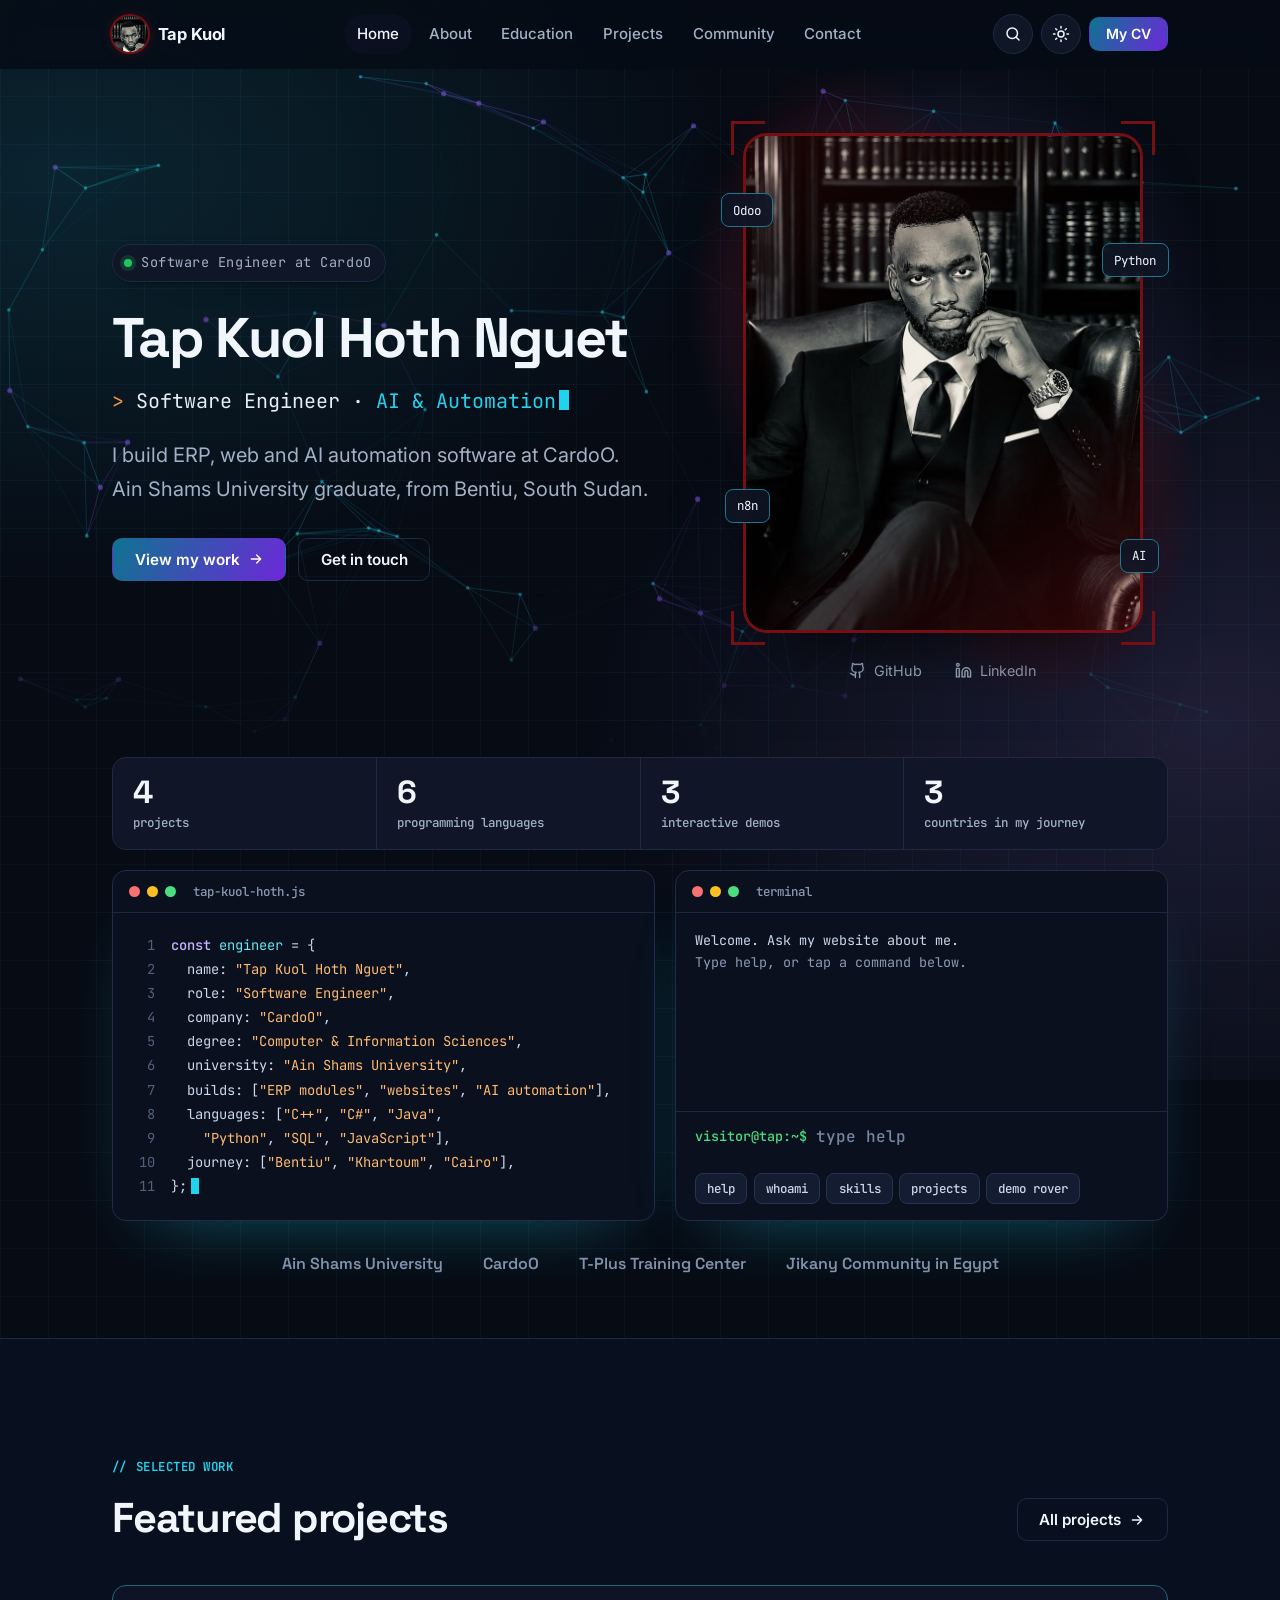
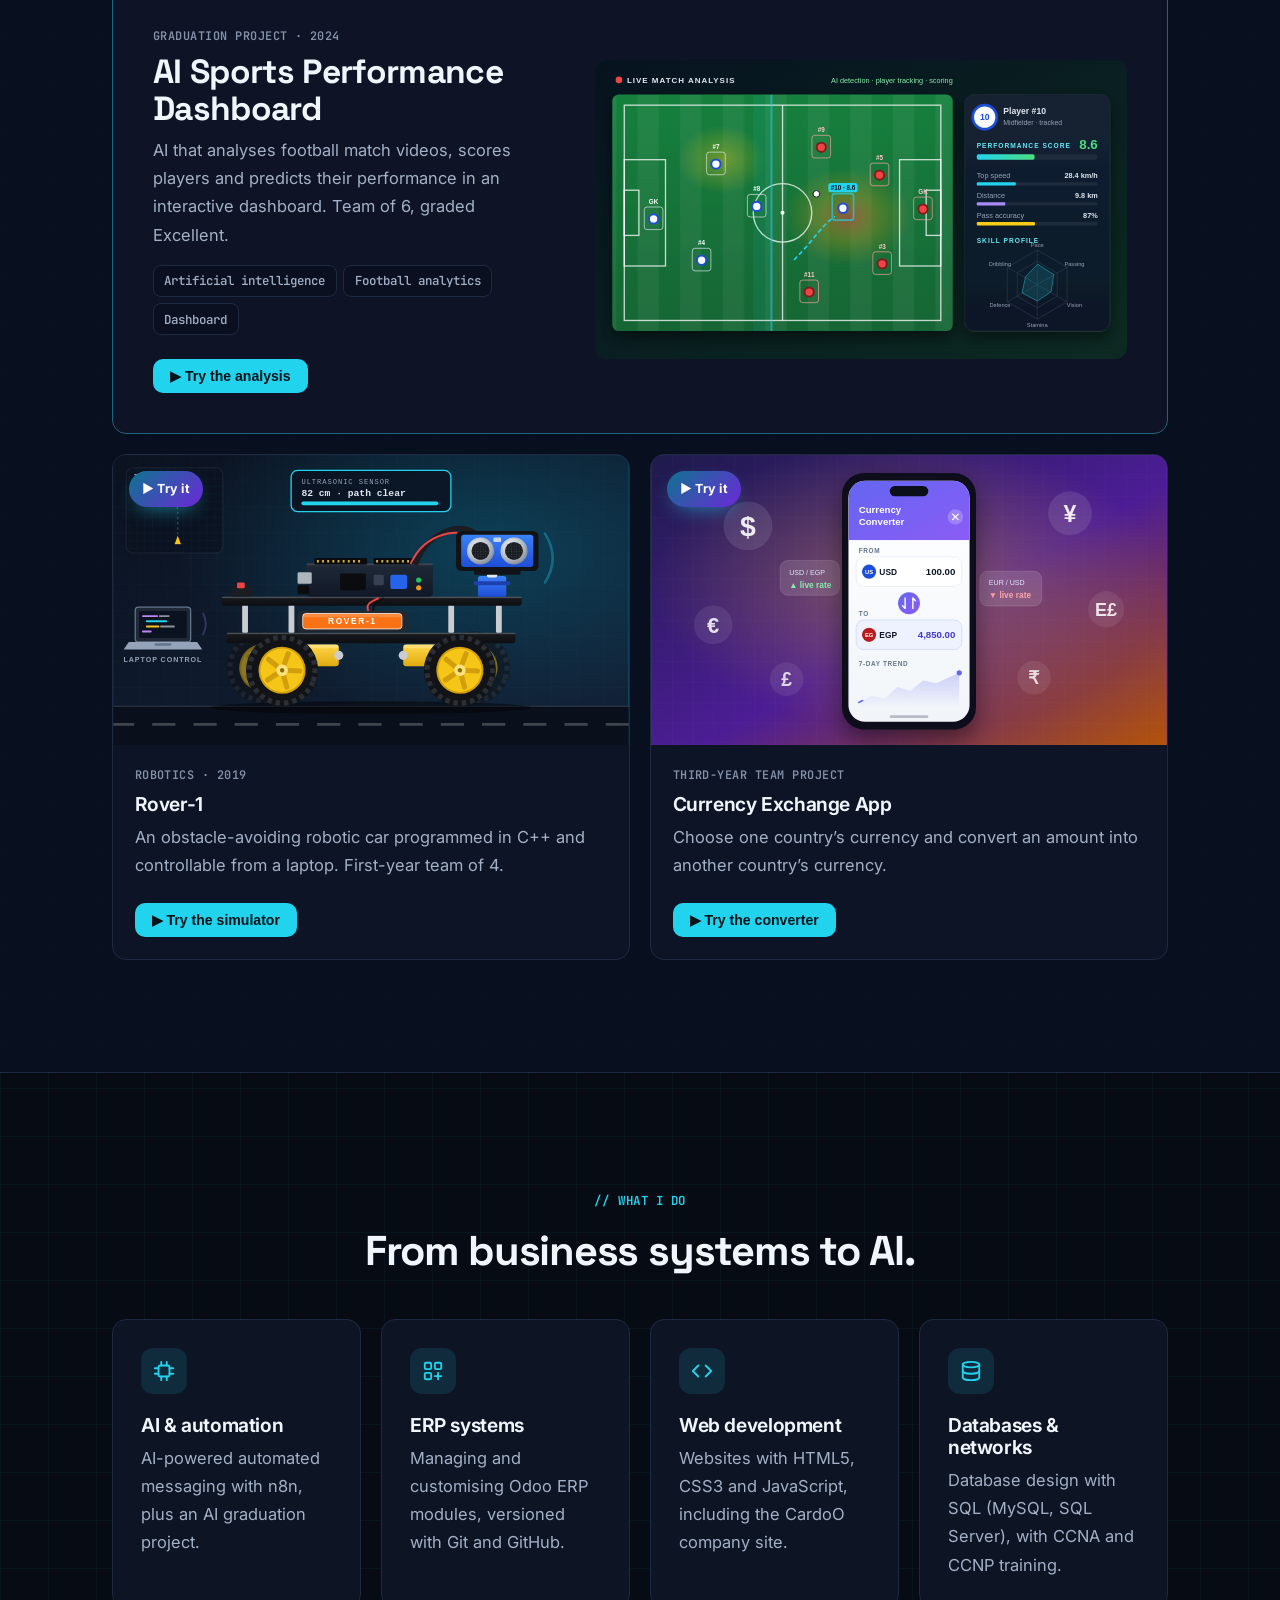
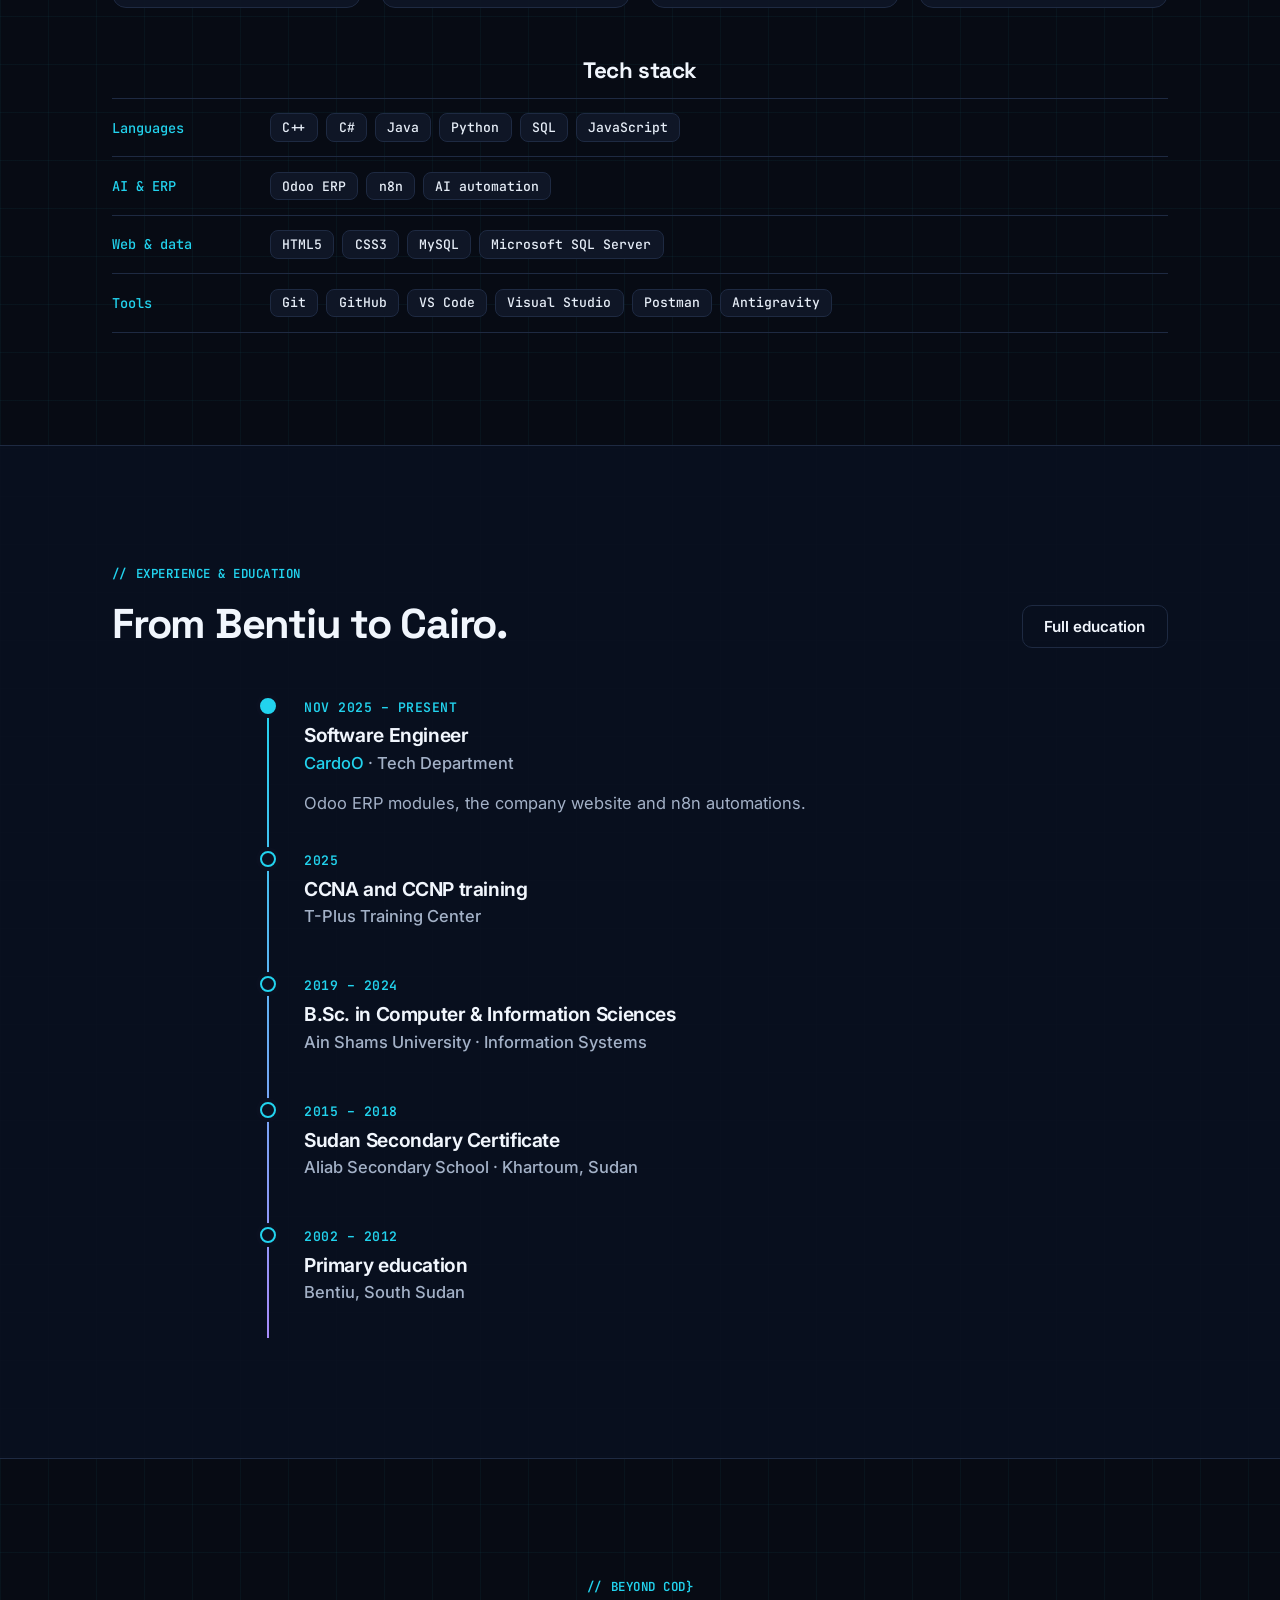
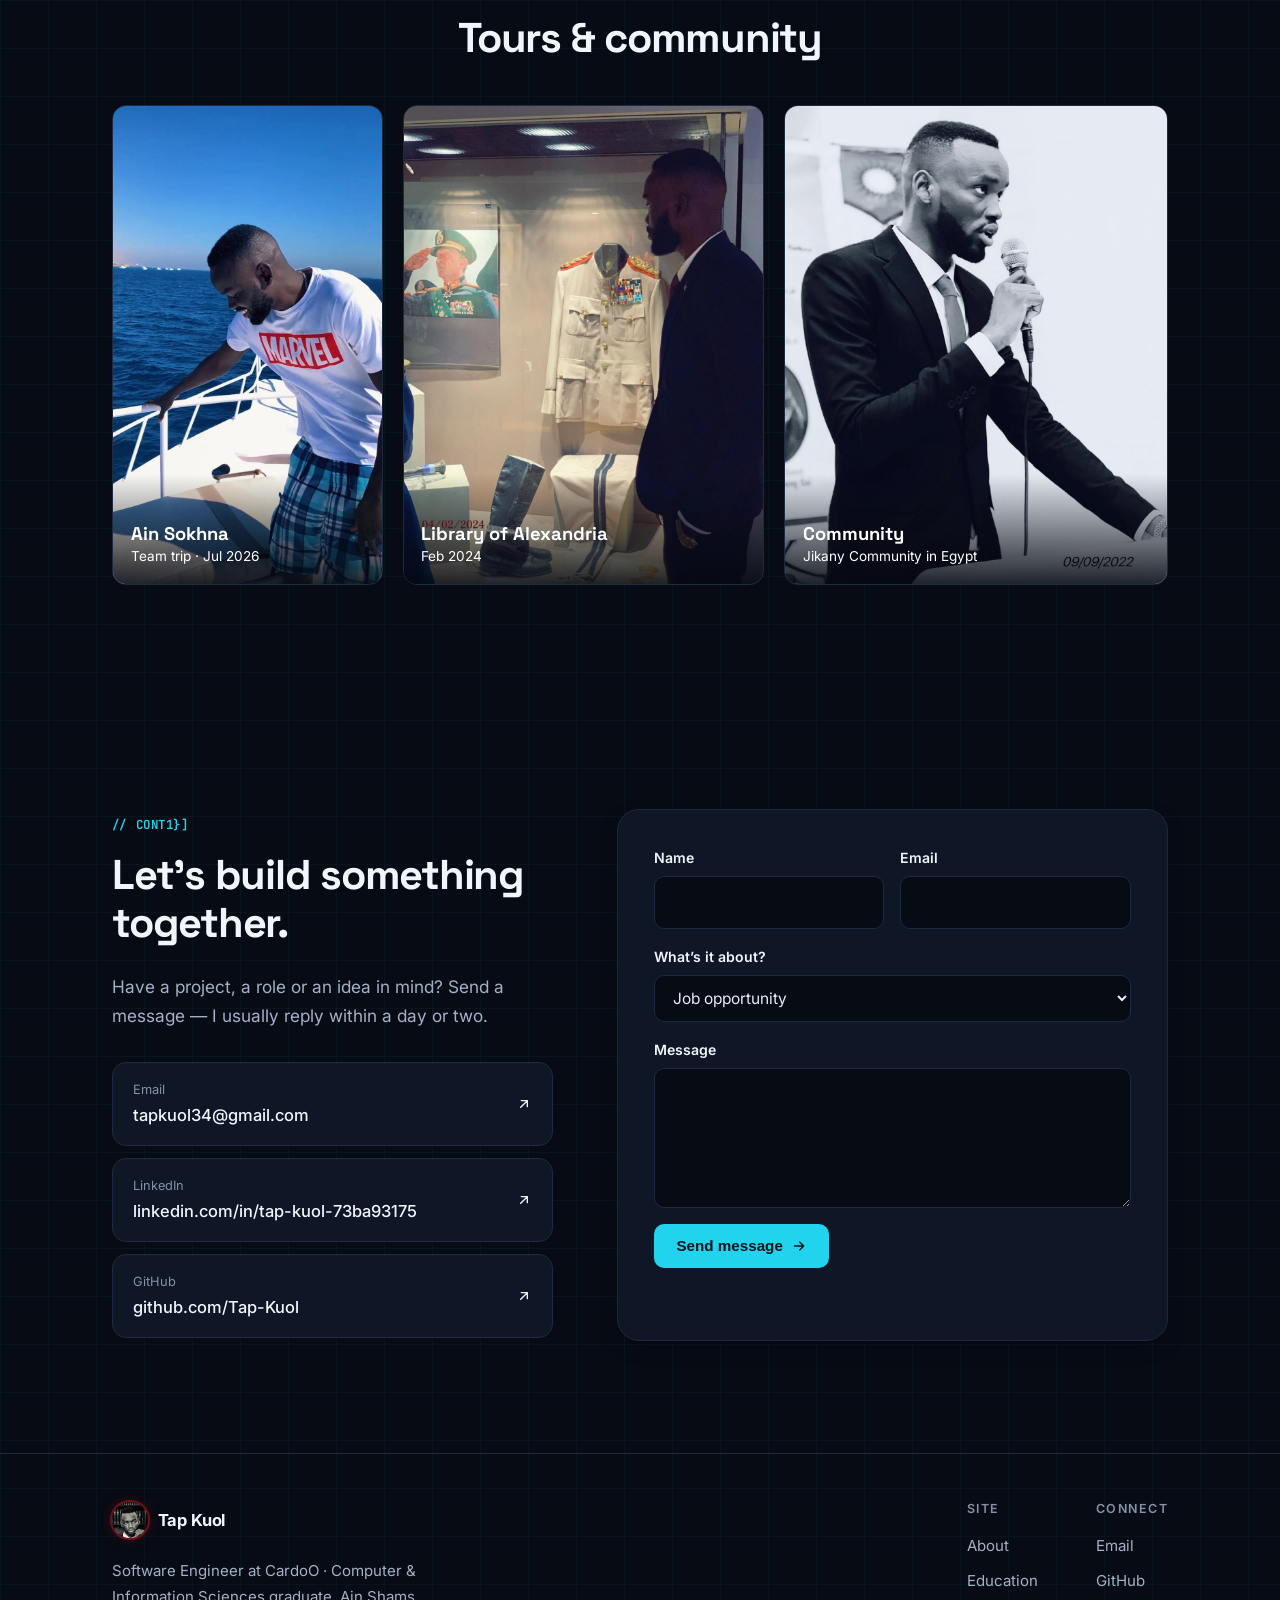
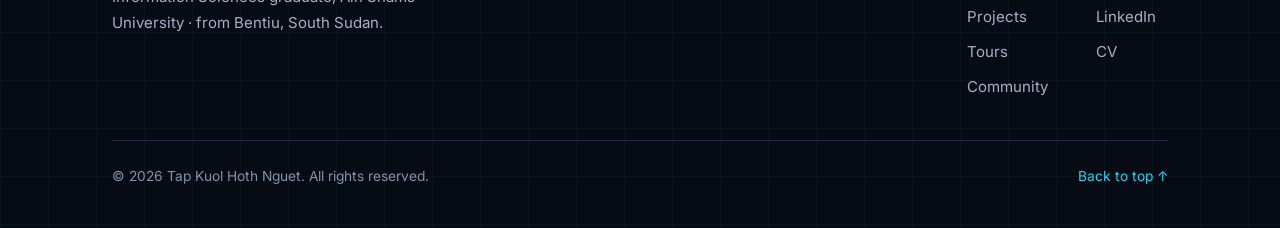
==== index.html @ 25353963 "Full name on one line and new share image" ====
<!doctype html>
<html lang="en" class="no-js">
<head>
<meta charset="utf-8">
<meta name="viewport" content="width=device-width, initial-scale=1">
<title>Tap Kuol Hoth Nguet — Software Engineer</title>
<meta name="description" content="Tap Kuol Hoth Nguet is a Software Engineer at CardoO and a Computer & Information Sciences graduate of Ain Shams University, originally from Bentiu, South Sudan.">
<meta name="theme-color" content="#070b14">
<meta property="og:type" content="website">
<meta property="og:site_name" content="Tap Kuol Hoth Nguet">
<meta property="og:title" content="Tap Kuol Hoth Nguet — Software Engineer">
<meta property="og:description" content="Tap Kuol Hoth Nguet is a Software Engineer at CardoO and a Computer & Information Sciences graduate of Ain Shams University, originally from Bentiu, South Sudan.">
<meta property="og:image" content="https://tap-kuol.github.io/images/og-image.jpg">
<meta property="og:url" content="https://tap-kuol.github.io/">
<meta name="twitter:card" content="summary_large_image">
<link rel="canonical" href="https://tap-kuol.github.io/">
<link rel="icon" href="favicon.svg" type="image/svg+xml">
<link rel="preconnect" href="https://fonts.googleapis.com">
<link rel="preconnect" href="https://fonts.gstatic.com" crossorigin>
<link rel="stylesheet" href="https://fonts.googleapis.com/css2?family=Space+Grotesk:wght@600;700&family=JetBrains+Mono:wght@400;500;700&family=Inter:wght@400;500;600;700&display=swap">
<link rel="stylesheet" href="css/style.css?v=5">
<link rel="stylesheet" href="css/theme.css?v=7">
<script>(function(){var t;try{t=localStorage.getItem('theme')}catch(e){}document.documentElement.setAttribute('data-theme',t==='light'?'light':'dark')})()</script>
<script src="js/main.js?v=5" defer></script>
<script src="js/demos.js?v=5" defer></script>
<script src="js/theme.js?v=5" defer></script>
<script src="js/tech.js?v=5" defer></script>
<script type="application/ld+json">
{
  "@context": "https://schema.org",
  "@type": "Person",
  "name": "Tap Kuol Hoth Nguet",
  "jobTitle": "Software Engineer",
  "worksFor": { "@type": "Organization", "name": "CardoO", "url": "https://cardoo.co/" },
  "url": "https://tap-kuol.github.io/",
  "image": "https://tap-kuol.github.io/images/og-image.jpg",
  "email": "mailto:tapkuol34@gmail.com",
  "alumniOf": { "@type": "CollegeOrUniversity", "name": "Ain Shams University — Faculty of Computer and Information Sciences", "url": "https://cis.asu.edu.eg/" },
  "sameAs": ["https://github.com/Tap-Kuol", "https://www.linkedin.com/in/tap-kuol-73ba93175/"]
}
</script>
</head>
<body>
<a class="skip-link" href="#main">Skip to content</a>

<header class="site-header">
  <nav class="container nav" aria-label="Main">
    <a class="brand" href="index.html"><span class="brand-mark"><img src="images/avatar.jpg?v=4" width="36" height="36" alt=""></span>Tap Kuol</a>
    <ul class="nav-links">
      <li><a href="index.html" aria-current="page">Home</a></li>
      <li><a href="about.html">About</a></li>
      <li><a href="education.html">Education</a></li>
      <li><a href="projects.html">Projects</a></li>
      <li><a href="community.html">Community</a></li>
      <li><a href="index.html#contact">Contact</a></li>
      <li class="nav-mobile-only"><a href="cv.html">CV</a></li>
    </ul>
    <div class="nav-actions">
      <button class="icon-btn" type="button" data-cmd aria-label="Open command menu" title="Command menu (Ctrl+K)"><svg viewBox="0 0 24 24" fill="none" stroke="currentColor" stroke-width="2" stroke-linecap="round" aria-hidden="true"><circle cx="11" cy="11" r="7"/><path d="m20 20-4-4"/></svg></button>
      <button class="icon-btn theme-toggle" type="button" aria-label="Toggle dark mode">
        <svg class="icon-moon" viewBox="0 0 24 24" fill="none" stroke="currentColor" stroke-width="2" stroke-linecap="round" stroke-linejoin="round" aria-hidden="true"><path d="M21 12.8A9 9 0 1 1 11.2 3a7 7 0 0 0 9.8 9.8z"/></svg>
        <svg class="icon-sun" viewBox="0 0 24 24" fill="none" stroke="currentColor" stroke-width="2" stroke-linecap="round" stroke-linejoin="round" aria-hidden="true"><circle cx="12" cy="12" r="4"/><path d="M12 2v2M12 20v2M4.93 4.93l1.41 1.41M17.66 17.66l1.41 1.41M2 12h2M20 12h2M4.93 19.07l1.41-1.41M17.66 6.34l1.41-1.41"/></svg>
      </button>
      <a class="btn btn-primary btn-sm nav-cta" href="cv.html">My CV</a>
      <button class="icon-btn menu-toggle" type="button" aria-label="Open menu" aria-expanded="false">
        <svg viewBox="0 0 24 24" fill="none" stroke="currentColor" stroke-width="2" stroke-linecap="round" aria-hidden="true"><path d="M4 7h16M4 12h16M4 17h16"/></svg>
      </button>
    </div>
  </nav>
</header>

<main id="main">

  <!-- ============ HERO ============ -->
  <section class="hero tech-hero">
    <canvas class="neural" data-neural aria-hidden="true"></canvas>
    <div class="container hero-grid">
      <div class="reveal">
        <span class="status"><span class="status-dot"></span>Software Engineer at CardoO</span>
        <h1>Tap Kuol Hoth Nguet</h1>
        <p class="hero-role"><span class="prompt" aria-hidden="true">&gt;</span> Software Engineer <span class="sep" aria-hidden="true">·</span> <span class="sr-only">AI &amp; Automation</span><em aria-hidden="true" data-rotate="AI &amp; Automation|Odoo ERP|Web Development">AI &amp; Automation</em></p>
        <p class="lead">I build ERP, web and AI automation software at CardoO. Ain Shams University graduate, from Bentiu, South Sudan.</p>
        <div class="hero-actions">
          <a class="btn btn-primary" href="#work">View my work
            <svg viewBox="0 0 24 24" fill="none" stroke="currentColor" stroke-width="2" stroke-linecap="round" stroke-linejoin="round" aria-hidden="true"><path d="M5 12h14M13 6l6 6-6 6"/></svg>
          </a>
          <a class="btn btn-ghost" href="#contact">Get in touch</a>
        </div>
      </div>
      <div class="reveal">
        <!-- Profile photo: images/portrait-executive.jpg (4:5) -->
        <div class="tech-portrait">
          <img src="images/portrait-executive.jpg" width="800" height="1000" alt="Black-and-white portrait of Tap Kuol Hoth Nguet in a dark suit, seated in a leather chair in front of bookshelves"><i class="scan" aria-hidden="true"></i><i class="hud" aria-hidden="true"></i>
          <ul class="chips" aria-label="Main technologies">
            <li>Odoo</li><li>Python</li><li>n8n</li><li>AI</li>
          </ul>
        </div>
        <div class="hero-socials">
          <a href="https://github.com/Tap-Kuol"><svg viewBox="0 0 24 24" fill="none" stroke="currentColor" stroke-width="2" stroke-linecap="round" stroke-linejoin="round" aria-hidden="true"><path d="M15 22v-4a4.8 4.8 0 0 0-1-3.5c3 0 6-2 6-5.5.08-1.25-.27-2.48-1-3.5.28-1.15.28-2.35 0-3.5 0 0-1 0-3 1.5-2.64-.5-5.36-.5-8 0C6 2 5 2 5 2c-.3 1.15-.3 2.35 0 3.5A5.4 5.4 0 0 0 4 9c0 3.5 3 5.5 6 5.5-.39.49-.68 1.05-.85 1.65-.17.6-.22 1.23-.15 1.85v4"/><path d="M9 18c-4.51 2-5-2-7-2"/></svg>GitHub</a>
          <a href="https://www.linkedin.com/in/tap-kuol-73ba93175/"><svg viewBox="0 0 24 24" fill="none" stroke="currentColor" stroke-width="2" stroke-linecap="round" stroke-linejoin="round" aria-hidden="true"><path d="M16 8a6 6 0 0 1 6 6v7h-4v-7a2 2 0 0 0-4 0v7h-4v-7a6 6 0 0 1 6-6z"/><rect x="2" y="9" width="4" height="12"/><circle cx="4" cy="4" r="2"/></svg>LinkedIn</a>
        </div>
      </div>
    </div>
  </section>

  <!-- ============ CODE WINDOW ============ -->
  <section class="code-section">
    <div class="container">
      <dl class="hud-stats reveal">
        <div><dt>projects</dt><dd data-count>4</dd></div>
        <div><dt>programming languages</dt><dd data-count>6</dd></div>
        <div><dt>interactive demos</dt><dd data-count>3</dd></div>
        <div><dt>countries in my journey</dt><dd data-count>3</dd></div>
      </dl>
      <div class="code-grid">
      <div class="code-window reveal">
        <div class="code-bar" aria-hidden="true"><i></i><i></i><i></i><span>tap-kuol-hoth.js</span></div>
<pre class="code" tabindex="0" aria-label="Profile of Tap Kuol Hoth Nguet written as code"><code><span><b>const</b> <u>engineer</u> = {</span>
<span>  name: <s>"Tap Kuol Hoth Nguet"</s>,</span>
<span>  role: <s>"Software Engineer"</s>,</span>
<span>  company: <s>"CardoO"</s>,</span>
<span>  degree: <s>"Computer &amp; Information Sciences"</s>,</span>
<span>  university: <s>"Ain Shams University"</s>,</span>
<span>  builds: [<s>"ERP modules"</s>, <s>"websites"</s>, <s>"AI automation"</s>],</span>
<span>  languages: [<s>"C++"</s>, <s>"C#"</s>, <s>"Java"</s>,</span>
<span>    <s>"Python"</s>, <s>"SQL"</s>, <s>"JavaScript"</s>],</span>
<span>  journey: [<s>"Bentiu"</s>, <s>"Khartoum"</s>, <s>"Cairo"</s>],</span>
<span>};<i class="caret" aria-hidden="true"></i></span></code></pre>
      </div>
      <!-- Interactive terminal: built by js/tech.js -->
      <div class="code-window terminal reveal" data-terminal hidden></div>
      </div>
      <ul class="org-row reveal" aria-label="Studied, worked, trained and led at">
        <li>Ain Shams University</li><li>CardoO</li><li>T-Plus Training Center</li><li>Jikany Community in Egypt</li>
      </ul>
    </div>
  </section>

  <!-- ============ FEATURED PROJECTS ============ -->
  <section class="section section-alt" id="work">
    <div class="container">
      <div class="section-head reveal">
        <div>
          <span class="eyebrow">Selected work</span>
          <h2>Featured projects</h2>
        </div>
        <a class="btn btn-ghost" href="projects.html">All projects
          <svg viewBox="0 0 24 24" fill="none" stroke="currentColor" stroke-width="2" stroke-linecap="round" stroke-linejoin="round" aria-hidden="true"><path d="M5 12h14M13 6l6 6-6 6"/></svg>
        </a>
      </div>

      <article class="card flagship reveal">
        <div class="flagship-text">
          <div class="project-meta">Graduation project · 2024</div>
          <h3>AI Sports Performance Dashboard</h3>
          <p>AI that analyses football match videos, scores players and predicts their performance in an interactive dashboard. Team of 6, graded Excellent.</p>
          <ul class="tags"><li class="tag">Artificial intelligence</li><li class="tag">Football analytics</li><li class="tag">Dashboard</li></ul>
          <div class="project-links"><button class="btn btn-accent btn-sm demo-btn" type="button" data-demo="football">&#9654; Try the analysis</button></div>
        </div>
        <div class="pipeline"><img src="images/projects/ai-football.svg" width="800" height="450" alt="Illustration of the AI football dashboard: players detected and tracked on the pitch, with a player performance score and skill profile" loading="lazy"></div>
      </article>

      <div class="grid grid-2 small-projects">
        <article class="card project-card reveal">
          <div class="project-media" style="--c1:#0f172a;--c2:#0891b2"
               data-photo="images/robotic-car.svg" data-video="images/robotic-car.mp4"
               data-alt="Rover-1, our obstacle-avoiding robotic car, detecting a box and turning away"><span class="media-label">Rover-1</span></div>
          <div class="project-body">
            <div class="project-meta">Robotics · 2019</div>
            <h3>Rover-1</h3>
            <p>An obstacle-avoiding robotic car programmed in C++ and controllable from a laptop. First-year team of 4.</p>
            <div class="project-links"><button class="btn btn-accent btn-sm demo-btn" type="button" data-demo="rover">&#9654; Try the simulator</button></div>
          </div>
        </article>
        <article class="card project-card reveal">
          <div class="project-media" style="--c1:#312e81;--c2:#6d28d9"
               data-photo="images/projects/currency-exchange.svg"
               data-alt="Illustration of the Currency Exchange app converting between currencies on a phone"><span class="media-label">Currency Exchange</span></div>
          <div class="project-body">
            <div class="project-meta">Third-year team project</div>
            <h3>Currency Exchange App</h3>
            <p>Choose one country’s currency and convert an amount into another country’s currency.</p>
            <div class="project-links"><button class="btn btn-accent btn-sm demo-btn" type="button" data-demo="currency">&#9654; Try the converter</button></div>
          </div>
        </article>
      </div>
    </div>
  </section>

  <!-- ============ SERVICES ============ -->
  <section class="section">
    <div class="container">
      <div class="section-head reveal">
        <div>
          <span class="eyebrow">What I do</span>
          <h2>From business systems to AI.</h2>
        </div>
      </div>
      <div class="grid grid-4">
        <article class="card glow reveal">
          <div class="card-icon"><svg viewBox="0 0 24 24" fill="none" stroke="currentColor" stroke-width="2" stroke-linecap="round" stroke-linejoin="round" aria-hidden="true"><rect x="6" y="6" width="12" height="12" rx="2"/><path d="M9 2v4M15 2v4M9 18v4M15 18v4M2 9h4M2 15h4M18 9h4M18 15h4"/></svg></div>
          <h3>AI &amp; automation</h3>
          <p>AI-powered automated messaging with n8n, plus an AI graduation project.</p>
        </article>
        <article class="card glow reveal">
          <div class="card-icon"><svg viewBox="0 0 24 24" fill="none" stroke="currentColor" stroke-width="2" stroke-linecap="round" stroke-linejoin="round" aria-hidden="true"><rect x="3" y="3" width="7" height="7" rx="1.5"/><rect x="14" y="3" width="7" height="7" rx="1.5"/><rect x="3" y="14" width="7" height="7" rx="1.5"/><path d="M14 17.5h7M17.5 14v7"/></svg></div>
          <h3>ERP systems</h3>
          <p>Managing and customising Odoo ERP modules, versioned with Git and GitHub.</p>
        </article>
        <article class="card glow reveal">
          <div class="card-icon"><svg viewBox="0 0 24 24" fill="none" stroke="currentColor" stroke-width="2" stroke-linecap="round" stroke-linejoin="round" aria-hidden="true"><path d="m16 18 6-6-6-6M8 6l-6 6 6 6"/></svg></div>
          <h3>Web development</h3>
          <p>Websites with HTML5, CSS3 and JavaScript, including the CardoO company site.</p>
        </article>
        <article class="card glow reveal">
          <div class="card-icon"><svg viewBox="0 0 24 24" fill="none" stroke="currentColor" stroke-width="2" stroke-linecap="round" stroke-linejoin="round" aria-hidden="true"><ellipse cx="12" cy="5" rx="9" ry="3"/><path d="M3 5v14c0 1.66 4 3 9 3s9-1.34 9-3V5"/><path d="M3 12c0 1.66 4 3 9 3s9-1.34 9-3"/></svg></div>
          <h3>Databases &amp; networks</h3>
          <p>Database design with SQL (MySQL, SQL Server), with CCNA and CCNP training.</p>
        </article>
      </div>

      <div class="stack reveal">
        <h3>Tech stack</h3>
        <dl>
          <div><dt>Languages</dt><dd>C++</dd><dd>C#</dd><dd>Java</dd><dd>Python</dd><dd>SQL</dd><dd>JavaScript</dd></div>
          <div><dt>AI &amp; ERP</dt><dd>Odoo ERP</dd><dd>n8n</dd><dd>AI automation</dd></div>
          <div><dt>Web &amp; data</dt><dd>HTML5</dd><dd>CSS3</dd><dd>MySQL</dd><dd>Microsoft SQL Server</dd></div>
          <div><dt>Tools</dt><dd>Git</dd><dd>GitHub</dd><dd>VS Code</dd><dd>Visual Studio</dd><dd>Postman</dd><dd>Antigravity</dd></div>
        </dl>
      </div>
    </div>
  </section>

  <!-- ============ EXPERIENCE + EDUCATION ============ -->
  <section class="section section-alt">
    <div class="container">
      <div class="section-head reveal">
        <div>
          <span class="eyebrow">Experience &amp; education</span>
          <h2>From Bentiu to Cairo.</h2>
        </div>
        <a class="btn btn-ghost" href="education.html">Full education</a>
      </div>
      <ol class="timeline tech-timeline reveal">
        <li class="timeline-item current">
          <span class="timeline-date">Nov 2025 – Present</span>
          <h3>Software Engineer</h3>
          <div class="timeline-org"><a href="https://cardoo.co/" target="_blank" rel="noopener">CardoO</a> · Tech Department</div>
          <p>Odoo ERP modules, the company website and n8n automations.</p>
        </li>
        <li class="timeline-item">
          <span class="timeline-date">2025</span>
          <h3>CCNA and CCNP training</h3>
          <div class="timeline-org">T-Plus Training Center</div>
        </li>
        <li class="timeline-item">
          <span class="timeline-date">2019 – 2024</span>
          <h3>B.Sc. in Computer &amp; Information Sciences</h3>
          <div class="timeline-org">Ain Shams University · Information Systems</div>
        </li>
        <li class="timeline-item">
          <span class="timeline-date">2015 – 2018</span>
          <h3>Sudan Secondary Certificate</h3>
          <div class="timeline-org">Aliab Secondary School · Khartoum, Sudan</div>
        </li>
        <li class="timeline-item">
          <span class="timeline-date">2002 – 2012</span>
          <h3>Primary education</h3>
          <div class="timeline-org">Bentiu, South Sudan</div>
        </li>
      </ol>
    </div>
  </section>

  <!-- ============ TOURS + COMMUNITY STRIP ============ -->
  <section class="section">
    <div class="container">
      <div class="section-head reveal">
        <div>
          <span class="eyebrow">Beyond code</span>
          <h2>Tours &amp; community</h2>
        </div>
      </div>
      <div class="photo-strip reveal">
        <a href="tours.html" style="flex:0.563 1 0"><img src="images/tours/ain-sokhna-1.jpg" width="788" height="1400" alt="Tap Kuol Hoth Nguet smiling on a boat on the Red Sea at Ain Sokhna" loading="lazy"><span><strong>Ain Sokhna</strong>Team trip · Jul 2026</span></a>
        <a href="tours.html" style="flex:0.753 1 0"><img src="images/tours/library-alexandria-2024-1.jpg" width="1054" height="1400" alt="Tap Kuol Hoth Nguet looking at Anwar Sadat’s military uniform at the Bibliotheca Alexandrina" loading="lazy"><span><strong>Library of Alexandria</strong>Feb 2024</span></a>
        <a href="community.html" style="flex:0.8 1 0"><img src="images/tours/jikany-fundraising-2022.jpg" width="1120" height="1400" alt="Jikany Community in Egypt fundraiser" loading="lazy"><span><strong>Community</strong>Jikany Community in Egypt</span></a>
      </div>
    </div>
  </section>

  <!-- ============ TESTIMONIALS (HIDDEN) ============
       Hidden until real quotes are added. Replace the quotes below (ask permission first),
       then delete the word "hidden" from the <section> tag to show this section again. -->
  <section class="section section-alt" hidden>
    <div class="container">
      <div class="section-head reveal">
        <div>
          <span class="eyebrow">Kind words</span>
          <h2>What people say</h2>
        </div>
        <p>From managers, teammates, teachers and organisers I’ve worked with.</p>
      </div>
      <div class="grid grid-3">
        <figure class="card testimonial reveal" style="margin:0">
          <blockquote>Add a short quote from a manager or colleague — what you worked on together and the difference you made.</blockquote>
          <figcaption class="person"><span class="avatar" style="--c1:#0f766e;--c2:#f59e0b">FN</span><span><strong>Full Name</strong><span>Role, Company</span></span></figcaption>
        </figure>
        <figure class="card testimonial reveal" style="margin:0">
          <blockquote>A quote from a lecturer or mentor about your skills, attitude and how you grew during your studies.</blockquote>
          <figcaption class="person"><span class="avatar" style="--c1:#1e3a8a;--c2:#db2777">FN</span><span><strong>Full Name</strong><span>Lecturer, Ain Shams University</span></span></figcaption>
        </figure>
        <figure class="card testimonial reveal" style="margin:0">
          <blockquote>A quote from an event organiser or client about a talk, workshop or project you delivered.</blockquote>
          <figcaption class="person"><span class="avatar" style="--c1:#7c2d12;--c2:#eab308">FN</span><span><strong>Full Name</strong><span>Organiser, Event Name</span></span></figcaption>
        </figure>
      </div>
    </div>
  </section>

  <!-- ============ CONTACT ============ -->
  <section class="section" id="contact">
    <div class="container contact-grid">
      <div class="reveal">
        <span class="eyebrow">Contact</span>
        <h2>Let’s build something together.</h2>
        <p class="lead" style="font-size:1.08rem">Have a project, a role or an idea in mind? Send a message — I usually reply within a day or two.</p>
        <ul class="contact-list" style="margin-top:2rem">
          <li><a href="mailto:tapkuol34@gmail.com"><span><small>Email</small>tapkuol34@gmail.com</span><svg width="16" height="16" viewBox="0 0 24 24" fill="none" stroke="currentColor" stroke-width="2" stroke-linecap="round" stroke-linejoin="round" aria-hidden="true"><path d="M7 17 17 7M8 7h9v9"/></svg></a></li>
          <li><a href="https://www.linkedin.com/in/tap-kuol-73ba93175/"><span><small>LinkedIn</small>linkedin.com/in/tap-kuol-73ba93175</span><svg width="16" height="16" viewBox="0 0 24 24" fill="none" stroke="currentColor" stroke-width="2" stroke-linecap="round" stroke-linejoin="round" aria-hidden="true"><path d="M7 17 17 7M8 7h9v9"/></svg></a></li>
          <li><a href="https://github.com/Tap-Kuol"><span><small>GitHub</small>github.com/Tap-Kuol</span><svg width="16" height="16" viewBox="0 0 24 24" fill="none" stroke="currentColor" stroke-width="2" stroke-linecap="round" stroke-linejoin="round" aria-hidden="true"><path d="M7 17 17 7M8 7h9v9"/></svg></a></li>
        </ul>
      </div>
      <!-- Form: create a free form at https://formspree.io and replace YOUR_FORM_ID.
           Until then, submitting opens the visitor's email app with the message filled in. -->
      <form class="form reveal" action="https://formspree.io/f/YOUR_FORM_ID" method="POST" data-contact-form data-fallback-email="tapkuol34@gmail.com">
        <div class="form-row">
          <div class="field"><label for="cf-name">Name</label><input id="cf-name" name="name" type="text" autocomplete="name" required></div>
          <div class="field"><label for="cf-email">Email</label><input id="cf-email" name="email" type="email" autocomplete="email" required></div>
        </div>
        <div class="field">
          <label for="cf-topic">What’s it about?</label>
          <select id="cf-topic" name="topic">
            <option>Job opportunity</option>
            <option>Freelance project</option>
            <option>Speaking or event invitation</option>
            <option>Just saying hello</option>
          </select>
        </div>
        <div class="field"><label for="cf-message">Message</label><textarea id="cf-message" name="message" required></textarea></div>
        <input class="hp" type="text" name="_gotcha" tabindex="-1" autocomplete="off" aria-hidden="true">
        <button class="btn btn-accent" type="submit">Send message
          <svg viewBox="0 0 24 24" fill="none" stroke="currentColor" stroke-width="2" stroke-linecap="round" stroke-linejoin="round" aria-hidden="true"><path d="M5 12h14M13 6l6 6-6 6"/></svg>
        </button>
        <p class="form-status" role="status" aria-live="polite"></p>
      </form>
    </div>
  </section>

</main>

<footer class="site-footer">
  <div class="container">
    <div class="footer-grid">
      <div>
        <a class="brand" href="index.html"><span class="brand-mark"><img src="images/avatar.jpg?v=4" width="36" height="36" alt=""></span>Tap Kuol</a>
        <p>Software Engineer at CardoO · Computer &amp; Information Sciences graduate, Ain Shams University · from Bentiu, South Sudan.</p>
      </div>
      <div class="footer-nav">
        <div><h4>Site</h4><ul><li><a href="about.html">About</a></li><li><a href="education.html">Education</a></li><li><a href="projects.html">Projects</a></li><li><a href="tours.html">Tours</a></li><li><a href="community.html">Community</a></li></ul></div>
        <div><h4>Connect</h4><ul><li><a href="mailto:tapkuol34@gmail.com">Email</a></li><li><a href="https://github.com/Tap-Kuol">GitHub</a></li><li><a href="https://www.linkedin.com/in/tap-kuol-73ba93175/">LinkedIn</a></li><li><a href="cv.html">CV</a></li></ul></div>
      </div>
    </div>
    <div class="footer-bottom">
      <span>© <span data-current-year>2026</span> Tap Kuol Hoth Nguet. All rights reserved.</span>
      <a href="#main">Back to top ↑</a>
    </div>
  </div>
</footer>
</body>
</html>
---- css/style.css ----
/* ==========================================================================
   Tap Kuol — personal website
   Design tokens, layout, components. Light + dark themes.
   ========================================================================== */

:root {
  --bg: #fbfaf7;
  --bg-alt: #f3f1ec;
  --surface: #ffffff;
  --text: #16181d;
  --muted: #5b6170;
  --faint: #8b909c;
  --border: #e4e1da;
  --accent: #c2410c;
  --accent-strong: #9a3412;
  --accent-soft: #fdeee4;
  --ink: #0f172a;
  --shadow: 0 1px 2px rgba(15, 23, 42, .04), 0 8px 24px -12px rgba(15, 23, 42, .12);
  --shadow-lg: 0 2px 4px rgba(15, 23, 42, .04), 0 24px 48px -20px rgba(15, 23, 42, .25);
  --radius: 14px;
  --radius-lg: 22px;
  --max: 1120px;
  --font-sans: "Inter", system-ui, -apple-system, "Segoe UI", Roboto, sans-serif;
  --font-display: "Fraunces", Georgia, "Times New Roman", serif;
  color-scheme: light;
}

@media (prefers-color-scheme: dark) {
  :root:not([data-theme="light"]) {
    --bg: #0e1015;
    --bg-alt: #14171e;
    --surface: #181b23;
    --text: #eceef2;
    --muted: #a2a8b6;
    --faint: #737a89;
    --border: #262a34;
    --accent: #fb923c;
    --accent-strong: #fdba74;
    --accent-soft: rgba(251, 146, 60, .12);
    --ink: #eceef2;
    --shadow: 0 1px 2px rgba(0, 0, 0, .3), 0 8px 24px -12px rgba(0, 0, 0, .6);
    --shadow-lg: 0 2px 4px rgba(0, 0, 0, .3), 0 24px 48px -20px rgba(0, 0, 0, .7);
    color-scheme: dark;
  }
}
:root[data-theme="dark"] {
  --bg: #0e1015;
  --bg-alt: #14171e;
  --surface: #181b23;
  --text: #eceef2;
  --muted: #a2a8b6;
  --faint: #737a89;
  --border: #262a34;
  --accent: #fb923c;
  --accent-strong: #fdba74;
  --accent-soft: rgba(251, 146, 60, .12);
  --ink: #eceef2;
  --shadow: 0 1px 2px rgba(0, 0, 0, .3), 0 8px 24px -12px rgba(0, 0, 0, .6);
  --shadow-lg: 0 2px 4px rgba(0, 0, 0, .3), 0 24px 48px -20px rgba(0, 0, 0, .7);
  color-scheme: dark;
}

/* ---------- Base ---------- */
*, *::before, *::after { box-sizing: border-box; }
html { scroll-behavior: smooth; -webkit-text-size-adjust: 100%; }
body {
  margin: 0;
  font-family: var(--font-sans);
  font-size: 16.5px;
  line-height: 1.7;
  color: var(--text);
  background: var(--bg);
  -webkit-font-smoothing: antialiased;
  text-rendering: optimizeLegibility;
  overflow-x: hidden;
}
img { max-width: 100%; display: block; }
a { color: var(--accent); text-decoration: none; transition: color .2s; }
a:hover { color: var(--accent-strong); }
::selection { background: var(--accent); color: #fff; }
:focus-visible { outline: 2px solid var(--accent); outline-offset: 3px; border-radius: 6px; }

h1, h2, h3, h4 { color: var(--ink); line-height: 1.15; margin: 0 0 .6em; letter-spacing: -.02em; }
h1, h2 { font-family: var(--font-display); font-weight: 600; }
h1 { font-size: clamp(2.4rem, 5.5vw, 4.25rem); letter-spacing: -.035em; }
h2 { font-size: clamp(1.8rem, 3.4vw, 2.6rem); }
h3 { font-size: 1.2rem; font-weight: 650; }
p { margin: 0 0 1em; }

.container { max-width: var(--max); margin: 0 auto; padding: 0 clamp(16px, 4vw, 32px); }
.skip-link { position: absolute; left: -999px; top: 8px; background: var(--ink); color: var(--bg); padding: .5rem 1rem; border-radius: 8px; z-index: 100; }
.skip-link:focus { left: 16px; }

/* ---------- Header ---------- */
.site-header {
  position: sticky; top: 0; z-index: 50;
  background: color-mix(in srgb, var(--bg) 82%, transparent);
  backdrop-filter: saturate(180%) blur(14px);
  -webkit-backdrop-filter: saturate(180%) blur(14px);
  border-bottom: 1px solid transparent;
  transition: border-color .25s;
}
.site-header.scrolled { border-bottom-color: var(--border); }
.nav { display: flex; align-items: center; justify-content: space-between; height: 68px; gap: 1rem; }
.brand { display: inline-flex; align-items: center; gap: .6rem; font-weight: 700; white-space: nowrap; color: var(--ink); letter-spacing: -.01em; }
.brand:hover { color: var(--ink); }
.brand-mark {
  width: 34px; height: 34px; border-radius: 10px;
  display: grid; place-items: center;
  background: var(--ink); color: var(--bg);
  font-family: var(--font-display); font-size: .95rem; font-weight: 600;
}
.nav-links { display: flex; align-items: center; gap: .25rem; list-style: none; margin: 0; padding: 0; }
.nav-links a {
  display: block; padding: .45rem .8rem; border-radius: 999px;
  color: var(--muted); font-size: .94rem; font-weight: 500;
}
.nav-links a:hover { color: var(--ink); background: var(--bg-alt); }
.nav-links a[aria-current="page"] { color: var(--ink); background: var(--bg-alt); }
.nav-actions { display: flex; align-items: center; gap: .5rem; }
.icon-btn {
  width: 40px; height: 40px; border-radius: 999px; border: 1px solid var(--border);
  background: var(--surface); color: var(--ink); display: grid; place-items: center; cursor: pointer;
  transition: border-color .2s, transform .2s;
}
.icon-btn:hover { border-color: var(--faint); }
.icon-btn svg { width: 18px; height: 18px; }
.theme-toggle .icon-sun { display: none; }
:root[data-theme="dark"] .theme-toggle .icon-sun { display: block; }
:root[data-theme="dark"] .theme-toggle .icon-moon { display: none; }
@media (prefers-color-scheme: dark) {
  :root:not([data-theme="light"]) .theme-toggle .icon-sun { display: block; }
  :root:not([data-theme="light"]) .theme-toggle .icon-moon { display: none; }
}
.menu-toggle { display: none; }

@media (max-width: 1000px) {
  .menu-toggle { display: grid; }
  .nav-links {
    position: absolute; top: 68px; left: 0; right: 0;
    flex-direction: column; align-items: stretch; gap: 0;
    padding: .5rem clamp(16px, 4vw, 32px) 1.25rem;
    background: var(--bg); border-bottom: 1px solid var(--border);
    box-shadow: var(--shadow);
    display: none;
  }
  .nav-links.open { display: flex; }
  .nav-links a { padding: .8rem .25rem; border-radius: 0; border-bottom: 1px solid var(--border); font-size: 1rem; }
  .nav-links li:last-child a { border-bottom: 0; }
  .nav-links a:hover, .nav-links a[aria-current="page"] { background: none; color: var(--accent); }
  .nav-actions .nav-cta { display: none; }
}

/* ---------- Buttons ---------- */
.btn {
  display: inline-flex; align-items: center; gap: .5rem;
  padding: .8rem 1.35rem; border-radius: 999px;
  font-weight: 600; font-size: .95rem; line-height: 1;
  border: 1px solid transparent; cursor: pointer;
  transition: transform .2s, box-shadow .2s, background .2s, color .2s, border-color .2s;
}
.btn svg { width: 16px; height: 16px; transition: transform .2s; }
.btn:hover svg { transform: translateX(3px); }
.btn-primary { background: var(--ink); color: var(--bg); }
.btn-primary:hover { color: var(--bg); transform: translateY(-1px); box-shadow: var(--shadow-lg); }
.btn-accent { background: var(--accent); color: #fff; }
.btn-accent:hover { color: #fff; background: var(--accent-strong); transform: translateY(-1px); }
.btn-ghost { background: transparent; color: var(--ink); border-color: var(--border); }
.btn-ghost:hover { color: var(--ink); border-color: var(--faint); background: var(--surface); }
.btn-sm { padding: .55rem 1rem; font-size: .88rem; }

/* ---------- Sections ---------- */
.section { padding: clamp(4rem, 9vw, 7rem) 0; }
.section-alt { background: var(--bg-alt); }
.section-head { display: flex; justify-content: space-between; align-items: flex-end; gap: 1.5rem; flex-wrap: wrap; margin-bottom: 2.75rem; }
.section-head h2 { margin: 0; }
.section-head p { color: var(--muted); max-width: 520px; margin: .75rem 0 0; }
.eyebrow {
  display: inline-flex; align-items: center; gap: .55rem;
  font-size: .78rem; font-weight: 600; letter-spacing: .14em; text-transform: uppercase;
  color: var(--accent); margin-bottom: 1rem;
}
.eyebrow::before { content: ""; width: 22px; height: 1.5px; background: currentColor; }
.lead { font-size: clamp(1.08rem, 1.6vw, 1.25rem); color: var(--muted); max-width: 640px; }

/* ---------- Hero ---------- */
.hero { position: relative; padding: clamp(4rem, 10vw, 8rem) 0 clamp(3.5rem, 8vw, 6rem); overflow: hidden; }
.hero::before {
  content: ""; position: absolute; inset: -40% -10% auto auto; width: 680px; height: 680px;
  background: radial-gradient(closest-side, var(--accent-soft), transparent 70%);
  z-index: -1; pointer-events: none;
}
.hero-grid { display: grid; grid-template-columns: 1.35fr 1fr; gap: clamp(2rem, 5vw, 4.5rem); align-items: center; }
.hero h1 em { font-style: italic; color: var(--accent); font-weight: 500; }
.hero .lead { margin-bottom: 2rem; }
.hero-actions { display: flex; flex-wrap: wrap; gap: .75rem; }
.status {
  display: inline-flex; align-items: center; gap: .55rem;
  padding: .4rem .85rem .4rem .7rem; border-radius: 999px;
  background: var(--surface); border: 1px solid var(--border);
  font-size: .85rem; color: var(--muted); margin-bottom: 1.75rem; box-shadow: var(--shadow);
}
.status-dot { width: 8px; height: 8px; border-radius: 50%; background: #22c55e; box-shadow: 0 0 0 4px rgba(34, 197, 94, .18); }

.portrait {
  position: relative; aspect-ratio: 4 / 5; border-radius: var(--radius-lg);
  background:
    radial-gradient(120% 80% at 20% 10%, rgba(234, 88, 12, .45), transparent 60%),
    linear-gradient(160deg, #0f172a, #3b2117);
  box-shadow: var(--shadow-lg); overflow: hidden;
  display: grid; place-items: center;
}
.portrait img { position: absolute; inset: 0; width: 100%; height: 100%; object-fit: cover; object-position: center 28%; }
.portrait-initials { font-family: var(--font-display); font-size: clamp(4rem, 10vw, 7rem); color: #fbfaf7; opacity: .92; letter-spacing: -.04em; }
.portrait-card {
  position: absolute; left: 1rem; right: 1rem; bottom: 1rem;
  padding: .9rem 1.1rem; border-radius: 14px;
  background: color-mix(in srgb, var(--surface) 88%, transparent);
  backdrop-filter: blur(10px); -webkit-backdrop-filter: blur(10px);
  border: 1px solid var(--border);
  display: flex; justify-content: space-between; align-items: center; gap: 1rem;
  font-size: .88rem;
}
.portrait-card strong { display: block; color: var(--ink); font-size: .95rem; }
.portrait-card span { color: var(--muted); }

/* ---------- Stats ---------- */
.stats { display: grid; grid-template-columns: repeat(4, 1fr); border-top: 1px solid var(--border); border-bottom: 1px solid var(--border); }
.stat { padding: 1.75rem 1.25rem; border-right: 1px solid var(--border); }
.stat:last-child { border-right: 0; }
.stat-value { font-family: var(--font-display); font-size: clamp(1.9rem, 3.5vw, 2.6rem); color: var(--ink); line-height: 1; margin-bottom: .45rem; letter-spacing: -.03em; }
.stat-label { color: var(--muted); font-size: .9rem; }

/* ---------- Cards ---------- */
.grid { display: grid; gap: 1.25rem; }
.grid-2 { grid-template-columns: repeat(2, 1fr); }
.grid-3 { grid-template-columns: repeat(3, 1fr); }
.card {
  position: relative; background: var(--surface); border: 1px solid var(--border);
  border-radius: var(--radius); padding: 1.75rem;
  transition: transform .25s, box-shadow .25s, border-color .25s;
}
.card:hover { transform: translateY(-3px); box-shadow: var(--shadow-lg); border-color: color-mix(in srgb, var(--accent) 30%, var(--border)); }
.card h3 { margin-bottom: .5rem; }
.card p { color: var(--muted); margin-bottom: 0; }
.card-icon {
  width: 46px; height: 46px; border-radius: 12px; display: grid; place-items: center;
  background: var(--accent-soft); color: var(--accent); margin-bottom: 1.25rem;
}
.card-icon svg { width: 22px; height: 22px; }

.tags { display: flex; flex-wrap: wrap; gap: .4rem; list-style: none; padding: 0; margin: 1rem 0 0; }
.tag {
  font-size: .78rem; font-weight: 500; padding: .28rem .65rem; border-radius: 999px;
  background: var(--bg-alt); color: var(--muted); border: 1px solid var(--border);
}

/* Project cards */
.card.project-card, .card.tour-card { padding: 0; }
.project-card { padding: 0; overflow: hidden; display: flex; flex-direction: column; }
.project-media {
  aspect-ratio: 16 / 9; position: relative; overflow: hidden;
  background: linear-gradient(135deg, var(--c1, #1e293b), var(--c2, #c2410c));
  display: grid; place-items: center;
}
.project-media img { width: 100%; height: 100%; object-fit: cover; transition: transform .5s; }
.project-card:hover .project-media img { transform: scale(1.04); }
.project-media .media-label { font-family: var(--font-display); color: rgba(255, 255, 255, .92); font-size: 1.6rem; letter-spacing: -.02em; }
.project-body { padding: 1.5rem 1.6rem 1.6rem; display: flex; flex-direction: column; flex: 1; }
.project-meta { font-size: .8rem; color: var(--faint); text-transform: uppercase; letter-spacing: .1em; font-weight: 600; margin-bottom: .5rem; }
.project-links { display: flex; gap: 1.1rem; margin-top: auto; padding-top: 1.25rem; font-weight: 600; font-size: .92rem; }
.link-arrow { display: inline-flex; align-items: center; gap: .35rem; }
.link-arrow svg { width: 14px; height: 14px; transition: transform .2s; }
.link-arrow:hover svg { transform: translate(2px, -2px); }

/* ---------- Timeline (experience / education) ---------- */
.timeline { list-style: none; margin: 0; padding: 0; position: relative; }
.timeline::before { content: ""; position: absolute; left: 7px; top: 8px; bottom: 8px; width: 2px; background: var(--border); }
.timeline-item { position: relative; padding: 0 0 2.5rem 2.75rem; }
.timeline-item:last-child { padding-bottom: 0; }
.timeline-item::before {
  content: ""; position: absolute; left: 0; top: 6px; width: 16px; height: 16px; border-radius: 50%;
  background: var(--bg); border: 2px solid var(--accent); box-shadow: 0 0 0 4px var(--bg);
}
.section-alt .timeline-item::before { background: var(--bg-alt); box-shadow: 0 0 0 4px var(--bg-alt); }
.timeline-item.current::before { background: var(--accent); }
.timeline-date { font-size: .82rem; font-weight: 600; color: var(--accent); letter-spacing: .06em; text-transform: uppercase; }
.timeline-item h3 { margin: .3rem 0 .15rem; }
.timeline-org { color: var(--muted); font-weight: 500; margin-bottom: .75rem; }
.timeline-item p { color: var(--muted); }
.timeline-item ul { color: var(--muted); padding-left: 1.1rem; margin: .25rem 0 0; }
.timeline-item li { margin-bottom: .3rem; }

/* Education cards */
.edu-card { display: grid; grid-template-columns: auto 1fr; gap: 1.5rem; align-items: start; }
.edu-badge {
  width: 64px; height: 64px; border-radius: 16px; display: grid; place-items: center;
  background: var(--ink); color: var(--bg); font-family: var(--font-display); font-size: 1.35rem;
}
.edu-top { display: flex; justify-content: space-between; gap: 1rem; flex-wrap: wrap; align-items: baseline; }
.edu-top h3 { margin: 0; }
.edu-years { font-size: .85rem; color: var(--faint); font-weight: 600; white-space: nowrap; }
.edu-school { color: var(--accent); font-weight: 600; margin: .2rem 0 .8rem; }
.edu-card dl { display: grid; grid-template-columns: max-content 1fr; gap: .35rem 1rem; margin: 1rem 0 0; font-size: .92rem; }
.edu-card dt { color: var(--faint); font-weight: 500; }
.edu-card dd { margin: 0; color: var(--text); }

.cert {
  display: flex; gap: 1rem; align-items: center; padding: 1.15rem 1.25rem;
  background: var(--surface); border: 1px solid var(--border); border-radius: var(--radius);
}
.cert-icon { flex: none; width: 42px; height: 42px; border-radius: 10px; background: var(--accent-soft); color: var(--accent); display: grid; place-items: center; }
.cert-icon svg { width: 20px; height: 20px; }
.cert h4 { margin: 0; font-size: 1rem; }
.cert span { color: var(--muted); font-size: .88rem; }

/* ---------- Tours ---------- */
.tour-card { padding: 0; overflow: hidden; display: flex; flex-direction: column; }
.tour-media {
  aspect-ratio: 4 / 3; position: relative; overflow: hidden;
  background: linear-gradient(160deg, var(--c1, #0f766e), var(--c2, #c2410c));
}
.tour-media img { width: 100%; height: 100%; object-fit: cover; transition: transform .6s; }
.tour-card:hover .tour-media img { transform: scale(1.05); }
.tour-media::after { content: ""; position: absolute; inset: 0; background: linear-gradient(to top, rgba(0, 0, 0, .55), transparent 55%); }
.tour-place {
  position: absolute; left: 1.25rem; bottom: 1rem; right: 1.25rem; z-index: 1;
  color: #fff; display: flex; justify-content: space-between; align-items: flex-end; gap: .75rem;
}
.tour-place strong { font-family: var(--font-display); font-size: 1.5rem; font-weight: 600; line-height: 1.1; }
.tour-place span { font-size: .8rem; opacity: .9; white-space: nowrap; }
.tour-chip {
  position: absolute; top: 1rem; left: 1rem; z-index: 1;
  font-size: .74rem; font-weight: 600; letter-spacing: .06em; text-transform: uppercase;
  background: rgba(255, 255, 255, .92); color: #111; padding: .3rem .65rem; border-radius: 999px;
}
.tour-body { padding: 1.4rem 1.5rem 1.6rem; display: flex; flex-direction: column; flex: 1; }
.tour-body p { color: var(--muted); }
.tour-facts { display: flex; gap: 1.25rem; flex-wrap: wrap; font-size: .85rem; color: var(--faint); margin-top: auto; padding-top: 1rem; border-top: 1px solid var(--border); }
.tour-facts span { display: inline-flex; align-items: center; gap: .35rem; }
.tour-facts svg { width: 14px; height: 14px; }

.filters { display: flex; gap: .5rem; flex-wrap: wrap; margin-bottom: 2rem; }
.filter {
  padding: .5rem 1rem; border-radius: 999px; border: 1px solid var(--border);
  background: var(--surface); color: var(--muted); font: inherit; font-size: .9rem; font-weight: 500; cursor: pointer;
  transition: all .2s;
}
.filter:hover { color: var(--ink); border-color: var(--faint); }
.filter[aria-pressed="true"] { background: var(--ink); border-color: var(--ink); color: var(--bg); }
[hidden] { display: none !important; }

/* ---------- Skills ---------- */
.skill-groups { display: grid; grid-template-columns: repeat(3, 1fr); gap: 1.25rem; }
.skill-group h3 { font-size: 1rem; margin-bottom: 1rem; display: flex; align-items: center; gap: .5rem; }
.skill-group .tags { margin-top: 0; }

/* ---------- Page header ---------- */
.page-header { padding: clamp(3.5rem, 8vw, 6rem) 0 clamp(2.5rem, 5vw, 3.5rem); border-bottom: 1px solid var(--border); position: relative; overflow: hidden; }
.page-header::before {
  content: ""; position: absolute; right: -200px; top: -260px; width: 600px; height: 600px;
  background: radial-gradient(closest-side, var(--accent-soft), transparent 70%); z-index: -1;
}
.page-header h1 { max-width: 820px; }

/* ---------- About split ---------- */
.split { display: grid; grid-template-columns: 1fr 1.6fr; gap: clamp(2rem, 6vw, 5rem); align-items: start; }
.split-aside { position: sticky; top: 100px; }
.prose p { color: var(--muted); font-size: 1.06rem; }
.prose p:first-child { color: var(--text); font-size: 1.2rem; }

/* ---------- Quote ---------- */
.quote { max-width: 820px; margin: 0 auto; text-align: center; }
.quote blockquote { font-family: var(--font-display); font-size: clamp(1.5rem, 3vw, 2.1rem); line-height: 1.35; color: var(--ink); margin: 0 0 1.25rem; letter-spacing: -.02em; }
.quote cite { color: var(--muted); font-style: normal; font-size: .95rem; }

/* ---------- CTA ---------- */
.cta {
  position: relative; overflow: hidden; border-radius: var(--radius-lg);
  padding: clamp(2.5rem, 6vw, 4.5rem);
  background: var(--ink); color: var(--bg);
  display: grid; grid-template-columns: 1.4fr 1fr; gap: 2rem; align-items: center;
}
.cta::before {
  content: ""; position: absolute; right: -120px; top: -120px; width: 420px; height: 420px; border-radius: 50%;
  background: radial-gradient(closest-side, color-mix(in srgb, var(--accent) 55%, transparent), transparent);
}
.cta h2 { color: var(--bg); margin-bottom: .5rem; position: relative; }
.cta p { color: color-mix(in srgb, var(--bg) 72%, transparent); margin: 0; position: relative; }
.cta-actions { display: flex; gap: .75rem; flex-wrap: wrap; justify-content: flex-end; position: relative; }
.cta .btn-primary { background: var(--bg); color: var(--ink); }
.cta .btn-primary:hover { color: var(--ink); }
.cta .btn-ghost { color: var(--bg); border-color: color-mix(in srgb, var(--bg) 30%, transparent); }
.cta .btn-ghost:hover { background: transparent; color: var(--bg); border-color: var(--bg); }

/* ---------- Contact list ---------- */
.contact-list { list-style: none; padding: 0; margin: 0; display: grid; gap: .75rem; }
.contact-list a {
  display: flex; align-items: center; justify-content: space-between; gap: 1rem;
  padding: 1rem 1.25rem; border: 1px solid var(--border); border-radius: var(--radius);
  background: var(--surface); color: var(--ink); font-weight: 500;
}
.contact-list a:hover { border-color: var(--accent); color: var(--ink); }
.contact-list small { color: var(--faint); font-weight: 400; display: block; font-size: .8rem; }

/* ---------- Footer ---------- */
.site-footer { border-top: 1px solid var(--border); padding: 3rem 0 2.5rem; margin-top: 0; }
.footer-grid { display: flex; justify-content: space-between; gap: 2rem; flex-wrap: wrap; align-items: flex-start; }
.footer-grid p { color: var(--muted); max-width: 340px; font-size: .94rem; margin-top: .75rem; }
.footer-nav { display: flex; gap: 3rem; flex-wrap: wrap; }
.footer-nav h4 { font-size: .78rem; letter-spacing: .12em; text-transform: uppercase; color: var(--faint); margin-bottom: .9rem; font-weight: 600; }
.footer-nav ul { list-style: none; padding: 0; margin: 0; display: grid; gap: .45rem; }
.footer-nav a { color: var(--muted); font-size: .94rem; }
.footer-nav a:hover { color: var(--ink); }
.footer-bottom { display: flex; justify-content: space-between; gap: 1rem; flex-wrap: wrap; margin-top: 2.5rem; padding-top: 1.5rem; border-top: 1px solid var(--border); color: var(--faint); font-size: .86rem; }
.socials { display: flex; gap: .5rem; }
.socials a { width: 36px; height: 36px; border-radius: 999px; border: 1px solid var(--border); display: grid; place-items: center; color: var(--muted); }
.socials a:hover { color: var(--ink); border-color: var(--faint); }
.socials svg { width: 16px; height: 16px; }

/* ---------- Reveal animation ---------- */
.reveal { opacity: 0; transform: translateY(18px); transition: opacity .7s ease, transform .7s ease; }
.reveal.in { opacity: 1; transform: none; }
.no-js .reveal { opacity: 1; transform: none; }
@media (prefers-reduced-motion: reduce) {
  html { scroll-behavior: auto; }
  .reveal { opacity: 1; transform: none; transition: none; }
  *, *::before, *::after { transition-duration: .01ms !important; animation-duration: .01ms !important; }
}

/* ---------- Responsive ---------- */
@media (max-width: 960px) {
  .grid-3, .skill-groups { grid-template-columns: repeat(2, 1fr); }
  .hero-grid, .split, .cta { grid-template-columns: 1fr; }
  .split-aside { position: static; }
  .cta-actions { justify-content: flex-start; }
  .portrait { max-width: 420px; aspect-ratio: 1 / 1; }
  .stats { grid-template-columns: repeat(2, 1fr); }
  .stat:nth-child(2) { border-right: 0; }
  .stat:nth-child(-n+2) { border-bottom: 1px solid var(--border); }
}
@media (max-width: 640px) {
  body { font-size: 16px; }
  .grid-2, .grid-3, .skill-groups { grid-template-columns: 1fr; }
  .edu-card { grid-template-columns: 1fr; gap: 1rem; }
  .edu-badge { width: 52px; height: 52px; font-size: 1.1rem; }
  .card { padding: 1.4rem; }
  .stat { padding: 1.25rem .9rem; }
  .footer-nav { gap: 2rem; }
}

/* ==========================================================================
   Additional components
   ========================================================================== */

.nav-mobile-only { display: none; }
@media (max-width: 1000px) { .nav-links .nav-mobile-only { display: block; } }

/* ---------- Logo strip ---------- */
.logos { padding: 2.25rem 0 0; }
.logos-label { text-align: center; font-size: .78rem; letter-spacing: .14em; text-transform: uppercase; color: var(--faint); font-weight: 600; margin-bottom: 1.25rem; }
.logo-row { display: flex; flex-wrap: wrap; justify-content: center; align-items: center; gap: 1rem clamp(1.5rem, 5vw, 3.5rem); list-style: none; margin: 0; padding: 0; }
.logo-row li { font-family: var(--font-display); font-size: clamp(1.05rem, 2vw, 1.35rem); font-weight: 600; color: var(--faint); opacity: .85; letter-spacing: -.01em; transition: color .2s, opacity .2s; }
.logo-row li:hover { color: var(--ink); opacity: 1; }
.logo-row img { height: 28px; width: auto; filter: grayscale(1); opacity: .7; transition: filter .2s, opacity .2s; }
.logo-row img:hover { filter: none; opacity: 1; }

/* ---------- Testimonials ---------- */
.testimonial { display: flex; flex-direction: column; gap: 1.25rem; }
.testimonial blockquote { margin: 0; font-size: 1.04rem; color: var(--text); line-height: 1.65; }
.testimonial blockquote::before { content: "“"; display: block; font-family: var(--font-display); font-size: 3.2rem; line-height: .7; color: var(--accent); margin-bottom: .5rem; }
.person { display: flex; align-items: center; gap: .8rem; margin-top: auto; padding-top: 1rem; border-top: 1px solid var(--border); }
.avatar { width: 44px; height: 44px; border-radius: 50%; flex: none; display: grid; place-items: center; font-weight: 600; font-size: .9rem; color: #fff; background: linear-gradient(135deg, var(--c1, #0f172a), var(--c2, #c2410c)); overflow: hidden; }
.avatar img { width: 100%; height: 100%; object-fit: cover; }
.person strong { display: block; color: var(--ink); font-size: .95rem; line-height: 1.3; }
.person span { color: var(--muted); font-size: .85rem; }

/* ---------- Contact form ---------- */
.contact-grid { display: grid; grid-template-columns: 1fr 1.25fr; gap: clamp(2rem, 5vw, 4rem); align-items: start; }
.form { display: grid; gap: 1rem; background: var(--surface); border: 1px solid var(--border); border-radius: var(--radius-lg); padding: clamp(1.5rem, 4vw, 2.25rem); box-shadow: var(--shadow); }
.form-row { display: grid; grid-template-columns: 1fr 1fr; gap: 1rem; }
.field { display: grid; gap: .4rem; }
.field label { font-size: .88rem; font-weight: 600; color: var(--ink); }
.field input, .field textarea, .field select {
  font: inherit; font-size: .97rem; color: var(--text); background: var(--bg);
  border: 1px solid var(--border); border-radius: 10px; padding: .75rem .9rem; width: 100%;
  transition: border-color .2s, box-shadow .2s;
}
.field textarea { min-height: 140px; resize: vertical; }
.field input:focus, .field textarea:focus, .field select:focus { outline: none; border-color: var(--accent); box-shadow: 0 0 0 4px var(--accent-soft); }
.hp { position: absolute; left: -9999px; }
.form-status { font-size: .92rem; margin: 0; min-height: 1.4em; }
.form-status.ok { color: #16a34a; }
.form-status.err { color: #dc2626; }
.form .btn { justify-self: start; }

/* ---------- Tours map ---------- */
.map-wrap { position: relative; border-radius: var(--radius-lg); overflow: hidden; border: 1px solid var(--border); box-shadow: var(--shadow); margin-bottom: 2.5rem; }
#tour-map { height: clamp(300px, 45vw, 440px); background: var(--bg-alt); z-index: 0; }
#tour-map .leaflet-tile-pane { filter: grayscale(.55) contrast(.95) brightness(1.03); }
:root[data-theme="dark"] #tour-map .leaflet-tile-pane { filter: invert(1) hue-rotate(180deg) grayscale(.5) brightness(.85) contrast(.9); }
@media (prefers-color-scheme: dark) {
  :root:not([data-theme="light"]) #tour-map .leaflet-tile-pane { filter: invert(1) hue-rotate(180deg) grayscale(.5) brightness(.85) contrast(.9); }
}
.map-pin { width: 18px; height: 18px; border-radius: 50%; background: var(--accent); border: 3px solid #fff; box-shadow: 0 0 0 6px color-mix(in srgb, var(--accent) 25%, transparent), 0 2px 6px rgba(0, 0, 0, .3); }
.leaflet-popup-content-wrapper { border-radius: 12px !important; font-family: var(--font-sans); }
.leaflet-popup-content { margin: .75rem 1rem !important; font-size: .9rem; line-height: 1.45; }
.leaflet-popup-content strong { font-family: var(--font-display); font-size: 1.05rem; display: block; }
.map-fallback { position: absolute; inset: 0; display: grid; place-items: center; color: var(--muted); font-size: .95rem; text-align: center; padding: 1rem; }

/* ---------- Case study (projects) ---------- */
.case { margin-top: 1.1rem; border-top: 1px solid var(--border); padding-top: .9rem; }
.case summary { cursor: pointer; font-weight: 600; font-size: .92rem; color: var(--ink); list-style: none; display: flex; align-items: center; justify-content: space-between; }
.case summary::-webkit-details-marker { display: none; }
.case summary::after { content: "+"; font-size: 1.2rem; color: var(--accent); transition: transform .2s; }
.case[open] summary::after { transform: rotate(45deg); }
.case dl { margin: .9rem 0 0; display: grid; gap: .75rem; }
.case dt { font-size: .74rem; text-transform: uppercase; letter-spacing: .12em; color: var(--accent); font-weight: 700; }
.case dd { margin: .15rem 0 0; color: var(--muted); font-size: .95rem; }
.metric { display: inline-block; font-family: var(--font-display); color: var(--ink); font-size: 1.15rem; margin-right: .25rem; }

/* ---------- Project photo / video + lightbox ---------- */
.project-media.has-photo .media-label { display: none; }
.project-media.has-photo img { position: absolute; inset: 0; cursor: zoom-in; }
/* Project photos keep their natural shape too — never cropped */
.project-media.has-photo { aspect-ratio: auto; }
.project-media.has-photo img { position: relative; inset: auto; height: auto; object-fit: initial; }
.project-media.fit-contain { background: #fff; }
.project-media.fit-contain img { object-fit: contain; padding: .75rem; }
.media-play {
  position: absolute; z-index: 2; left: 50%; top: 50%; transform: translate(-50%, -50%);
  display: inline-flex; align-items: center; gap: .5rem;
  padding: .7rem 1.15rem .7rem .9rem; border-radius: 999px; border: 0; cursor: pointer;
  background: rgba(255, 255, 255, .94); color: #0f172a; font: inherit; font-weight: 600; font-size: .92rem;
  box-shadow: 0 10px 30px -10px rgba(0, 0, 0, .5); transition: transform .2s, background .2s;
}
.media-play:hover { transform: translate(-50%, -50%) scale(1.05); background: #fff; }
.media-play svg { width: 22px; height: 22px; color: var(--accent); }
.project-media.has-photo .media-play { top: auto; bottom: 1rem; left: 1rem; transform: none; }
.project-media.has-photo .media-play:hover { transform: scale(1.05); }
.media-badge { position: absolute; z-index: 2; top: 1rem; right: 1rem; font-size: .72rem; font-weight: 600; letter-spacing: .06em; text-transform: uppercase; background: rgba(15, 23, 42, .7); color: #fff; padding: .3rem .6rem; border-radius: 999px; }

.lightbox { border: 0; padding: 0; background: transparent; max-width: min(1100px, 94vw); width: 100%; overflow: visible; }
.lightbox::backdrop { background: rgba(8, 10, 15, .88); backdrop-filter: blur(4px); }
.lightbox-inner { position: relative; border-radius: var(--radius); overflow: hidden; background: #000; box-shadow: 0 30px 80px -20px rgba(0, 0, 0, .8); }
.lightbox-inner img, .lightbox-inner video { display: block; width: 100%; max-height: 85vh; object-fit: contain; background: #000; }
.lightbox-inner .yt { position: relative; aspect-ratio: 16 / 9; }
.lightbox-inner iframe { position: absolute; inset: 0; width: 100%; height: 100%; border: 0; }
.lightbox-close {
  position: absolute; top: -48px; right: 0; width: 40px; height: 40px; border-radius: 999px; border: 0; cursor: pointer;
  background: rgba(255, 255, 255, .14); color: #fff; font-size: 1.5rem; line-height: 1; display: grid; place-items: center;
}
.lightbox-close:hover { background: rgba(255, 255, 255, .26); }
.lightbox-nav {
  position: absolute; top: 50%; transform: translateY(-50%); z-index: 2;
  width: 46px; height: 46px; border-radius: 999px; border: 0; cursor: pointer;
  background: rgba(255, 255, 255, .88); color: #0f172a; font-size: 1.8rem; line-height: 1; display: grid; place-items: center;
}
.lightbox-nav:hover { background: #fff; }
.lightbox-nav.prev { left: 12px; }
.lightbox-nav.next { right: 12px; }
.has-gallery { cursor: zoom-in; }
.has-gallery:focus-visible { outline: 3px solid var(--accent); outline-offset: -3px; }
.gallery-badge {
  position: absolute; z-index: 2; top: 1rem; right: 1rem;
  font-size: .74rem; font-weight: 600; background: rgba(15, 23, 42, .72); color: #fff;
  padding: .3rem .6rem; border-radius: 999px; backdrop-filter: blur(4px);
}
/* Tour photos: each card takes the natural shape of its photo — never cropped, no empty space */
.tour-media.has-photo { aspect-ratio: auto; background: #0f172a; }
.tour-media.has-photo img { position: relative; display: block; width: 100%; height: auto; object-fit: initial; z-index: 0; transition: transform .6s, filter .3s; }
.tour-card:hover .tour-media.has-photo img { transform: scale(1.03); }
.tour-media::after { z-index: 1; }
.tour-chip, .tour-place, .gallery-badge { z-index: 2; }

/* Staggered (masonry) layout for tour cards */
.masonry { display: block; columns: 3 300px; column-gap: 1.25rem; }
.masonry > .card { display: flex; break-inside: avoid; margin: 0 0 1.25rem; width: 100%; }
.masonry > .card[hidden] { display: none !important; }
.lightbox-caption { color: rgba(255, 255, 255, .8); text-align: center; font-size: .9rem; margin-top: .75rem; }

/* ---------- Interactive demos ---------- */
.try-chip {
  position: absolute; z-index: 3; top: 1rem; left: 1rem;
  border: 0; cursor: pointer; font: inherit; font-size: .78rem; font-weight: 700; letter-spacing: .02em;
  padding: .45rem .8rem; border-radius: 999px; color: #fff;
  background: linear-gradient(135deg, var(--accent), #db2777);
  box-shadow: 0 8px 20px -8px rgba(234, 88, 12, .8);
  animation: tryPulse 2.4s ease-in-out infinite;
}
.try-chip:hover { filter: brightness(1.08); }
@keyframes tryPulse { 0%, 100% { box-shadow: 0 0 0 0 rgba(249, 115, 22, .55), 0 8px 20px -8px rgba(234, 88, 12, .8); } 50% { box-shadow: 0 0 0 8px rgba(249, 115, 22, 0), 0 8px 20px -8px rgba(234, 88, 12, .8); } }
.demo-btn { margin-top: .25rem; }
#project-grid { align-items: start; }

.demo-dialog { border: 0; padding: 0; width: min(980px, 96vw); max-height: 94vh; border-radius: var(--radius-lg); background: var(--surface); color: var(--text); box-shadow: 0 40px 100px -30px rgba(0, 0, 0, .7); overflow: auto; }
.demo-dialog::backdrop { background: rgba(8, 10, 15, .78); backdrop-filter: blur(4px); }
.demo-head { display: flex; justify-content: space-between; align-items: center; gap: 1rem; padding: 1.1rem 1.4rem; border-bottom: 1px solid var(--border); position: sticky; top: 0; background: var(--surface); z-index: 2; }
.demo-head h3 { margin: 0; font-size: 1.1rem; }
.demo-kicker { display: block; font-size: .72rem; font-weight: 700; letter-spacing: .14em; text-transform: uppercase; color: var(--accent); margin-bottom: .15rem; }
.demo-close { font-size: 1.4rem; line-height: 1; }
.demo-body { padding: 1.4rem; }
.demo-note { color: var(--muted); font-size: .88rem; margin: 1rem 0 0; }

/* currency */
.cx { max-width: 620px; margin: 0 auto; display: grid; gap: 1rem; }
.cx-field { display: grid; gap: .35rem; font-size: .82rem; font-weight: 600; color: var(--muted); flex: 1; min-width: 0; }
.cx-field input, .cx-field select { font: inherit; font-size: 1rem; color: var(--text); background: var(--bg); border: 1px solid var(--border); border-radius: 12px; padding: .75rem .9rem; width: 100%; }
.cx-field input:focus, .cx-field select:focus { outline: none; border-color: var(--accent); box-shadow: 0 0 0 4px var(--accent-soft); }
.cx-row { display: flex; gap: .75rem; align-items: flex-end; }
.cx-swap { flex: none; width: 46px; height: 46px; border-radius: 50%; border: 0; cursor: pointer; font-size: 1.2rem; color: #fff; background: linear-gradient(135deg, #6366f1, #8b5cf6); transition: transform .3s; }
.cx-swap:hover { transform: rotate(180deg); }
.cx-result { background: linear-gradient(135deg, #312e81, #6d28d9); color: #fff; border-radius: 16px; padding: 1.25rem 1.4rem; }
.cx-big { font-size: clamp(1.15rem, 3vw, 1.6rem); }
.cx-big strong { color: #fde68a; }
.cx-rate { font-size: .85rem; opacity: .8; margin-top: .35rem; white-space: pre-wrap; }
.cx-chips { display: flex; flex-wrap: wrap; gap: .5rem; }
@media (max-width: 560px) { .cx-row { flex-wrap: wrap; } .cx-swap { order: 3; margin: 0 auto; } }

/* rover */
.rv-canvas { width: 100%; height: auto; border-radius: 14px; display: block; cursor: crosshair; border: 1px solid var(--border); }
.rv-hud { display: flex; justify-content: space-between; align-items: center; gap: 1rem; margin-bottom: .75rem; font-family: Consolas, Menlo, monospace; font-size: .95rem; }
.rv-state { font-weight: 700; padding: .35rem .75rem; border-radius: 999px; background: rgba(34, 211, 238, .14); color: #0891b2; }
.rv-state[data-s="stop"], .rv-state[data-s="reverse"] { background: rgba(248, 113, 113, .16); color: #dc2626; }
.rv-state[data-s="scan"], .rv-state[data-s="turn"], .rv-state[data-s="uturn"] { background: rgba(251, 191, 36, .18); color: #b45309; }
.rv-dist { color: var(--muted); }
.rv-actions { display: flex; flex-wrap: wrap; gap: .5rem; margin-top: .85rem; }

/* football */
.fb { display: grid; grid-template-columns: 1.6fr 1fr; gap: 1.25rem; align-items: start; }
.fb .demo-note { grid-column: 1 / -1; margin-top: 0; }
.fb-pitch { position: relative; aspect-ratio: 100 / 62; border-radius: 14px; overflow: hidden; background: repeating-linear-gradient(90deg, #15803d 0 10%, #16a34a 10% 20%); }
.fb-lines { position: absolute; inset: 0; width: 100%; height: 100%; }
.fb-player { position: absolute; transform: translate(-50%, -50%); width: 34px; height: 34px; border-radius: 50%; border: 3px solid; cursor: pointer; font: 700 .68rem/1 'Segoe UI', Inter, sans-serif; display: grid; place-items: center; transition: transform .2s, box-shadow .2s; }
.fb-player.a { background: #f8fafc; color: #1d4ed8; border-color: #1d4ed8; }
.fb-player.b { background: #ef4444; color: #fff; border-color: #7f1d1d; }
.fb-player:hover { transform: translate(-50%, -50%) scale(1.15); }
.fb-player.on { box-shadow: 0 0 0 4px #22d3ee, 0 0 24px 6px rgba(34, 211, 238, .6); transform: translate(-50%, -50%) scale(1.15); }
.fb-panel { background: #0d1826; color: #e2e8f0; border-radius: 14px; padding: 1.1rem; }
.fb-who { display: flex; gap: .75rem; align-items: center; margin-bottom: 1rem; }
.fb-who small { display: block; color: #94a3b8; }
.fb-num { width: 42px; height: 42px; border-radius: 50%; display: grid; place-items: center; font-weight: 800; border: 3px solid; }
.fb-num.a { background: #f8fafc; color: #1d4ed8; border-color: #1d4ed8; }
.fb-num.b { background: #ef4444; color: #fff; border-color: #7f1d1d; }
.fb-score { display: flex; justify-content: space-between; align-items: baseline; font-size: .75rem; font-weight: 700; letter-spacing: .1em; text-transform: uppercase; color: #67e8f9; }
.fb-score b { font-size: 1.6rem; color: #4ade80; letter-spacing: 0; }
.fb-bar { height: 8px; border-radius: 4px; background: #1e2b3c; margin: .3rem 0 1rem; overflow: hidden; }
.fb-bar i { display: block; height: 100%; background: linear-gradient(90deg, #22d3ee, #4ade80); border-radius: 4px; transition: width .6s ease; }
.fb-stats { display: grid; grid-template-columns: 1fr auto; gap: .35rem 1rem; margin: 0 0 .5rem; font-size: .88rem; }
.fb-stats dt { color: #94a3b8; } .fb-stats dd { margin: 0; font-weight: 700; }
.fb-radar { width: 100%; max-width: 240px; display: block; margin: 0 auto; }
.fb-radar .grid { fill: none; stroke: #2b3a4f; stroke-width: 1; }
.fb-radar .shape { fill: rgba(34, 211, 238, .28); stroke: #22d3ee; stroke-width: 2; transform-origin: center; transform-box: fill-box; }
.fb-radar .shape.pop { animation: radarPop .5s ease-out; }
.fb-radar .lbl { font: 600 10px 'Segoe UI', Inter, sans-serif; fill: #94a3b8; text-anchor: middle; }
@keyframes radarPop { from { transform: scale(.3); opacity: 0; } to { transform: scale(1); opacity: 1; } }
@media (max-width: 760px) { .fb { grid-template-columns: 1fr; } .fb-player { width: 28px; height: 28px; font-size: .6rem; } }

/* ---------- "How it works" flow diagrams ---------- */
.flow { list-style: none; margin: .6rem 0 0; padding: 0; position: relative; counter-reset: step; }
.flow::before { content: ""; position: absolute; left: 15px; top: 14px; bottom: 14px; width: 2px; background: linear-gradient(var(--accent), #22d3ee); opacity: .35; }
.flow li { position: relative; padding: .45rem 0 .45rem 2.75rem; color: var(--text); font-size: .92rem; }
.flow li strong { color: var(--ink); }
.flow li::before {
  counter-increment: step; content: counter(step);
  position: absolute; left: 0; top: .3rem; width: 32px; height: 32px; border-radius: 50%;
  display: grid; place-items: center; font-size: .8rem; font-weight: 700;
  background: var(--surface); border: 2px solid var(--accent); color: var(--accent);
  animation: flowStep 5s ease-in-out infinite;
}
.flow li:nth-child(2)::before { animation-delay: 1s; } .flow li:nth-child(3)::before { animation-delay: 2s; }
.flow li:nth-child(4)::before { animation-delay: 3s; } .flow li:nth-child(5)::before { animation-delay: 4s; }
@keyframes flowStep { 0%, 30%, 100% { background: var(--surface); color: var(--accent); box-shadow: none; } 8%, 20% { background: var(--accent); color: #fff; box-shadow: 0 0 0 6px var(--accent-soft); } }
.flow-label { font-size: .78rem; font-weight: 700; letter-spacing: .1em; text-transform: uppercase; color: var(--muted); margin: 1rem 0 .1rem; }

/* ---------- 3D tilt ---------- */
.tilt { transform-style: preserve-3d; will-change: transform; }
.tilt .project-media::after, .tilt .tour-media .tilt-glare {
  content: ""; position: absolute; inset: 0; z-index: 2; pointer-events: none;
  background: radial-gradient(circle at var(--gx, 50%) var(--gy, 50%), rgba(255, 255, 255, .22), transparent 55%);
  opacity: 0; transition: opacity .3s;
}
.tilt:hover .project-media::after { opacity: 1; }
@media (prefers-reduced-motion: reduce) { .try-chip, .flow li::before { animation: none; } }

/* ---------- Intro video ---------- */
.video-frame { position: relative; aspect-ratio: 16 / 9; border-radius: var(--radius-lg); overflow: hidden; background: #0f172a; box-shadow: var(--shadow-lg); }
.video-frame iframe, .video-frame video { position: absolute; inset: 0; width: 100%; height: 100%; border: 0; }

/* ---------- Notes / blog ---------- */
.note-card { display: flex; flex-direction: column; color: inherit; }
.note-card:hover { color: inherit; }
.note-meta { display: flex; gap: .75rem; align-items: center; font-size: .82rem; color: var(--faint); margin-bottom: .75rem; }
.note-meta .tag { margin: 0; }
.note-card h3 { font-family: var(--font-display); font-size: 1.4rem; font-weight: 600; }
.note-card .link-arrow { margin-top: auto; padding-top: 1.25rem; color: var(--accent); font-weight: 600; font-size: .92rem; }
.article { max-width: 720px; margin: 0 auto; }
.article-body { font-size: 1.1rem; line-height: 1.8; }
.article-body p, .article-body li { color: var(--text); }
.article-body h2 { font-size: 1.7rem; margin-top: 2.5rem; }
.article-body blockquote { margin: 2rem 0; padding: .5rem 0 .5rem 1.5rem; border-left: 3px solid var(--accent); font-family: var(--font-display); font-size: 1.35rem; color: var(--ink); }
.article-body img { border-radius: var(--radius); margin: 2rem 0; }
.article-body code { background: var(--bg-alt); border: 1px solid var(--border); padding: .1rem .4rem; border-radius: 6px; font-size: .9em; }

/* ---------- CV page ---------- */
.cv-toolbar { display: flex; justify-content: space-between; align-items: center; gap: 1rem; flex-wrap: wrap; margin-bottom: 1.5rem; }
.cv-paper { background: var(--surface); border: 1px solid var(--border); border-radius: var(--radius); box-shadow: var(--shadow-lg); padding: clamp(1.5rem, 5vw, 3.5rem); max-width: 860px; margin: 0 auto; }
.cv-head { display: flex; justify-content: space-between; gap: 1.5rem; flex-wrap: wrap; padding-bottom: 1.5rem; border-bottom: 2px solid var(--ink); margin-bottom: 1.75rem; }
.cv-head h1 { font-size: clamp(2rem, 5vw, 2.8rem); margin: 0; }
.cv-head .cv-role { color: var(--accent); font-weight: 600; margin: .25rem 0 0; }
.cv-contact { list-style: none; margin: 0; padding: 0; font-size: .9rem; color: var(--muted); text-align: right; }
.cv-cols { display: grid; grid-template-columns: 1.7fr 1fr; gap: 2.5rem; }
.cv-section { margin-bottom: 1.75rem; }
.cv-section h2 { font-family: var(--font-sans); font-size: .78rem; letter-spacing: .16em; text-transform: uppercase; color: var(--accent); font-weight: 700; margin-bottom: .9rem; padding-bottom: .4rem; border-bottom: 1px solid var(--border); }
.cv-item { margin-bottom: 1.1rem; }
.cv-item-top { display: flex; justify-content: space-between; gap: 1rem; flex-wrap: wrap; }
.cv-item h3 { font-size: 1rem; margin: 0; }
.cv-item .when { font-size: .82rem; color: var(--faint); font-weight: 600; white-space: nowrap; }
.cv-item .where { color: var(--muted); font-size: .9rem; }
.cv-item ul { margin: .35rem 0 0; padding-left: 1.1rem; font-size: .92rem; color: var(--text); }
.cv-item p { font-size: .92rem; margin: .3rem 0 0; }
.cv-paper .tags { margin-top: 0; }
.cv-paper .tag { font-size: .74rem; padding: .2rem .55rem; }
.cv-group { margin-bottom: .85rem; }
.cv-group h3 { font-size: .82rem; color: var(--muted); font-weight: 600; margin: 0 0 .4rem; text-transform: uppercase; letter-spacing: .06em; }
.cv-strengths { list-style: none; margin: 0; padding: 0; display: grid; gap: .55rem; font-size: .9rem; }
.cv-strengths strong { display: block; color: var(--ink); }
.cv-strengths span { color: var(--muted); font-size: .86rem; }
.cv-summary { font-size: .95rem; margin: 0; line-height: 1.65; }
.cv-paper .cv-item ul li { margin-bottom: .2rem; }

/* ---------- 404 ---------- */
.notfound { min-height: 70vh; display: grid; place-items: center; text-align: center; padding: 4rem 0; }
.notfound .big { font-family: var(--font-display); font-size: clamp(6rem, 20vw, 11rem); line-height: 1; color: var(--accent); letter-spacing: -.05em; }

@media (max-width: 960px) {
  .contact-grid, .cv-cols { grid-template-columns: 1fr; }
}
@media (max-width: 640px) {
  .form-row { grid-template-columns: 1fr; }
  .cv-contact { text-align: left; }
}

@media print {
  .site-header, .site-footer, .cta, .hero-actions, .filters, .cv-toolbar, .skip-link { display: none !important; }
  .cv-paper { box-shadow: none; border: 0; padding: 0; max-width: none; }
  .section { padding: 0 !important; }
  .page-header { display: none; }
  @page { size: A4; margin: 12mm; }
  html, body { font-size: 12px !important; line-height: 1.42; }
  .cv-cols { grid-template-columns: 1.75fr 1fr !important; gap: 1.6rem !important; }
  .cv-contact { text-align: right !important; }
  .cv-head { padding-bottom: .9rem; margin-bottom: 1.1rem; }
  .cv-head h1 { font-size: 2.3rem !important; }
  .cv-section { margin-bottom: .8rem; break-inside: avoid; }
  .cv-section h2 { margin-bottom: .55rem; }
  .cv-item { margin-bottom: .6rem; break-inside: avoid; }
  .cv-summary { font-size: 1rem; line-height: 1.5; }
  .cv-paper .tag { font-size: .85rem; padding: .1rem .45rem; }
  .cv-group { margin-bottom: .55rem; }
  .cv-strengths { gap: .35rem; }
  .tag { print-color-adjust: exact; -webkit-print-color-adjust: exact; }
  .cv-head { print-color-adjust: exact; -webkit-print-color-adjust: exact; }
  :root:root:root { --bg: #fff; --surface: #fff; --bg-alt: #f3f1ec; --text: #16181d; --ink: #0f172a; --muted: #5b6170; --faint: #8b909c; --border: #e4e1da; --accent: #c2410c; }
  .reveal { opacity: 1 !important; transform: none !important; }
  body { background: #fff; color: #000; }
  :root:root:root { color-scheme: light; }
}
---- css/theme.css ----
/* "Engineer's command center" theme. Loaded after style.css on every page except cv-ats.html. */
:root {
  --bg: #f4f7fb; --bg-alt: #eaf0f7; --surface: #ffffff; --text: #111a2b; --muted: #4a5870; --faint: #66748c;
  --border: #d3deeb; --accent: #0e7490; --accent-strong: #155e75; --accent-soft: rgba(8, 145, 178, .12);
  --ink: #0a1324; --violet: #6d28d9; --warm: #c2410c; --grid: rgba(14, 116, 144, .07); --on-accent: #fff;
  --code-bg: #0b1220;
  --font-display: "Space Grotesk", "Inter", system-ui, sans-serif;
  --font-mono: "JetBrains Mono", Consolas, Menlo, monospace;
}
:root[data-theme="dark"] {
  --bg: #070b14; --bg-alt: #0a1020; --surface: #0f1626; --text: #e6edf7; --muted: #a3b1c7; --faint: #8391a9;
  --border: #1e2a42; --accent: #22d3ee; --accent-strong: #67e8f9; --accent-soft: rgba(34, 211, 238, .12);
  --ink: #f1f6fd; --violet: #a78bfa; --warm: #fb923c; --grid: rgba(34, 211, 238, .045); --on-accent: #04141a;
  --code-bg: #0a101d;
}
body {
  background-image: linear-gradient(var(--grid) 1px, transparent 1px), linear-gradient(90deg, var(--grid) 1px, transparent 1px);
  background-size: 48px 48px;
}
.section-alt { background: color-mix(in srgb, var(--bg-alt) 88%, transparent); border-block: 1px solid var(--border); }
::selection { color: var(--on-accent); }
h1, h2 { font-weight: 700; letter-spacing: -.03em; }
.brand-mark { background: linear-gradient(135deg, #0e7490, #6d28d9); color: #fff; font-family: var(--font-mono); font-weight: 700; }
.eyebrow, .project-meta, .timeline-date, .status { font-family: var(--font-mono); letter-spacing: .04em; }
.eyebrow::before { content: "//"; width: auto; height: auto; background: none; }
.project-meta { font-size: .74rem; }
.btn { border-radius: 10px; }
.hero .btn-primary { background: linear-gradient(120deg, #0e7490, #6d28d9); color: #fff; }
.btn-accent, .btn-accent:hover { color: var(--on-accent); }
.try-chip { background: linear-gradient(135deg, #0e7490, #6d28d9); animation: none; box-shadow: 0 8px 20px -8px rgba(34, 211, 238, .6); }
.card { background: color-mix(in srgb, var(--surface) 90%, transparent); }

/* Hero */
.tech-hero { padding: clamp(2.5rem, 5vw, 4.5rem) 0 clamp(2.5rem, 5vw, 4rem); isolation: isolate; }
.tech-hero::before { inset: -20% -5% auto auto; width: 780px; height: 780px; background: radial-gradient(closest-side, color-mix(in srgb, var(--violet) 22%, transparent), transparent 70%); z-index: -2; }
.neural { position: absolute; inset: 0; width: 100%; height: 100%; z-index: -1; pointer-events: none; -webkit-mask-image: linear-gradient(#000 70%, transparent); mask-image: linear-gradient(#000 70%, transparent); }
.tech-hero .hero-grid { grid-template-columns: 1.2fr 1fr; }
.tech-hero h1 { font-size: clamp(2.6rem, 6vw, 4.8rem); line-height: 1.02; margin-bottom: .3em; }
.hero-role { font-family: var(--font-mono); font-size: clamp(1rem, 1.8vw, 1.25rem); color: var(--text); margin-bottom: 1.25rem; }
.hero-role .prompt { color: var(--warm); }
.hero-role em { font-style: normal; color: var(--accent); }
.tech-portrait { position: relative; max-width: 400px; margin: 0 auto; aspect-ratio: 4 / 5; isolation: isolate; }
.tech-portrait::before { content: ""; position: absolute; inset: -14%; z-index: -1; background: radial-gradient(closest-side at 30% 35%, rgba(118, 15, 19, .6), transparent), radial-gradient(closest-side at 70% 68%, rgba(118, 15, 19, .6), transparent); pointer-events: none; }
.tech-portrait img { width: 100%; height: 100%; object-fit: cover; border-radius: 24px; border: 3px solid #760f13; box-shadow: 0 34px 70px -30px rgba(0, 0, 0, .85); }
.tech-portrait::after { content: ""; position: absolute; inset: 3px; border-radius: 21px; pointer-events: none; background: linear-gradient(150deg, rgba(118, 15, 19, .24), transparent 38%, transparent 62%, rgba(118, 15, 19, .4)); }
.chips { list-style: none; margin: 0; padding: 0; }
.chips li { position: absolute; z-index: 1; font-family: var(--font-mono); font-size: .78rem; padding: .35rem .7rem; border-radius: 8px; color: var(--ink); background: color-mix(in srgb, var(--surface) 86%, transparent); border: 1px solid color-mix(in srgb, var(--accent) 45%, var(--border)); backdrop-filter: blur(8px); }
.chips li:nth-child(1) { left: -22px; top: 12%; } .chips li:nth-child(2) { right: -26px; top: 22%; }
.chips li:nth-child(3) { left: -18px; bottom: 22%; } .chips li:nth-child(4) { right: -16px; bottom: 12%; }
.hero-socials { display: flex; justify-content: center; gap: .5rem; margin-top: 1rem; }
.hero-socials a { display: inline-flex; gap: .5rem; align-items: center; padding: .6rem .8rem; color: var(--muted); font-size: .9rem; }
.hero-socials a:hover { color: var(--accent); }
.hero-socials svg { width: 17px; height: 17px; }

/* Code window */
.code-section { padding: 0 0 clamp(2.5rem, 5vw, 4rem); }
.code-window { border-radius: 14px; overflow: hidden; background: var(--code-bg); border: 1px solid #1f2d48; box-shadow: 0 30px 70px -40px rgba(34, 211, 238, .45); }
.code-bar { display: flex; align-items: center; gap: .45rem; padding: .75rem 1rem; border-bottom: 1px solid #1c2740; font: 500 .78rem var(--font-mono); color: #8b9ab3; }
.code-bar i { width: 11px; height: 11px; border-radius: 50%; background: #f87171; } .code-bar i:nth-child(2) { background: #fbbf24; } .code-bar i:nth-child(3) { background: #4ade80; }
.code-bar span { margin-left: .6rem; }
.code { margin: 0; padding: 1.25rem 1.4rem 1.4rem; overflow-x: auto; font: 400 .92rem/1.75 var(--font-mono); color: #cbd7ea; counter-reset: ln; }
.code code { font: inherit; }
.code code > span { counter-increment: ln; }
.code code > span::before { content: counter(ln); display: inline-block; width: 1.4em; margin-right: 1.2em; text-align: right; color: #52617c; }
.code b { font-weight: 500; color: #c4b5fd; } .code u { text-decoration: none; color: #67e8f9; } .code s { text-decoration: none; color: #fdba74; }
.caret { display: inline-block; width: .55em; height: 1.1em; background: #22d3ee; vertical-align: -.2em; margin-left: .3em; animation: blink 1.1s steps(1) 12; }
@keyframes blink { 50% { opacity: 0; } }
.code-window.in .code code > span { animation: line .35s both; }
.code-window.in .code code > span:nth-child(2) { animation-delay: .2s; } .code-window.in .code code > span:nth-child(3) { animation-delay: .4s; }
.code-window.in .code code > span:nth-child(4) { animation-delay: .6s; } .code-window.in .code code > span:nth-child(5) { animation-delay: .8s; }
.code-window.in .code code > span:nth-child(6) { animation-delay: 1s; } .code-window.in .code code > span:nth-child(7) { animation-delay: 1.2s; }
.code-window.in .code code > span:nth-child(8) { animation-delay: 1.4s; } .code-window.in .code code > span:nth-child(9) { animation-delay: 1.6s; }
@keyframes line { from { opacity: 0; } }
.org-row { list-style: none; margin: 2rem 0 0; padding: 0; display: flex; flex-wrap: wrap; justify-content: center; gap: .5rem 2.5rem; color: var(--faint); font: 600 1rem var(--font-display); }

/* Flagship project */
.flagship { display: grid; grid-template-columns: 1fr 1.35fr; gap: clamp(1.5rem, 4vw, 3rem); align-items: center; padding: clamp(1.5rem, 4vw, 2.5rem); margin-bottom: 1.25rem; border-color: color-mix(in srgb, var(--accent) 35%, var(--border)); }
.flagship h3 { font: 700 clamp(1.5rem, 3vw, 2.1rem)/1.1 var(--font-display); }
.pipeline ol { list-style: none; margin: 0; padding: 0; display: grid; grid-template-columns: 1fr 1fr; gap: .75rem; }
.pipeline li { min-width: 0; padding: 1rem; border-radius: 12px; background: var(--bg); border: 1px solid var(--border); animation: stage 8s infinite; }
.pipeline li:nth-child(2) { animation-delay: 2s; } .pipeline li:nth-child(3) { animation-delay: 4s; } .pipeline li:nth-child(4) { animation-delay: 6s; }
@keyframes stage { 0%, 24% { border-color: var(--accent); box-shadow: 0 0 24px -8px var(--accent); } 30%, 100% { border-color: var(--border); box-shadow: none; } }
.pipeline small { display: block; font: 500 .74rem var(--font-mono); color: var(--accent); }
.pipeline strong { color: var(--ink); font-size: .95rem; }
.pipeline > p { margin: .75rem 0 0; font-size: .82rem; color: var(--faint); }
.wave, .bars, .meter, .moods { display: flex; height: 44px; align-items: center; gap: 4px; margin-top: .5rem; }
.wave i { flex: 1; height: 30%; border-radius: 3px; background: linear-gradient(#22d3ee, #8b5cf6); animation: wave 1.3s ease-in-out infinite alternate; }
.wave i:nth-child(2n) { animation-delay: -.5s; } .wave i:nth-child(3n) { animation-delay: -.9s; } .wave i:nth-child(5n) { animation-delay: -.2s; }
@keyframes wave { to { height: 95%; } }
.moods { gap: .35rem; flex-wrap: wrap; align-content: center; height: auto; min-height: 44px; }
.moods em { font: 500 .74rem var(--font-mono); padding: .15rem .5rem; border-radius: 6px; background: var(--accent-soft); color: var(--text); }
.moods em:first-child { background: color-mix(in srgb, var(--warm) 18%, transparent); }
.meter::before { content: ""; position: absolute; }
.meter { position: relative; }
.meter { height: 10px; margin: 1.4rem 0 .7rem; border-radius: 6px; background: var(--border); overflow: hidden; }
.meter i { height: 100%; width: 78%; border-radius: 6px; background: linear-gradient(90deg, #22d3ee, #8b5cf6); }
.bars { align-items: flex-end; } .bars i { flex: 1; border-radius: 3px 3px 0 0; background: var(--accent); opacity: .85; height: 45%; }
.bars i:nth-child(2) { height: 65%; } .bars i:nth-child(3) { height: 52%; } .bars i:nth-child(4) { height: 80%; } .bars i:nth-child(5) { height: 70%; } .bars i:nth-child(6) { height: 95%; background: var(--violet); }
.small-projects .project-body { padding: 1.25rem 1.35rem 1.4rem; }

/* Services + stack */
.grid-4 { grid-template-columns: repeat(4, 1fr); }
.glow { overflow: hidden; }
.glow::after { content: ""; position: absolute; inset: 0; pointer-events: none; opacity: 0; transition: opacity .3s; background: radial-gradient(240px circle at var(--mx, 50%) var(--my, 50%), color-mix(in srgb, var(--accent) 18%, transparent), transparent); }
.glow:hover::after { opacity: 1; }
.stack { margin-top: 3rem; }
.stack h3 { font: 700 1.4rem var(--font-display); }
.stack dl { margin: 0; border-top: 1px solid var(--border); }
.stack dl > div { display: flex; flex-wrap: wrap; align-items: center; gap: .5rem; padding: .9rem 0; border-bottom: 1px solid var(--border); }
.stack dt { width: 150px; color: var(--accent); font: 500 .85rem var(--font-mono); }
.stack dd { margin: 0; padding: .3rem .7rem; border-radius: 8px; font: 500 .82rem var(--font-mono); background: var(--surface); border: 1px solid var(--border); }

.tech-timeline { max-width: 760px; }
.tech-timeline::before { background: linear-gradient(var(--accent), var(--violet)); }
.tech-timeline .timeline-item { padding-bottom: 1.75rem; }
.tech-timeline .timeline-item p { margin: 0; }

.photo-strip { display: flex; gap: 1.25rem; align-items: flex-start; } /* equal heights, nothing cropped */
.photo-strip a { position: relative; border-radius: 14px; overflow: hidden; border: 1px solid var(--border); }
.photo-strip img { width: 100%; height: auto; transition: transform .5s; }
.photo-strip a:hover img { transform: scale(1.03); }
.photo-strip span { position: absolute; inset: auto 0 0; padding: 3rem 1.1rem 1rem; color: #fff; font-size: .85rem; background: linear-gradient(transparent, rgba(4, 8, 16, .88)); }
.photo-strip strong { display: block; font: 700 1.15rem var(--font-display); }

/* Command menu */
.cmd { border: 1px solid var(--border); border-radius: 14px; padding: 0; width: min(560px, 94vw); margin-top: 12vh; background: var(--surface); color: var(--text); box-shadow: 0 40px 100px -20px rgba(0, 0, 0, .7); overflow: hidden; }
.cmd::backdrop { background: rgba(4, 8, 16, .7); backdrop-filter: blur(4px); }
.cmd input { width: 100%; border: 0; border-bottom: 1px solid var(--border); background: none; color: inherit; font: 500 1rem var(--font-mono); padding: 1.1rem 1.25rem; outline: none; }
.cmd ul { list-style: none; margin: 0; padding: .5rem; max-height: 50vh; overflow: auto; }
.cmd li { display: flex; justify-content: space-between; gap: 1rem; padding: .65rem .8rem; border-radius: 9px; cursor: pointer; }
.cmd li small { color: var(--faint); font-family: var(--font-mono); }
.cmd li[aria-selected="true"] { background: var(--accent-soft); color: var(--ink); box-shadow: inset 2px 0 var(--accent); }
.cmd p { margin: 0; padding: .7rem 1.25rem; border-top: 1px solid var(--border); font-size: .8rem; color: var(--faint); }

@media (max-width: 960px) {
  .tech-hero .hero-grid, .flagship { grid-template-columns: 1fr; }
  .grid-4 { grid-template-columns: 1fr 1fr; }
}
@media (max-width: 640px) {
  .tech-portrait { max-width: 270px; }
  .chips li { font-size: .7rem; }
  .grid-4 { grid-template-columns: 1fr; } .photo-strip { flex-direction: column; } .photo-strip a { width: 100%; flex: none !important; }
  .code { font-size: .76rem; padding: 1rem; white-space: pre-wrap; overflow-wrap: anywhere; }
  .stack dt { width: 100%; }
  .pipeline li { padding: .8rem; }
}
@media (prefers-reduced-motion: reduce) { .wave i, .pipeline li, .caret, .code code > span { animation: none !important; } .wave i:nth-child(2n) { height: 80%; } .wave i:nth-child(3n) { height: 55%; } }

/* ==========================================================================
   Inner pages
   ========================================================================== */
.btn-primary, .btn-primary:hover { background: linear-gradient(120deg, #0e7490, #6d28d9); color: #fff; }
.filter { border-radius: 9px; font-family: var(--font-mono); font-size: .82rem; }
.filter[aria-pressed="true"] { background: linear-gradient(120deg, #0e7490, #6d28d9); color: #fff; border-color: transparent; }
.page-header { isolation: isolate; padding: clamp(2.5rem, 5vw, 4rem) 0 clamp(2rem, 4vw, 3rem); }
.page-header::before { z-index: -2; background: radial-gradient(closest-side, color-mix(in srgb, var(--violet) 16%, transparent), transparent 70%); }
.page-header h1 { font-size: clamp(2.2rem, 4.6vw, 3.5rem); margin-bottom: .4em; }
.page-header .lead { margin-bottom: 0; }
/* The moving background fades out behind the headline so the text stays easy to read */
.page-header .neural { -webkit-mask-image: linear-gradient(90deg, transparent 48%, #000 82%); mask-image: linear-gradient(90deg, transparent 48%, #000 82%); }
.page-header.soft { background: radial-gradient(520px 320px at 88% 20%, color-mix(in srgb, var(--accent) 20%, transparent), transparent), radial-gradient(520px 320px at 62% 110%, color-mix(in srgb, var(--violet) 22%, transparent), transparent); }
.page-header + .section { padding-top: clamp(2rem, 4vw, 3rem); }

.timeline::before { background: linear-gradient(var(--accent), var(--violet)); }
.edu-badge, .avatar { background: linear-gradient(135deg, #0e7490, #6d28d9); color: #fff; font-family: var(--font-mono); font-size: 1.1rem; }
.edu-years, .tag, .case dt, .flow-label { font-family: var(--font-mono); }
.tag { border-radius: 8px; }
.tour-place strong { font-weight: 700; }
.tour-chip { border-radius: 8px; font-family: var(--font-mono); }
.split-aside .tech-portrait { max-width: 300px; margin-bottom: 1.5rem; }

.cta { background: radial-gradient(420px 300px at 92% 0, rgba(139, 92, 246, .5), transparent), radial-gradient(420px 300px at 8% 110%, rgba(34, 211, 238, .28), transparent), #0a1226; border: 1px solid #24344f; }
.cta::before { display: none; }
.cta h2 { color: #fff; }
.cta p { color: #b6c3d8; }
.cta .btn-primary, .cta .btn-primary:hover { background: #fff; color: #0a1324; }
.cta .btn-ghost, .cta .btn-ghost:hover { color: #fff; border-color: rgba(255, 255, 255, .35); }

/* Projects: the first project spans the full width */
@media (min-width: 961px) {
  .project-card.wide { grid-column: 1 / -1; display: grid; grid-template-columns: 1.1fr 1fr; align-items: start; border-color: color-mix(in srgb, var(--accent) 35%, var(--border)); }
  .project-card.wide .project-media { align-self: stretch; align-items: start; }
  .project-card.wide .project-body { padding: 2rem 2.2rem; }
  .project-card.wide h3 { font-size: 1.5rem; font-family: var(--font-display); }
}
#project-grid .project-links { margin-top: 0; }

.cv-paper { background: var(--surface); }
.cv-head { border-bottom-color: var(--accent); }
.notfound .big { font-weight: 700; background: linear-gradient(120deg, #22d3ee, #8b5cf6); -webkit-background-clip: text; background-clip: text; color: transparent; }
@media (max-width: 960px) { .page-header .neural { opacity: .3; -webkit-mask-image: none; mask-image: none; } }

/* ---------- Centred text: headings, intros, filters, calls to action.
   Long text, cards, timelines and forms stay left-aligned for easy reading. ---------- */
.page-header { text-align: center; }
.page-header h1, .page-header .lead { margin-inline: auto; }
.page-header h1, .section-head h2, .cta h2 { text-wrap: balance; }
.page-header .lead, .section-head p { text-wrap: balance; }
.page-header .neural { -webkit-mask-image: radial-gradient(ellipse 46% 75% at 50% 50%, transparent 55%, #000 100%); mask-image: radial-gradient(ellipse 46% 75% at 50% 50%, transparent 55%, #000 100%); }
.page-header::before { right: auto; left: 50%; transform: translateX(-50%); }
.page-header.soft { background: radial-gradient(520px 320px at 10% 10%, color-mix(in srgb, var(--accent) 20%, transparent), transparent), radial-gradient(520px 320px at 90% 100%, color-mix(in srgb, var(--violet) 22%, transparent), transparent); }
.section-head { flex-direction: column; align-items: center; text-align: center; gap: 1.25rem; }
.section-head p { margin: 0 auto; }
.filters { justify-content: center; }
.cta { grid-template-columns: 1fr; text-align: center; }
.cta-actions { justify-content: center; }
.stack > h3 { text-align: center; }
.tech-timeline { margin-inline: auto; }
#community-grid { columns: 2 300px; max-width: 760px; margin-inline: auto; }
@media (max-width: 960px) {
  .tech-hero .hero-grid { text-align: center; }
  .tech-hero .lead { margin-inline: auto; text-align: left; }
  .hero-actions { justify-content: center; }
  .page-header .neural { -webkit-mask-image: none; mask-image: none; }
  .footer-bottom { justify-content: center; text-align: center; }
}
/* A heading with a button: heading on the left, button opposite it (larger screens) */
@media (min-width: 641px) {
  .section-head:has(> .btn) { flex-direction: row; align-items: flex-end; justify-content: space-between; text-align: left; }
}
/* Heading + timeline or text: heading centred above its content */
.split-center { grid-template-columns: 1fr; gap: 2.5rem; }
.split-center > :first-child { text-align: center; }
.split-center > :first-child > * { margin-inline: auto; }
.split-center > :last-child { width: 100%; max-width: 820px; margin-inline: auto; }
.pipeline img { width: 100%; height: auto; border-radius: 12px; }

/* ==========================================================================
   Tech layer (works with js/tech.js)
   ========================================================================== */
.sr-only { position: absolute; width: 1px; height: 1px; overflow: hidden; clip-path: inset(50%); white-space: nowrap; }
.scroll-line { position: absolute; left: 0; right: 0; bottom: -1px; height: 2px; transform: scaleX(0); transform-origin: 0 50%; background: #760f13; box-shadow: 0 0 8px rgba(118, 15, 19, .9); }

/* Soft aurora behind every page (still, so scrolling stays smooth) */
body::before { content: ""; position: fixed; inset: -20%; z-index: -3; pointer-events: none; background: radial-gradient(38% 34% at 18% 28%, color-mix(in srgb, var(--accent) 13%, transparent), transparent), radial-gradient(36% 36% at 82% 72%, color-mix(in srgb, var(--violet) 15%, transparent), transparent); }

/* Rotating role */
.hero-role em { display: inline-block; min-width: 16ch; text-align: left; }
.hero-role em.typing::after { content: ""; display: inline-block; width: .5em; height: 1em; margin-left: .15em; vertical-align: -.12em; background: currentColor; animation: blink 1s steps(1) infinite; }
.hero-role em.rest::after { display: none; }

/* Portrait: corner brackets and one slow scan */
.hud { position: absolute; inset: -12px; pointer-events: none; --c: #760f13;
  background:
    linear-gradient(var(--c), var(--c)) 0 0 / 34px 3px, linear-gradient(var(--c), var(--c)) 0 0 / 3px 34px,
    linear-gradient(var(--c), var(--c)) 100% 0 / 34px 3px, linear-gradient(var(--c), var(--c)) 100% 0 / 3px 34px,
    linear-gradient(var(--c), var(--c)) 0 100% / 34px 3px, linear-gradient(var(--c), var(--c)) 0 100% / 3px 34px,
    linear-gradient(var(--c), var(--c)) 100% 100% / 34px 3px, linear-gradient(var(--c), var(--c)) 100% 100% / 3px 34px;
  background-repeat: no-repeat; }
.scan { position: absolute; inset: 3px; border-radius: 21px; overflow: hidden; pointer-events: none; }
.scan::before { content: ""; position: absolute; left: 0; right: 0; top: 0; height: 22%; background: linear-gradient(transparent, rgba(190, 40, 46, .2) 92%, rgba(214, 70, 74, .65)); transform: translateY(-110%); animation: scan 9s ease-in-out infinite; }
@keyframes scan { 0%, 55% { transform: translateY(-110%); } 85%, 100% { transform: translateY(480%); } }

/* Numbers strip */
.hud-stats { display: grid; grid-template-columns: repeat(4, 1fr); gap: 1px; margin: 0 0 1.25rem; border: 1px solid var(--border); border-radius: 14px; overflow: hidden; background: var(--border); }
.hud-stats div { padding: 1.1rem 1.25rem; background: color-mix(in srgb, var(--surface) 94%, transparent); }
.hud-stats dt { font: 500 .78rem var(--font-mono); color: var(--muted); }
.hud-stats dd { margin: 0; font: 700 2rem/1.1 var(--font-display); color: var(--ink); }
.hud-stats div { display: flex; flex-direction: column-reverse; gap: .25rem; }

/* Code window + terminal */
.code-grid { display: grid; grid-template-columns: 1.1fr 1fr; gap: 1.25rem; align-items: stretch; }
.code-grid:has([data-terminal][hidden]) { grid-template-columns: 1fr; }
.code-grid .code { font-size: .86rem; }
.code-window.in .code code > span:nth-child(10) { animation-delay: 1.8s; } .code-window.in .code code > span:nth-child(11) { animation-delay: 2s; }
.terminal { display: flex; flex-direction: column; min-width: 0; }
.term-out { flex: 1 1 190px; height: 190px; overflow: auto; padding: 1rem 1.2rem; font: 400 .84rem/1.65 var(--font-mono); color: #cbd7ea; }
.term-out p { margin: 0; white-space: pre-wrap; overflow-wrap: anywhere; }
.term-out a { color: #67e8f9; text-decoration: underline; }
.term-out .cmdline { color: #4ade80; } .term-out .err { color: #fca5a5; } .term-out .dim { color: #8b9ab3; }
.term-in { border-top: 1px solid #1c2740; padding: .35rem 1.2rem; }
.term-in label { display: flex; align-items: center; gap: .6rem; font: 500 .84rem var(--font-mono); color: #4ade80; white-space: nowrap; }
.term-in input { flex: 1; min-width: 0; border: 0; background: none; color: #f1f6fd; font: 500 16px var(--font-mono); padding: .55rem 0; outline: none; }
.term-in:focus-within { box-shadow: inset 0 0 0 1px #22d3ee; }
.term-in input::placeholder { color: #7686a0; }
.term-keys { display: flex; flex-wrap: wrap; gap: .4rem; padding: .7rem 1.2rem 1rem; }
.term-keys button { font: 500 .78rem var(--font-mono); color: #cbd7ea; background: #131c30; border: 1px solid #26354f; border-radius: 8px; padding: .4rem .7rem; cursor: pointer; }
.term-keys button:hover { border-color: #22d3ee; color: #fff; }

/* Card edge light */
.edge { position: relative; }
.edge::before { content: ""; position: absolute; inset: -1px; z-index: 3; border-radius: inherit; padding: 1.5px; pointer-events: none; opacity: 0; transition: opacity .3s; display: block; width: auto; height: auto; left: -1px; top: -1px; right: -1px; bottom: -1px;
  background: radial-gradient(220px circle at var(--mx, 50%) var(--my, 50%), #22d3ee, #8b5cf6 45%, transparent 75%);
  -webkit-mask: linear-gradient(#000 0 0) content-box, linear-gradient(#000 0 0); -webkit-mask-composite: xor; mask: linear-gradient(#000 0 0) content-box exclude, linear-gradient(#000 0 0); }
.edge:hover::before { opacity: 1; }
.cta.edge::before { display: block; }

/* Timelines draw themselves while scrolling (supported browsers only) */
@supports (animation-timeline: view()) {
  @media (prefers-reduced-motion: no-preference) {
    .timeline::before { transform-origin: 50% 0; animation: draw linear both; animation-timeline: view(); animation-range: entry 10% cover 55%; }
    @keyframes draw { from { transform: scaleY(0); } }
  }
}
/* Soft cross-fade between pages (supported browsers only) */
@media (prefers-reduced-motion: no-preference) { @view-transition { navigation: auto; } }

@media (max-width: 960px) { .code-grid { grid-template-columns: 1fr; } .hero-role em { text-align: inherit; } }
@media (max-width: 640px) {
  .hud-stats { grid-template-columns: 1fr 1fr; }
  .hero-role em { display: block; min-width: 0; min-height: 1.7em; text-align: center; }
  .hero-role .sep { display: none; }
  .hud { inset: -9px; }
}
@media (prefers-reduced-motion: reduce) { .scan::before, .hero-role em::after { animation: none !important; } }

/* Profile photo in the menu and footer */
.brand-mark:has(img) { width: 36px; height: 36px; padding: 0; border-radius: 50%; overflow: hidden; background: #0f1626; box-shadow: 0 0 0 2px #760f13, 0 0 14px -2px rgba(118, 15, 19, .8); }
.brand-mark img { width: 100%; height: 100%; object-fit: cover; }

/* Home: full name always on one line, sized to its column (desktop and phone) */
@supports (font-size: 1cqi) {
  .tech-hero .hero-grid > div:first-child { container-type: inline-size; }
  .tech-hero h1 { white-space: nowrap; font-size: clamp(1.6rem, calc(100cqi / 9.7), 4.8rem); }
}
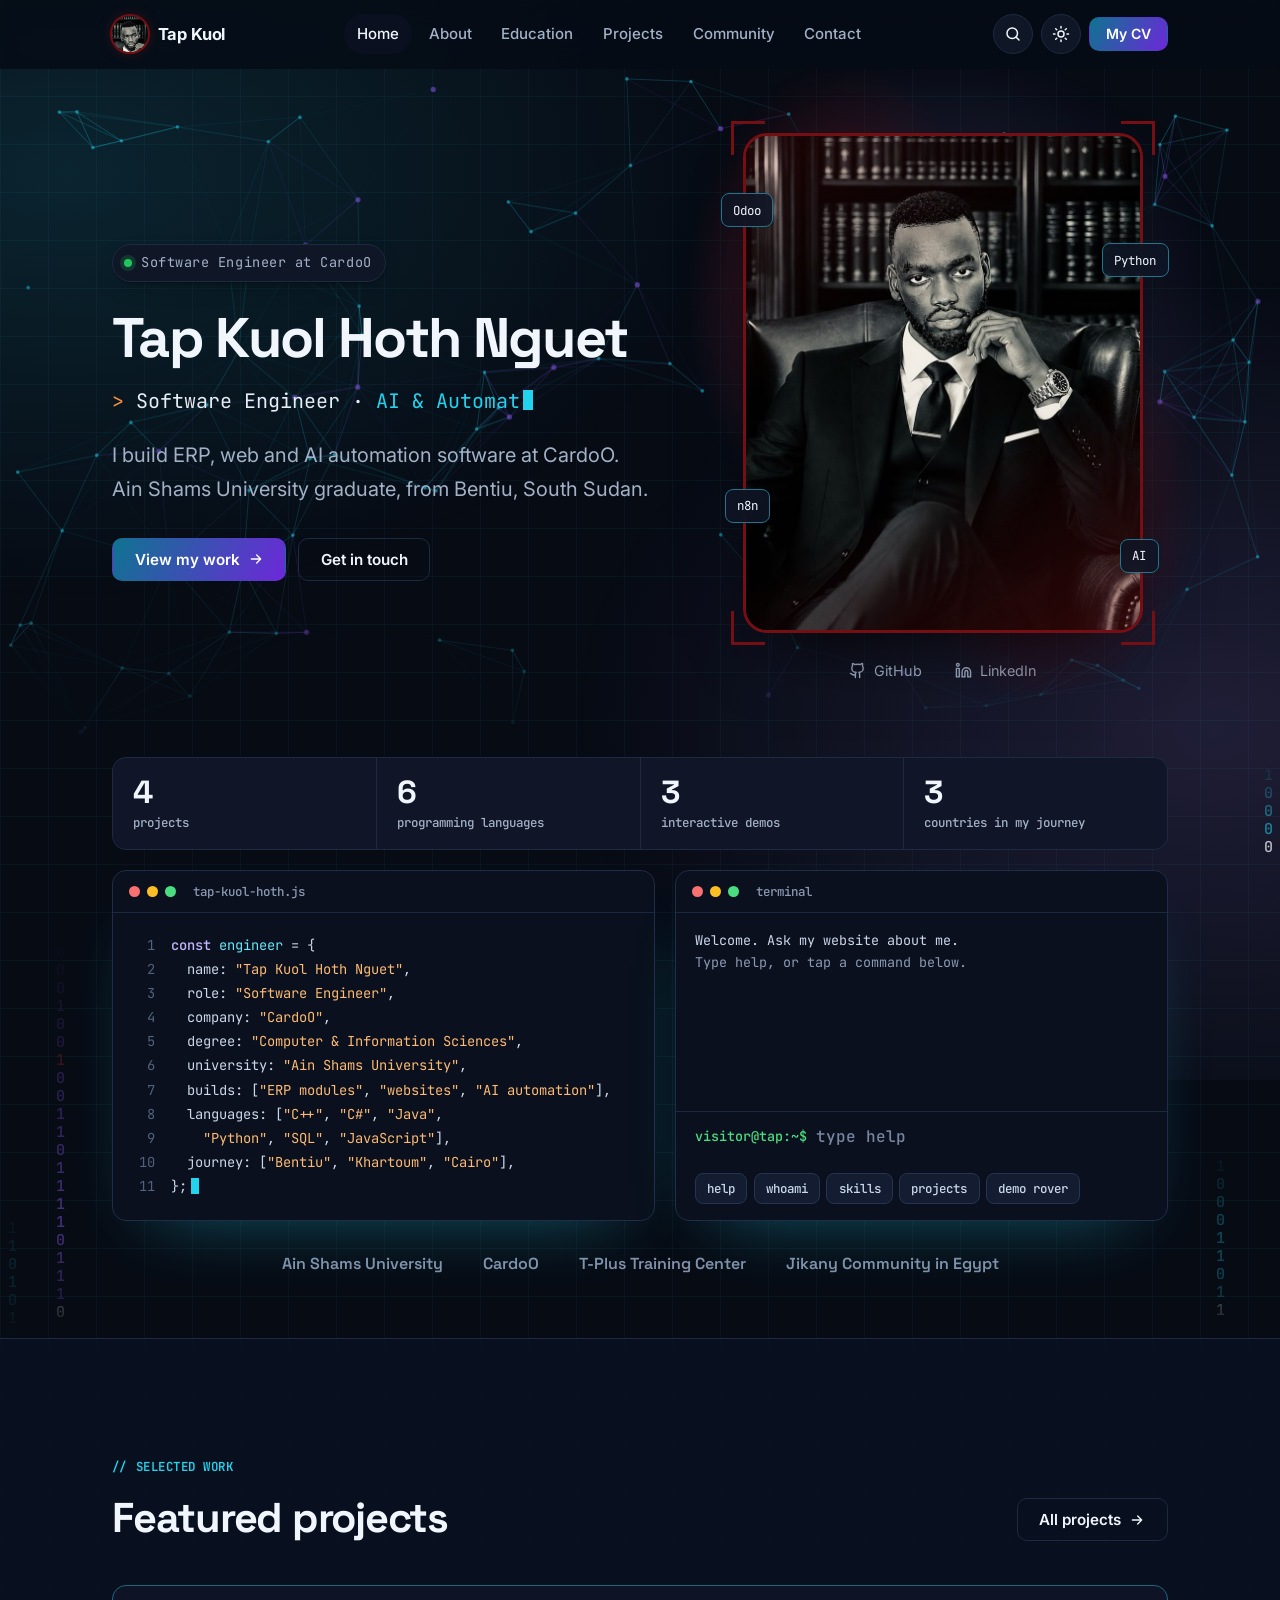
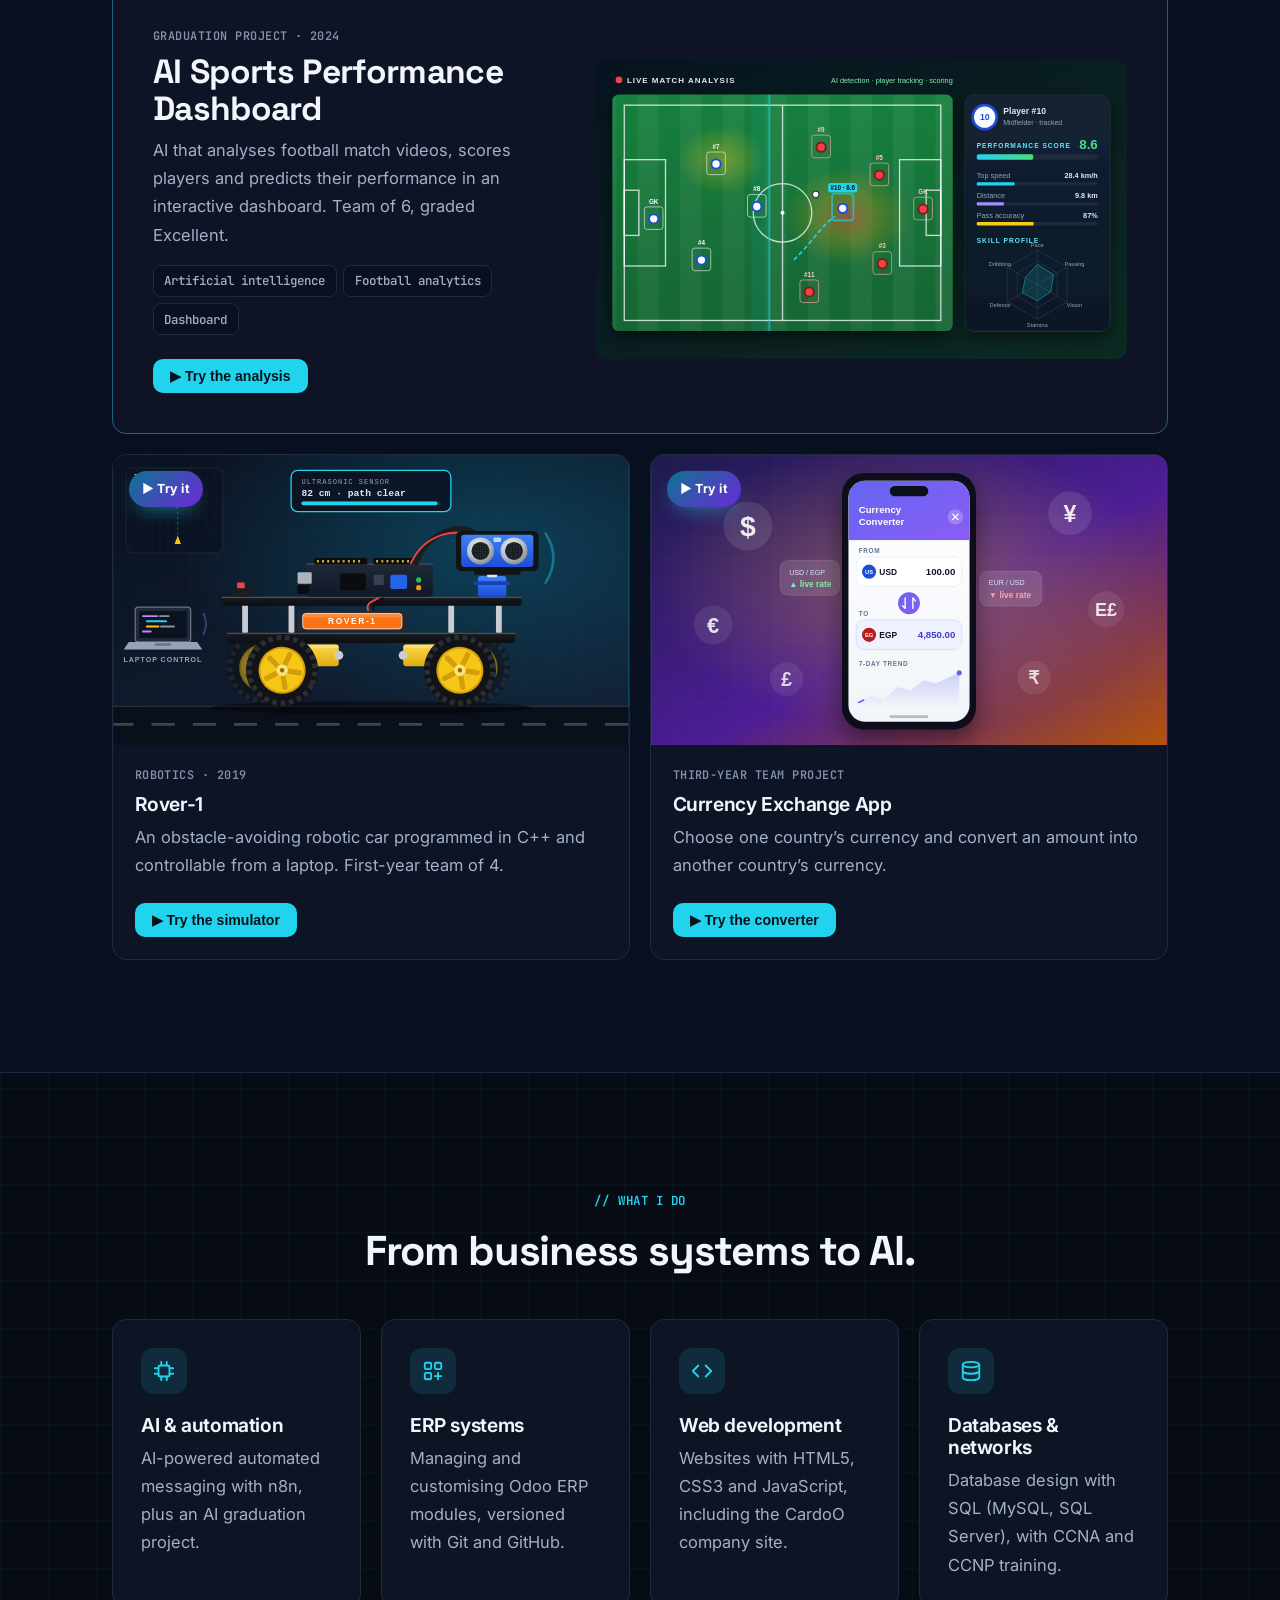
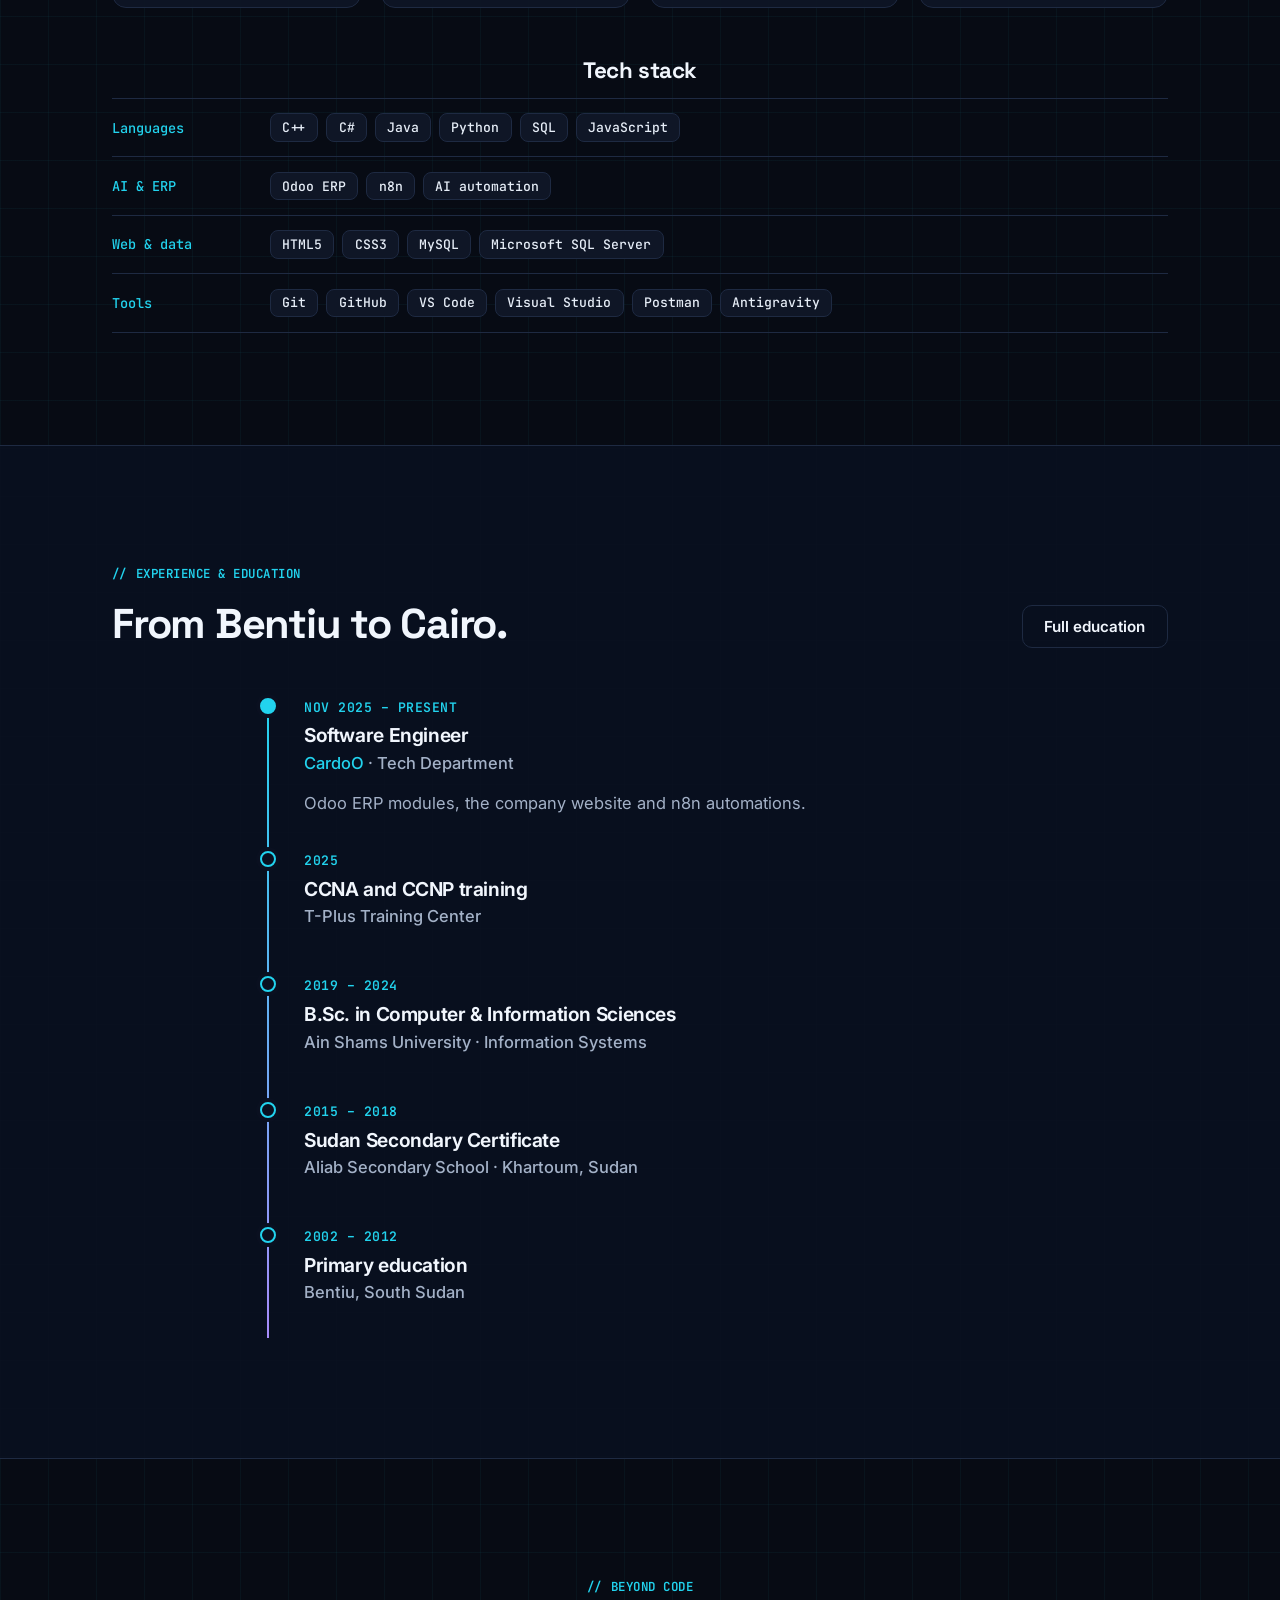
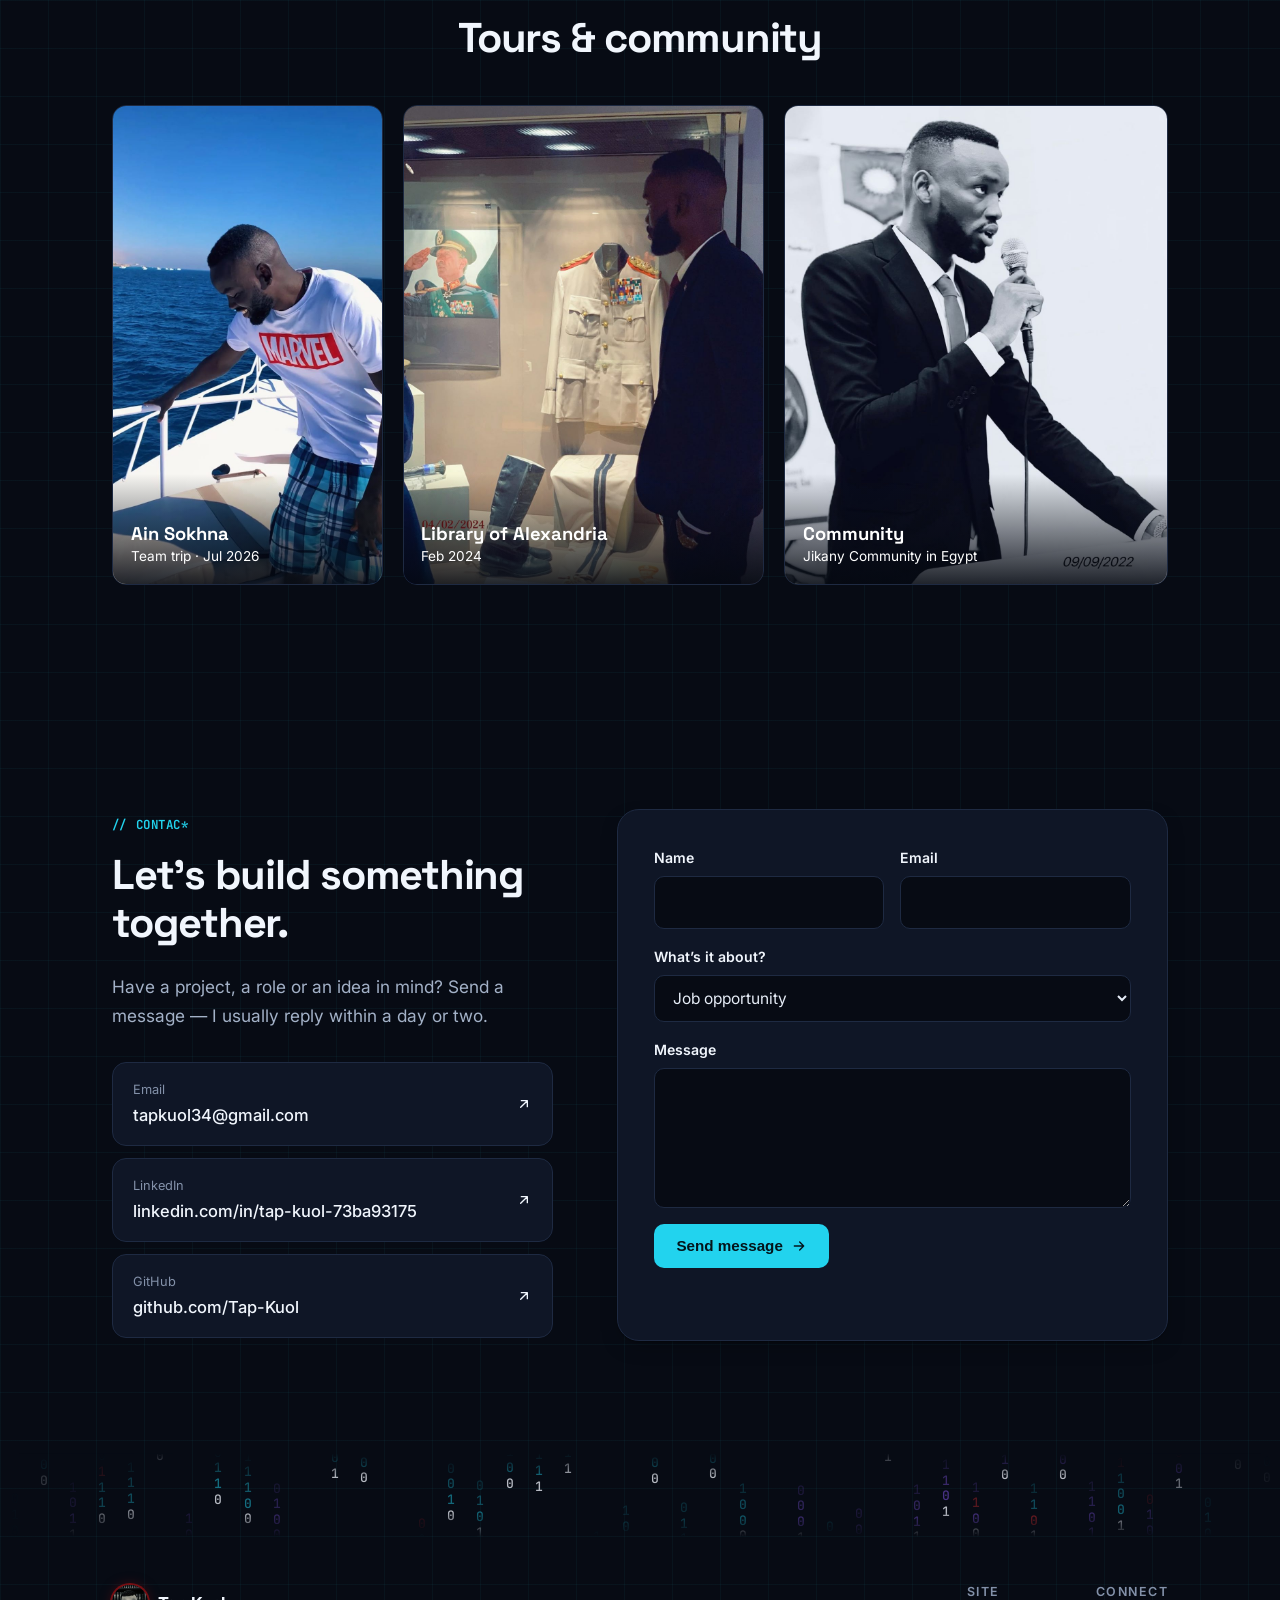
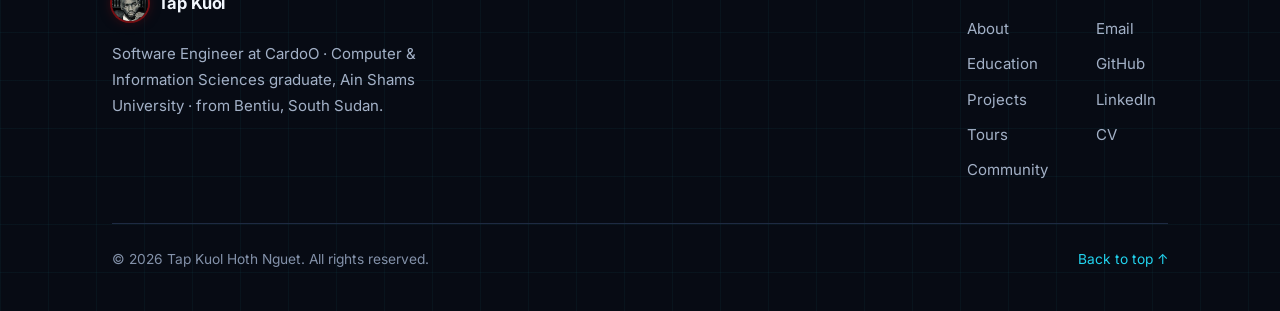
==== commit 6de7ce88: "Binary rain decoration" ====
--- a/index.html
+++ b/index.html
@@ -19,12 +19,13 @@
 <link rel="preconnect" href="https://fonts.gstatic.com" crossorigin>
 <link rel="stylesheet" href="https://fonts.googleapis.com/css2?family=Space+Grotesk:wght@600;700&family=JetBrains+Mono:wght@400;500;700&family=Inter:wght@400;500;600;700&display=swap">
 <link rel="stylesheet" href="css/style.css?v=5">
-<link rel="stylesheet" href="css/theme.css?v=7">
+<link rel="stylesheet" href="css/theme.css?v=9">
 <script>(function(){var t;try{t=localStorage.getItem('theme')}catch(e){}document.documentElement.setAttribute('data-theme',t==='light'?'light':'dark')})()</script>
 <script src="js/main.js?v=5" defer></script>
 <script src="js/demos.js?v=5" defer></script>
 <script src="js/theme.js?v=5" defer></script>
 <script src="js/tech.js?v=5" defer></script>
+<script src="js/binary.js?v=4" defer></script>
 <script type="application/ld+json">
 {
   "@context": "https://schema.org",
@@ -105,6 +106,7 @@
 
   <!-- ============ CODE WINDOW ============ -->
   <section class="code-section">
+    <canvas data-binary="edges" aria-hidden="true"></canvas>
     <div class="container">
       <dl class="hud-stats reveal">
         <div><dt>projects</dt><dd data-count>4</dd></div>
@@ -359,6 +361,7 @@
 
 </main>
 
+<div class="binary-band" aria-hidden="true"><canvas data-binary="band"></canvas></div>
 <footer class="site-footer">
   <div class="container">
     <div class="footer-grid">
--- a/css/theme.css
+++ b/css/theme.css
@@ -313,3 +313,15 @@
   .tech-hero .hero-grid > div:first-child { container-type: inline-size; }
   .tech-hero h1 { white-space: nowrap; font-size: clamp(1.6rem, calc(100cqi / 9.7), 4.8rem); }
 }
+
+/* Binary rain (js/binary.js) */
+canvas[data-binary] { position: absolute; inset: 0; width: 100%; height: 100%; pointer-events: none; z-index: -1; }
+.code-section { position: relative; isolation: isolate; }
+.code-section canvas[data-binary] { -webkit-mask-image: linear-gradient(transparent, #000 12%, #000 80%, transparent); mask-image: linear-gradient(transparent, #000 12%, #000 80%, transparent); }
+.binary-full { position: fixed !important; } /* the centre fade is drawn in js/binary.js */
+.binary-band { position: relative; height: 84px; overflow: hidden; isolation: isolate; border-top: 1px solid var(--border);
+  -webkit-mask-image: linear-gradient(90deg, transparent, #000 15%, #000 85%, transparent), linear-gradient(transparent, #000 30%, #000 70%, transparent); -webkit-mask-composite: source-in;
+  mask-image: linear-gradient(90deg, transparent, #000 15%, #000 85%, transparent), linear-gradient(transparent, #000 30%, #000 70%, transparent); mask-composite: intersect; }
+.binary-band canvas[data-binary] { z-index: 0; }
+.binary-band + .site-footer { border-top: 0; }
+@media (max-width: 640px) { .binary-band { height: 64px; } }
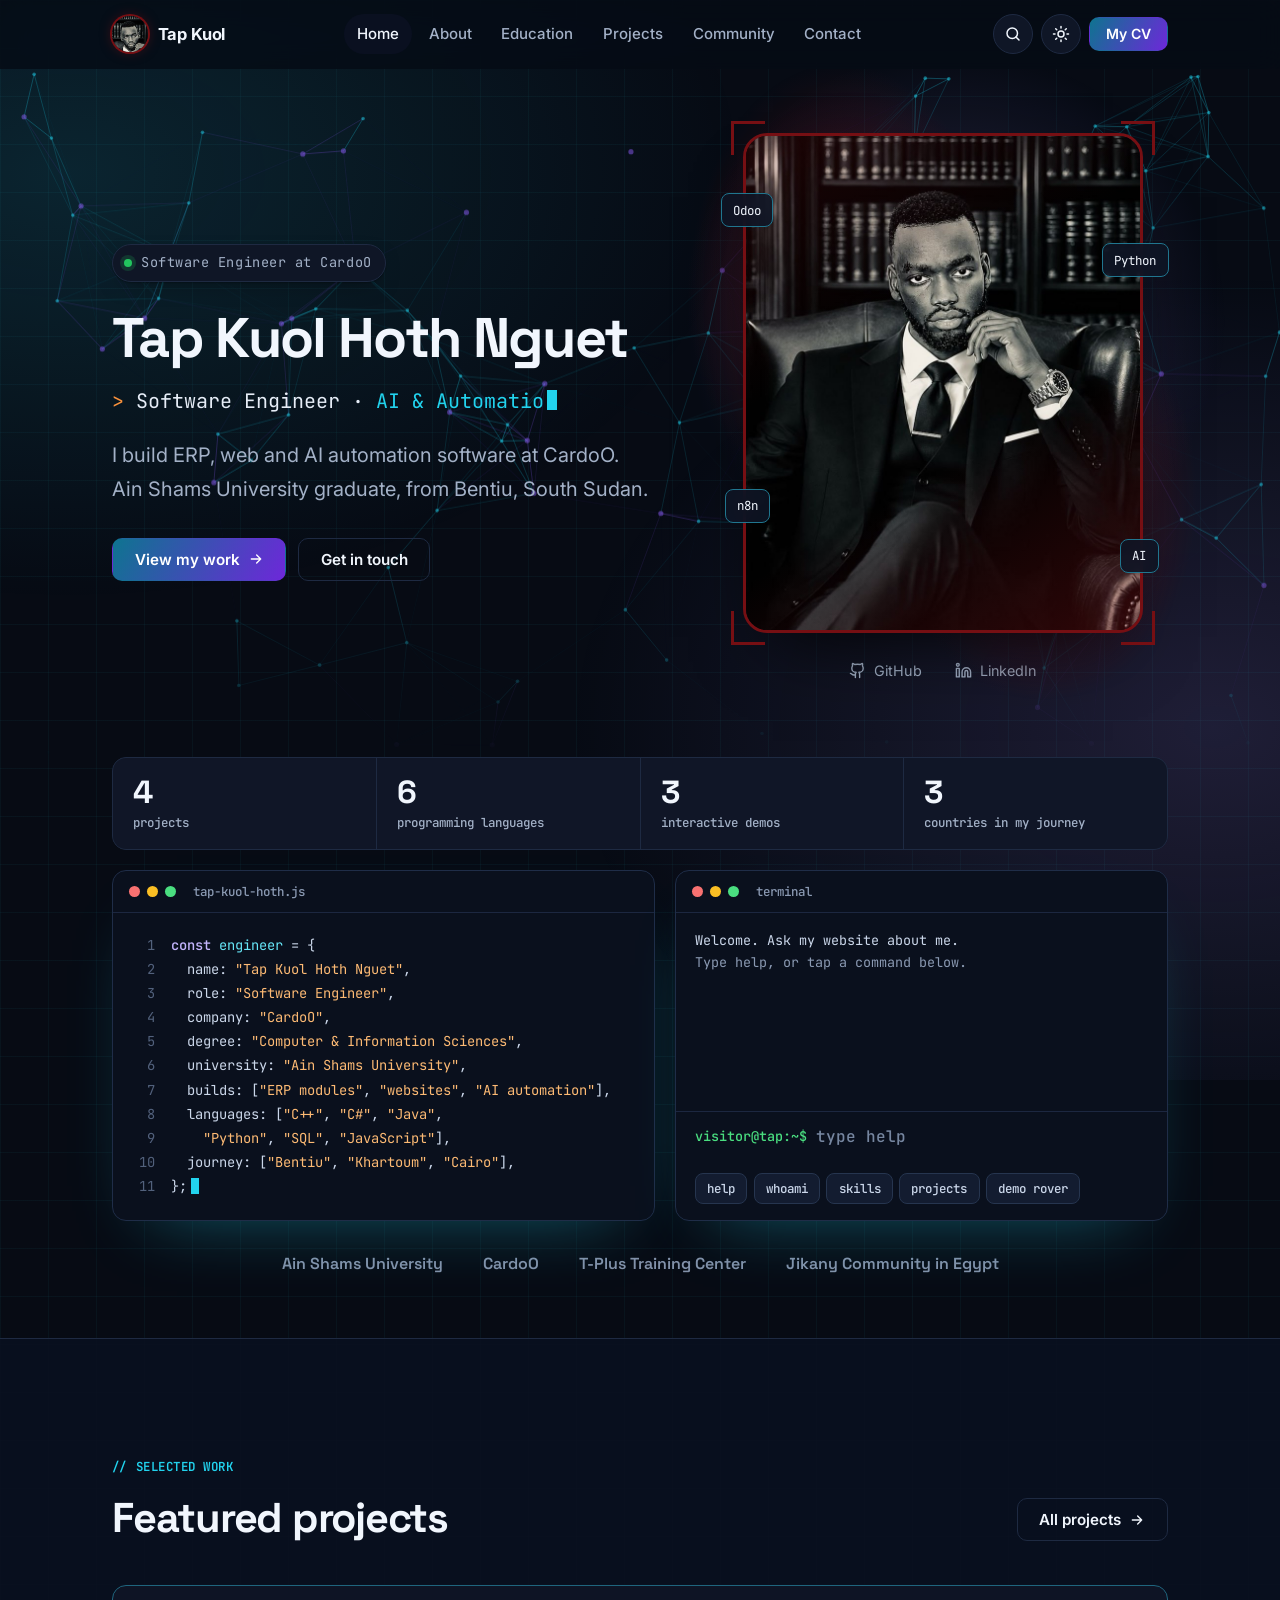
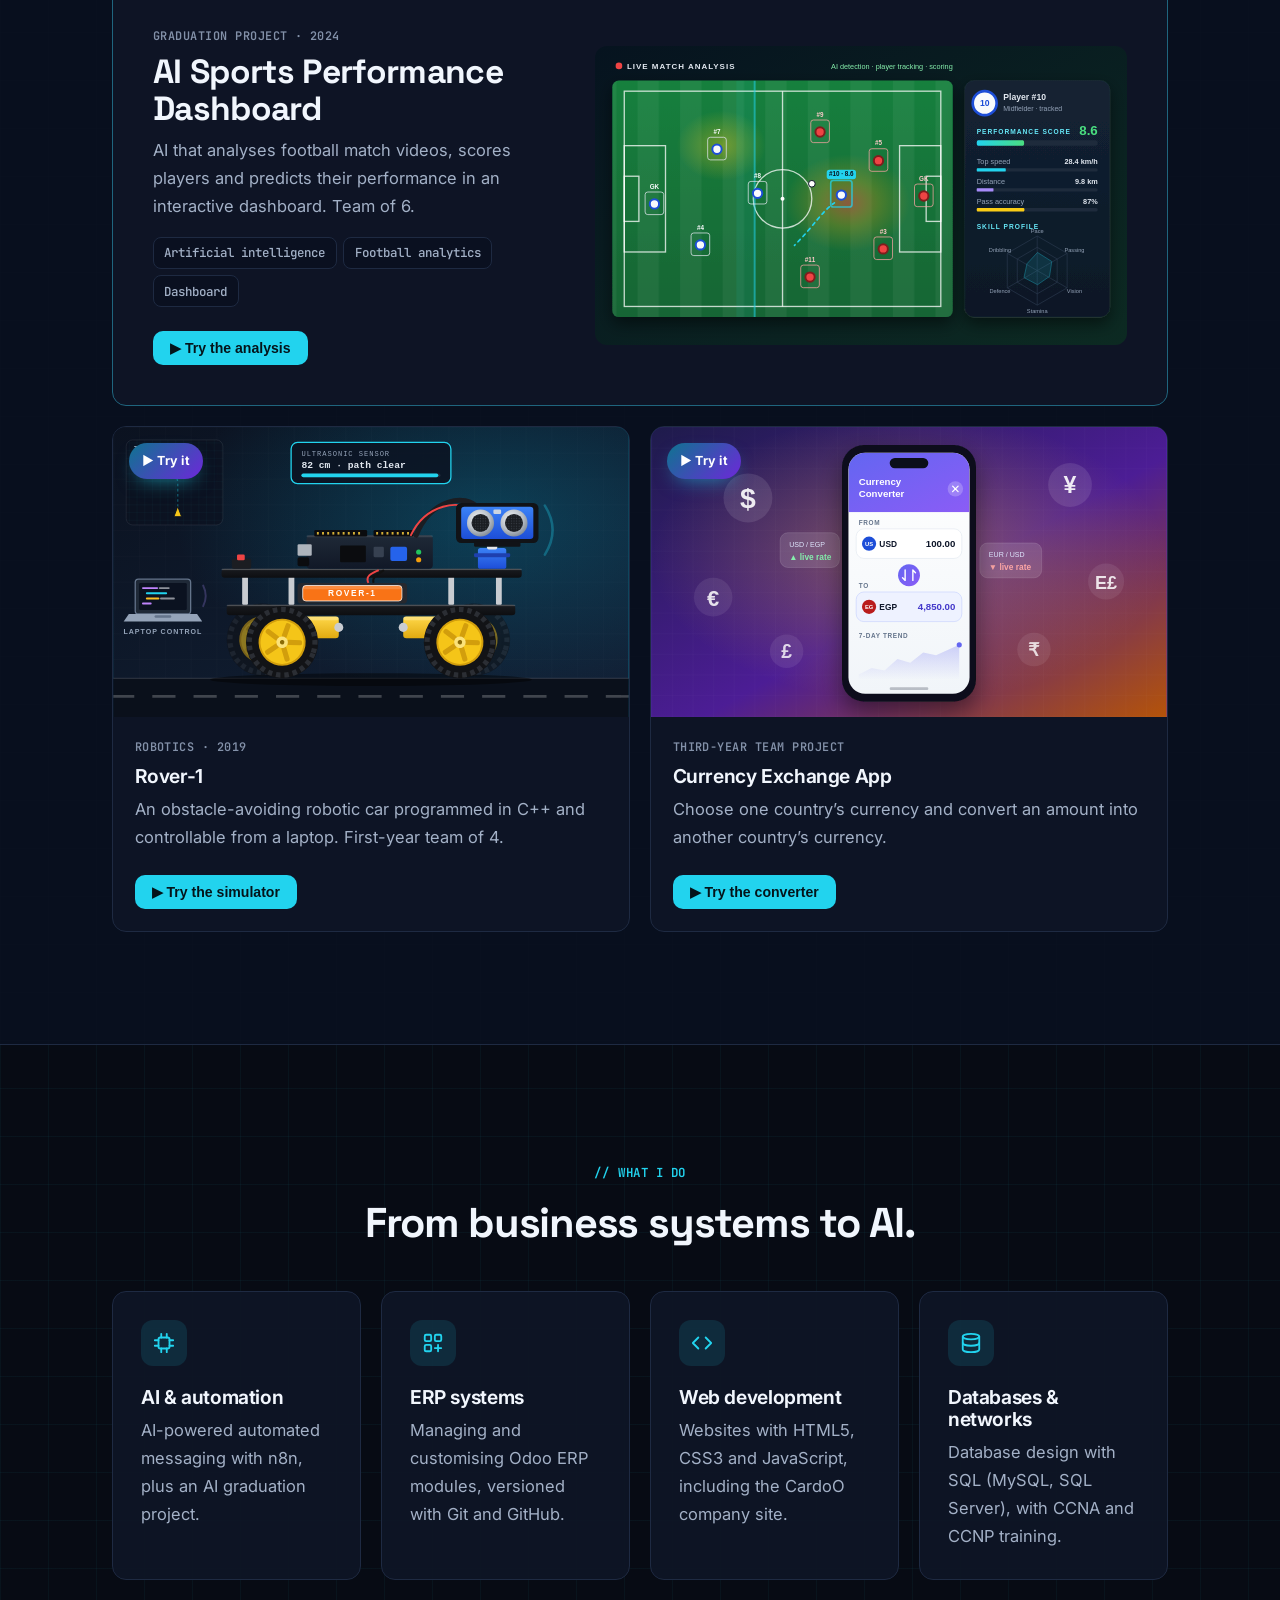
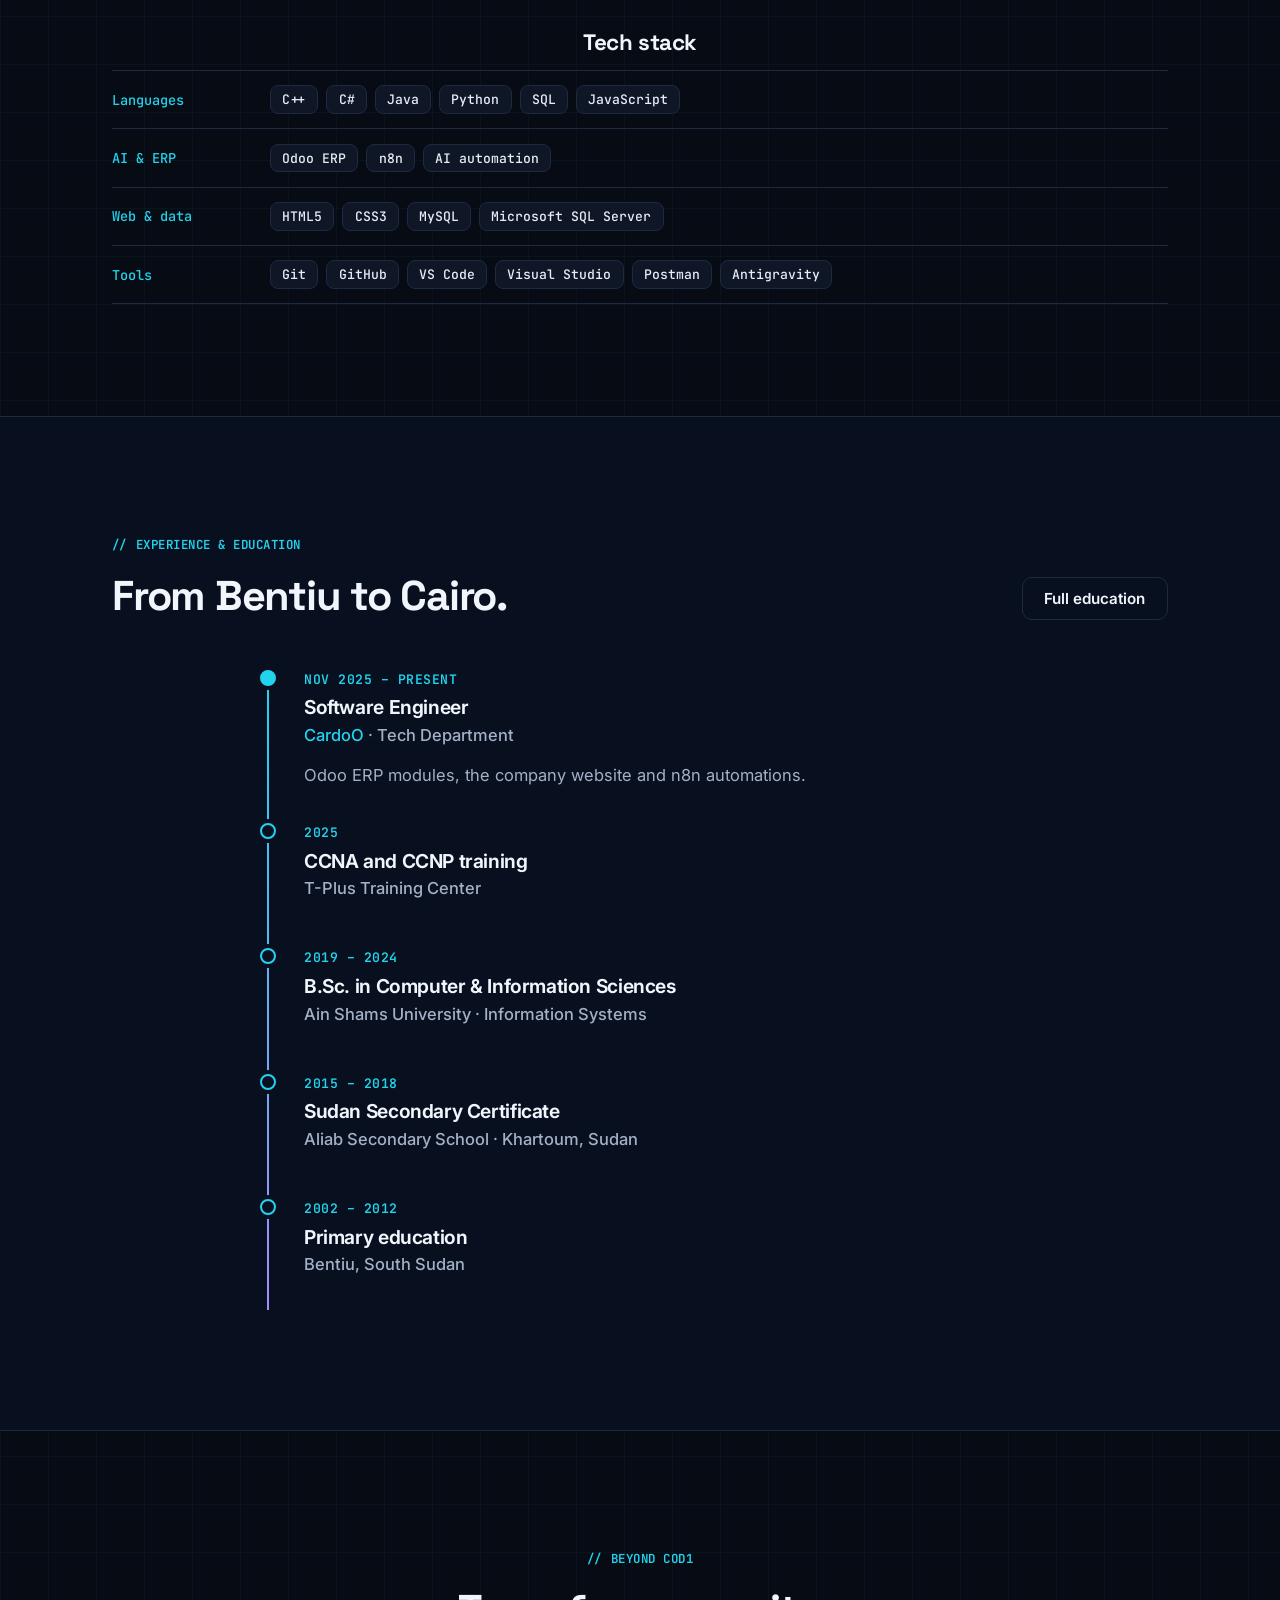
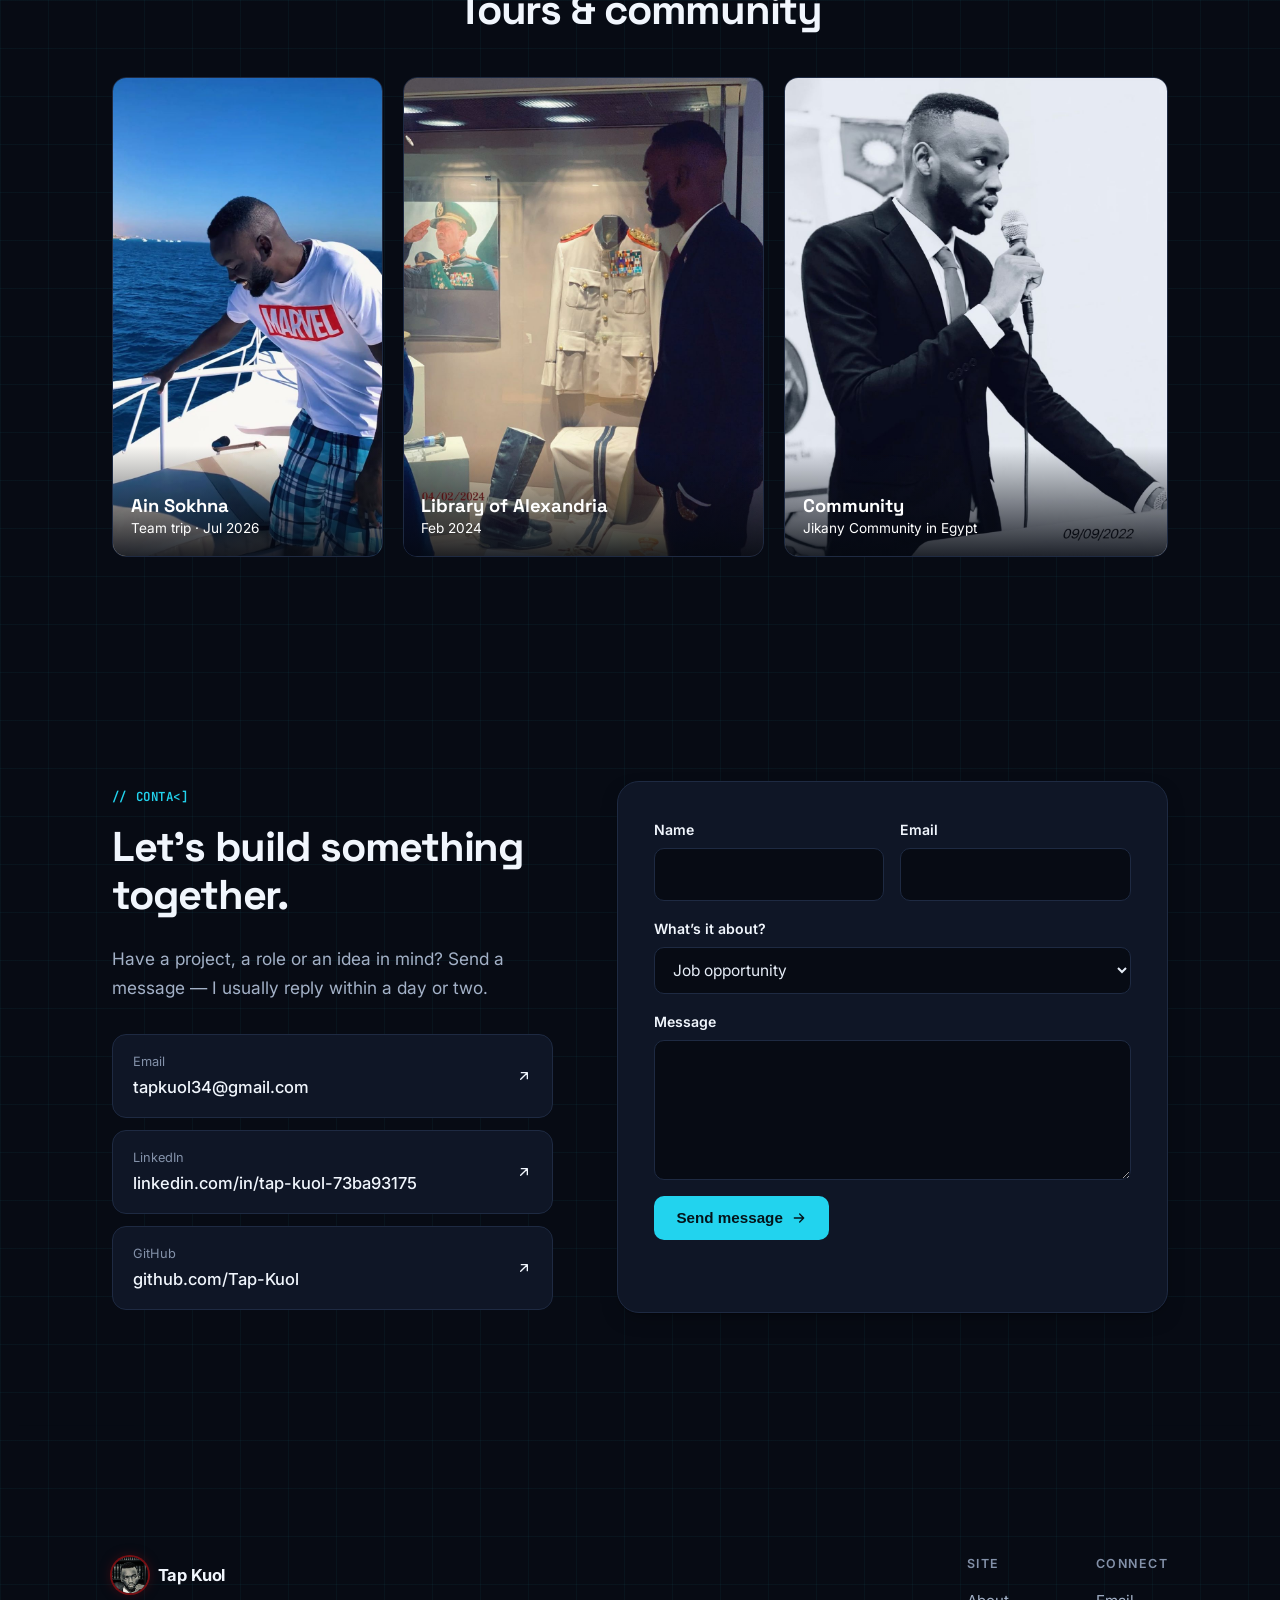
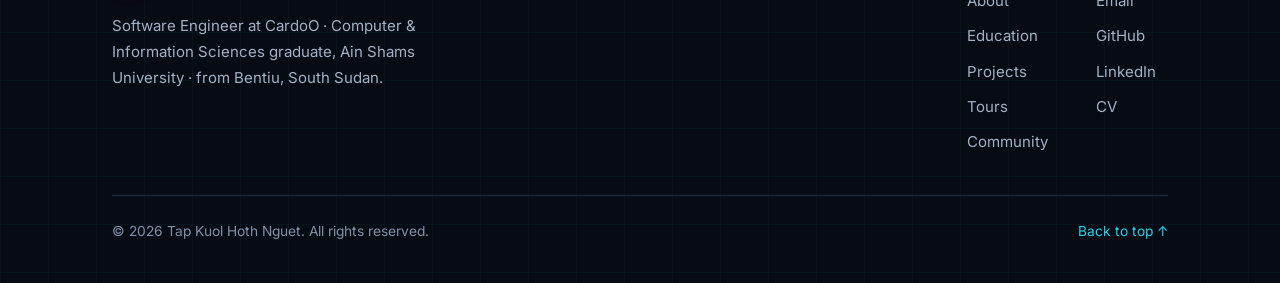
==== commit 6877f185: "remove grades" ====
--- a/index.html
+++ b/index.html
@@ -24,7 +24,7 @@
 <script src="js/main.js?v=5" defer></script>
 <script src="js/demos.js?v=5" defer></script>
 <script src="js/theme.js?v=5" defer></script>
-<script src="js/tech.js?v=5" defer></script>
+<script src="js/tech.js?v=6" defer></script>
 <script src="js/binary.js?v=4" defer></script>
 <script type="application/ld+json">
 {
@@ -155,7 +155,7 @@
         <div class="flagship-text">
           <div class="project-meta">Graduation project · 2024</div>
           <h3>AI Sports Performance Dashboard</h3>
-          <p>AI that analyses football match videos, scores players and predicts their performance in an interactive dashboard. Team of 6, graded Excellent.</p>
+          <p>AI that analyses football match videos, scores players and predicts their performance in an interactive dashboard. Team of 6.</p>
           <ul class="tags"><li class="tag">Artificial intelligence</li><li class="tag">Football analytics</li><li class="tag">Dashboard</li></ul>
           <div class="project-links"><button class="btn btn-accent btn-sm demo-btn" type="button" data-demo="football">&#9654; Try the analysis</button></div>
         </div>
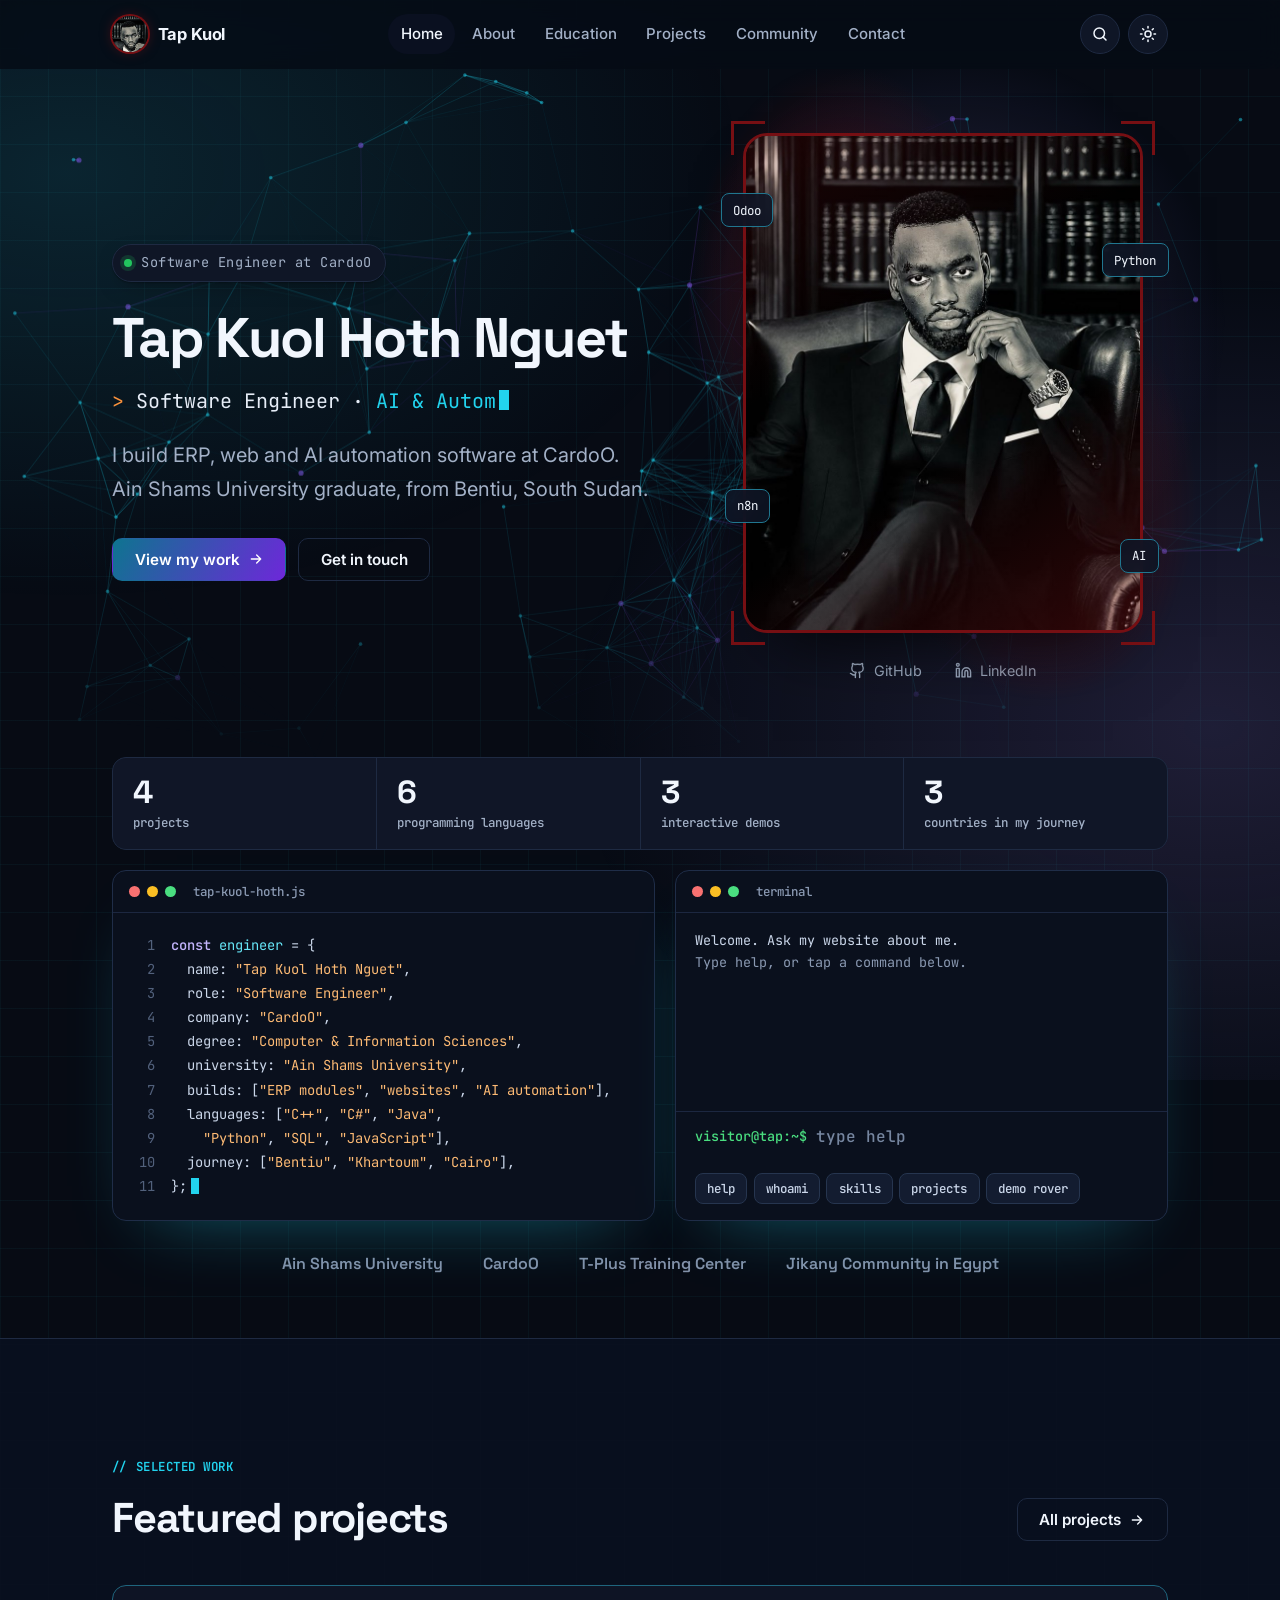
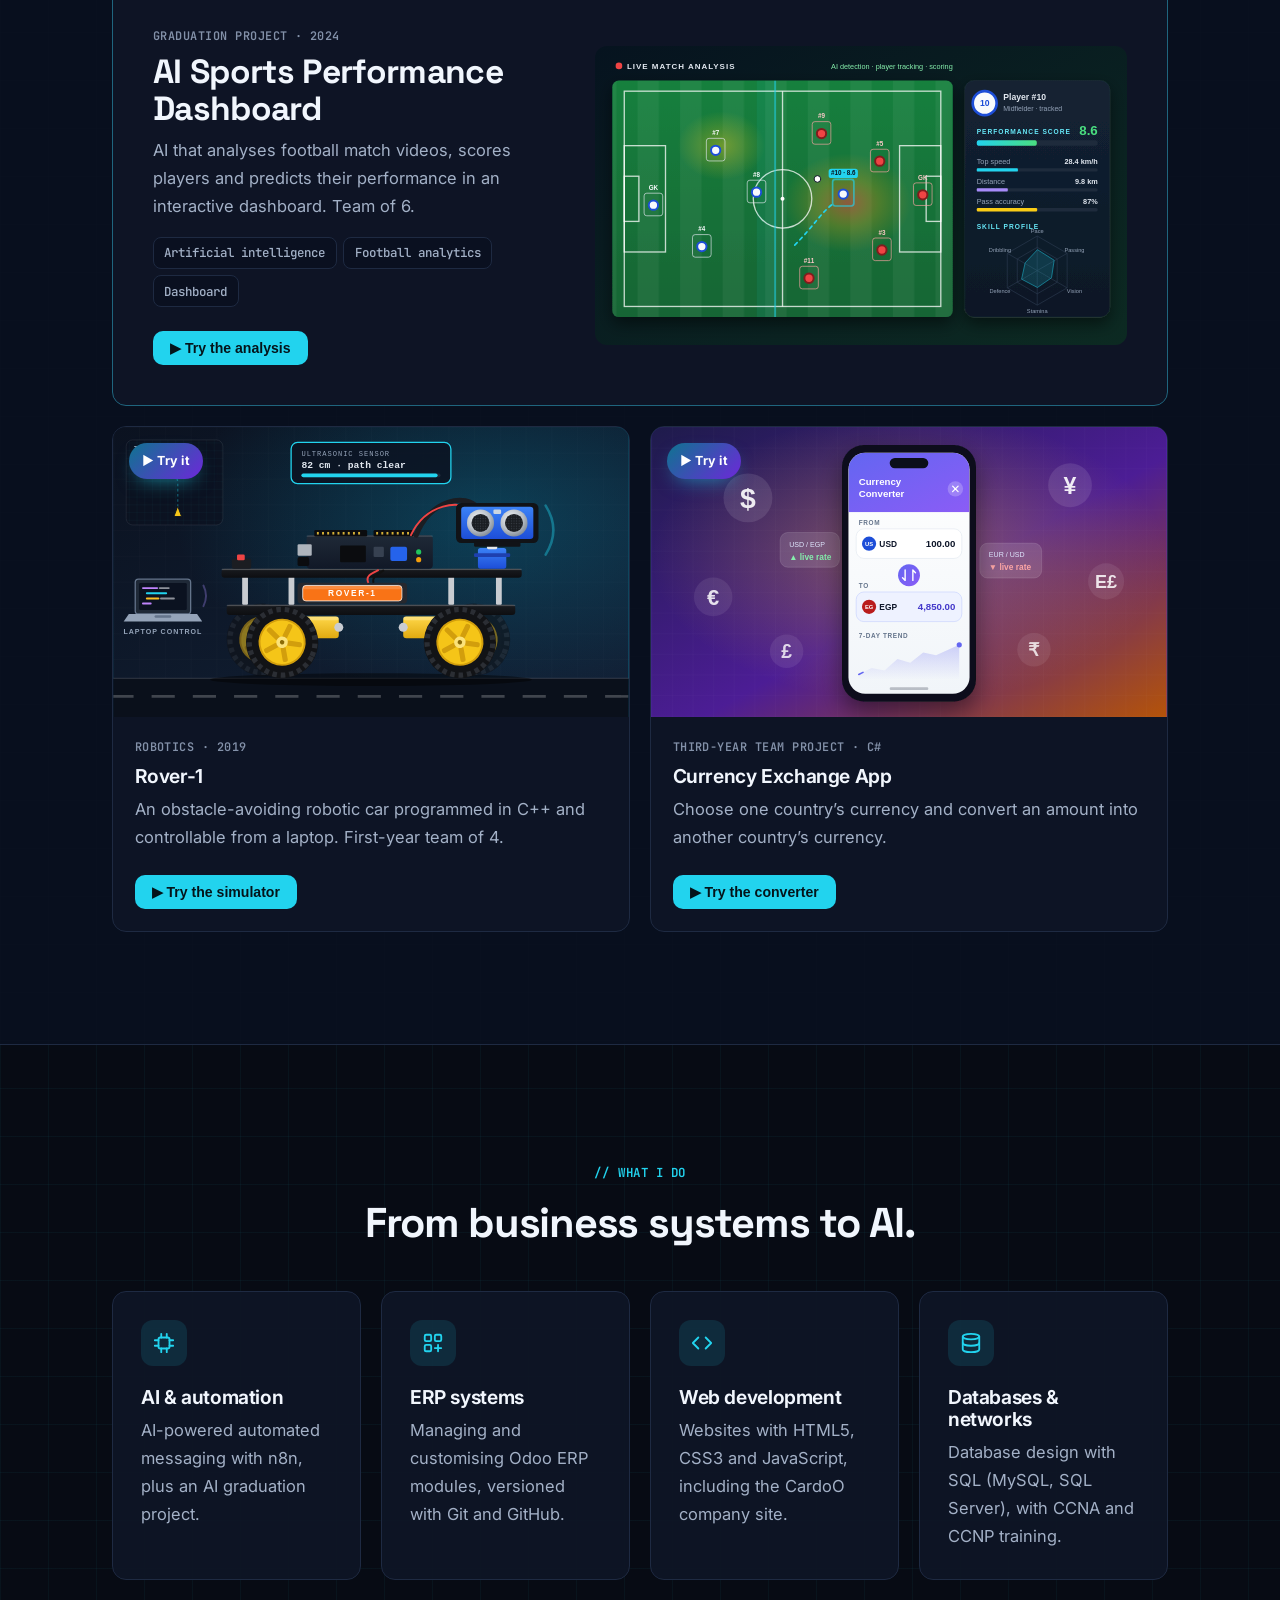
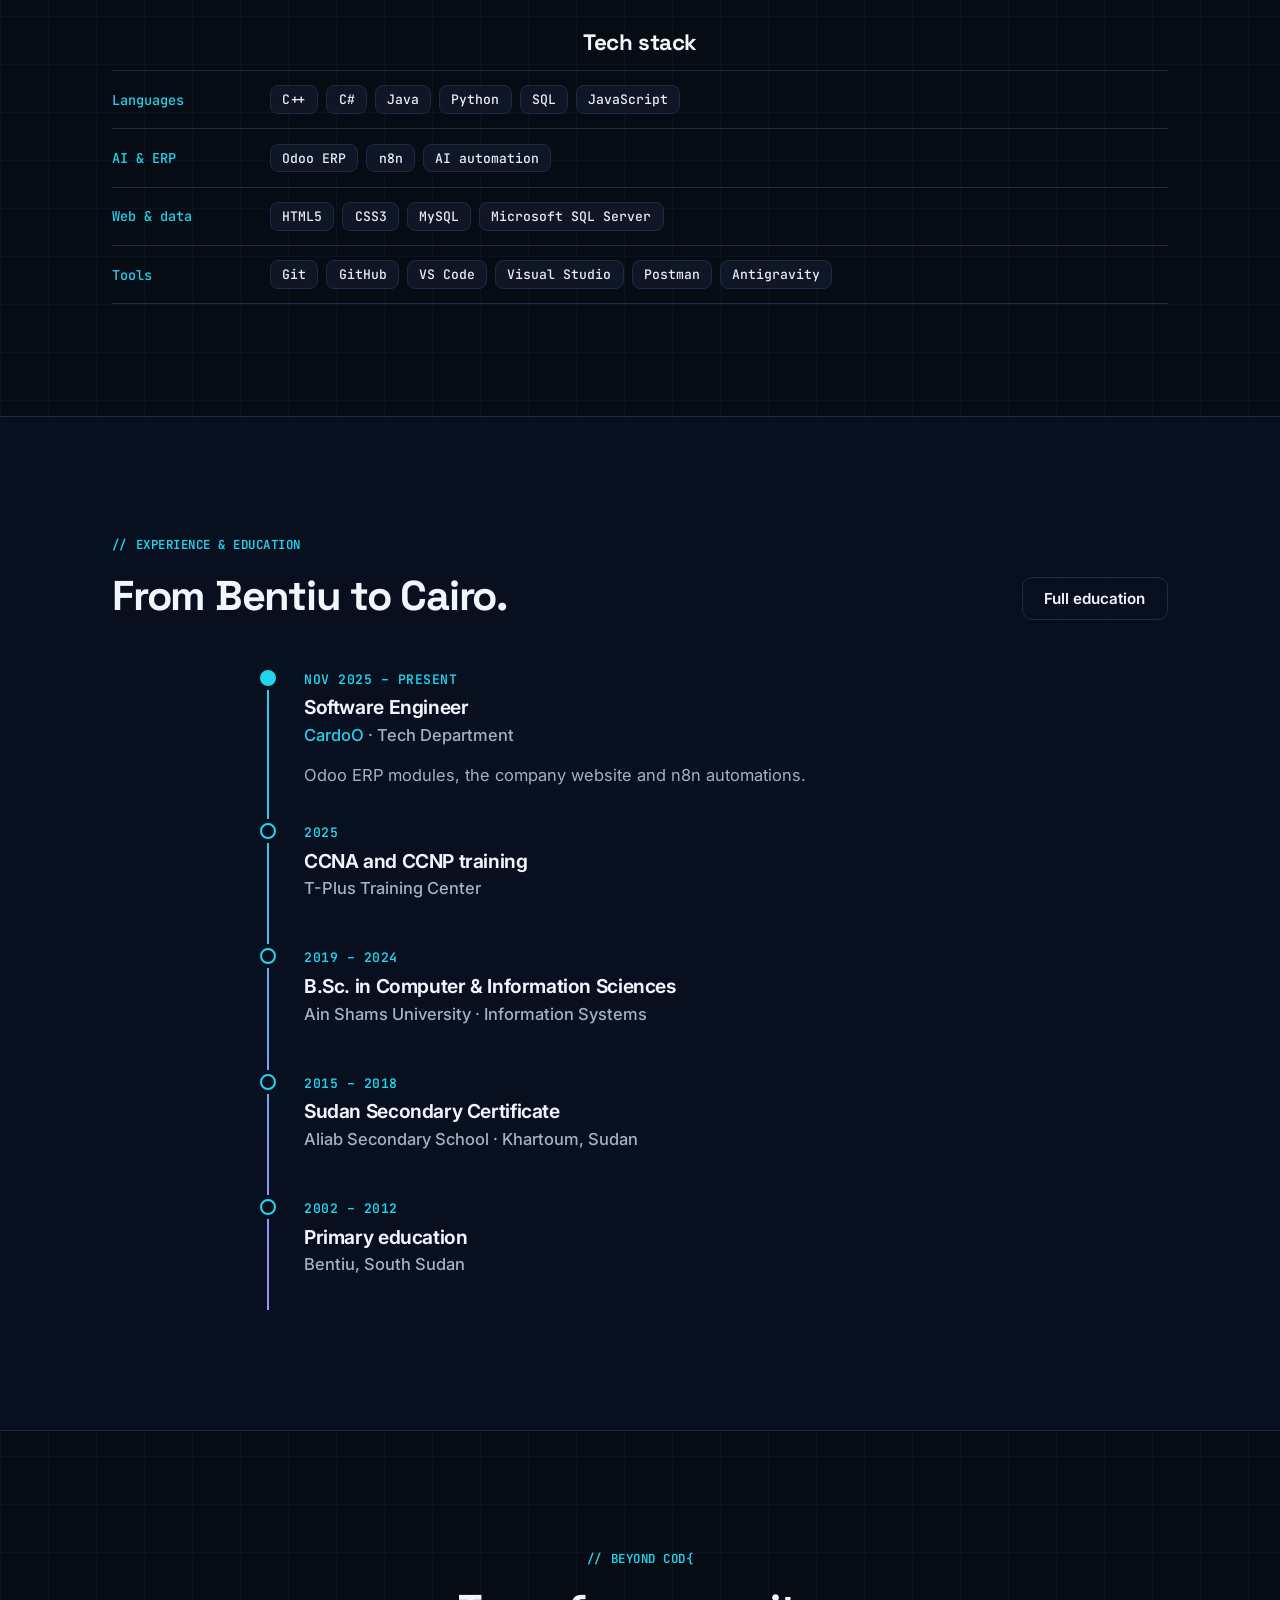
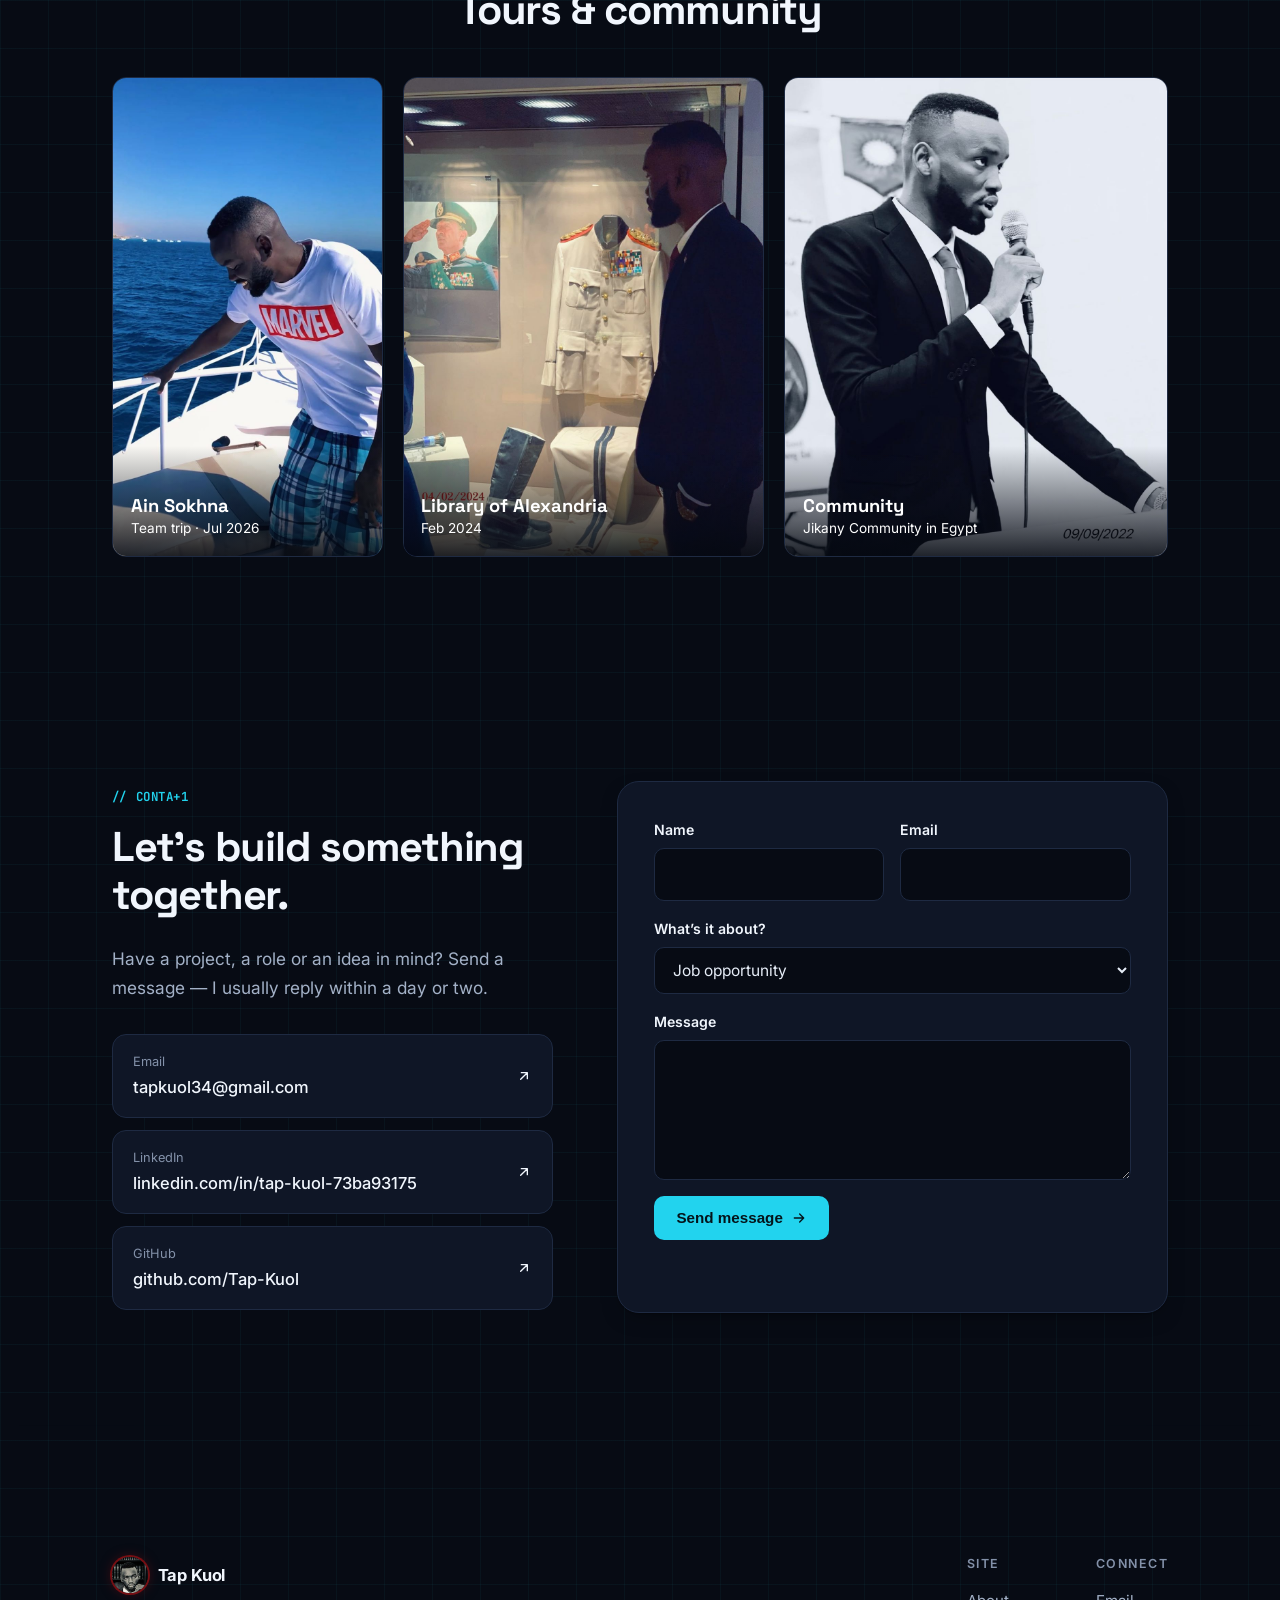
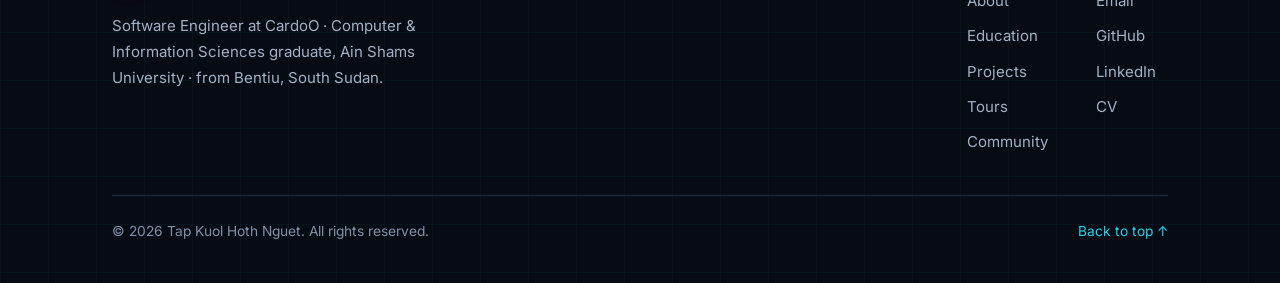
==== commit a9196e2c: "CV updates" ====
--- a/index.html
+++ b/index.html
@@ -24,7 +24,7 @@
 <script src="js/main.js?v=5" defer></script>
 <script src="js/demos.js?v=5" defer></script>
 <script src="js/theme.js?v=5" defer></script>
-<script src="js/tech.js?v=6" defer></script>
+<script src="js/tech.js?v=7" defer></script>
 <script src="js/binary.js?v=4" defer></script>
 <script type="application/ld+json">
 {
@@ -54,7 +54,6 @@
       <li><a href="projects.html">Projects</a></li>
       <li><a href="community.html">Community</a></li>
       <li><a href="index.html#contact">Contact</a></li>
-      <li class="nav-mobile-only"><a href="cv.html">CV</a></li>
     </ul>
     <div class="nav-actions">
       <button class="icon-btn" type="button" data-cmd aria-label="Open command menu" title="Command menu (Ctrl+K)"><svg viewBox="0 0 24 24" fill="none" stroke="currentColor" stroke-width="2" stroke-linecap="round" aria-hidden="true"><circle cx="11" cy="11" r="7"/><path d="m20 20-4-4"/></svg></button>
@@ -62,7 +61,6 @@
         <svg class="icon-moon" viewBox="0 0 24 24" fill="none" stroke="currentColor" stroke-width="2" stroke-linecap="round" stroke-linejoin="round" aria-hidden="true"><path d="M21 12.8A9 9 0 1 1 11.2 3a7 7 0 0 0 9.8 9.8z"/></svg>
         <svg class="icon-sun" viewBox="0 0 24 24" fill="none" stroke="currentColor" stroke-width="2" stroke-linecap="round" stroke-linejoin="round" aria-hidden="true"><circle cx="12" cy="12" r="4"/><path d="M12 2v2M12 20v2M4.93 4.93l1.41 1.41M17.66 17.66l1.41 1.41M2 12h2M20 12h2M4.93 19.07l1.41-1.41M17.66 6.34l1.41-1.41"/></svg>
       </button>
-      <a class="btn btn-primary btn-sm nav-cta" href="cv.html">My CV</a>
       <button class="icon-btn menu-toggle" type="button" aria-label="Open menu" aria-expanded="false">
         <svg viewBox="0 0 24 24" fill="none" stroke="currentColor" stroke-width="2" stroke-linecap="round" aria-hidden="true"><path d="M4 7h16M4 12h16M4 17h16"/></svg>
       </button>
@@ -179,7 +177,7 @@
                data-photo="images/projects/currency-exchange.svg"
                data-alt="Illustration of the Currency Exchange app converting between currencies on a phone"><span class="media-label">Currency Exchange</span></div>
           <div class="project-body">
-            <div class="project-meta">Third-year team project</div>
+            <div class="project-meta">Third-year team project · C#</div>
             <h3>Currency Exchange App</h3>
             <p>Choose one country’s currency and convert an amount into another country’s currency.</p>
             <div class="project-links"><button class="btn btn-accent btn-sm demo-btn" type="button" data-demo="currency">&#9654; Try the converter</button></div>
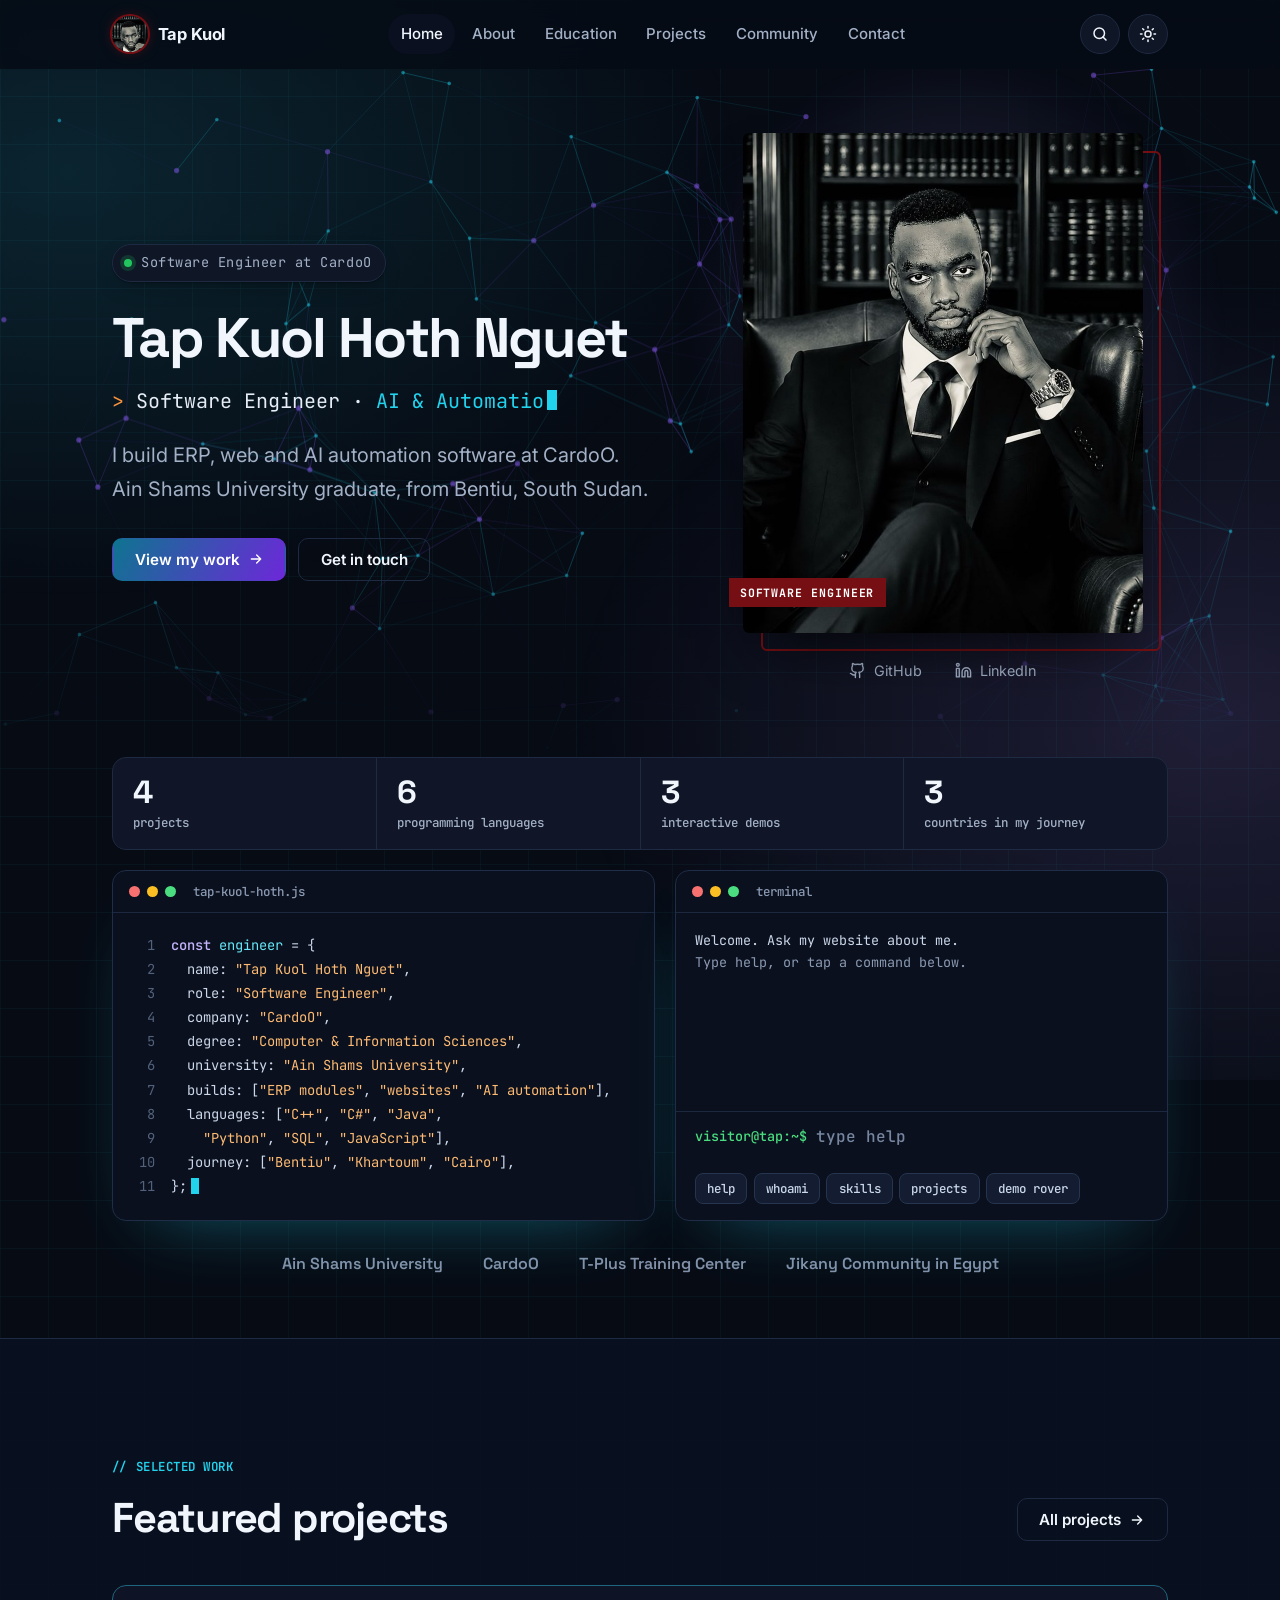
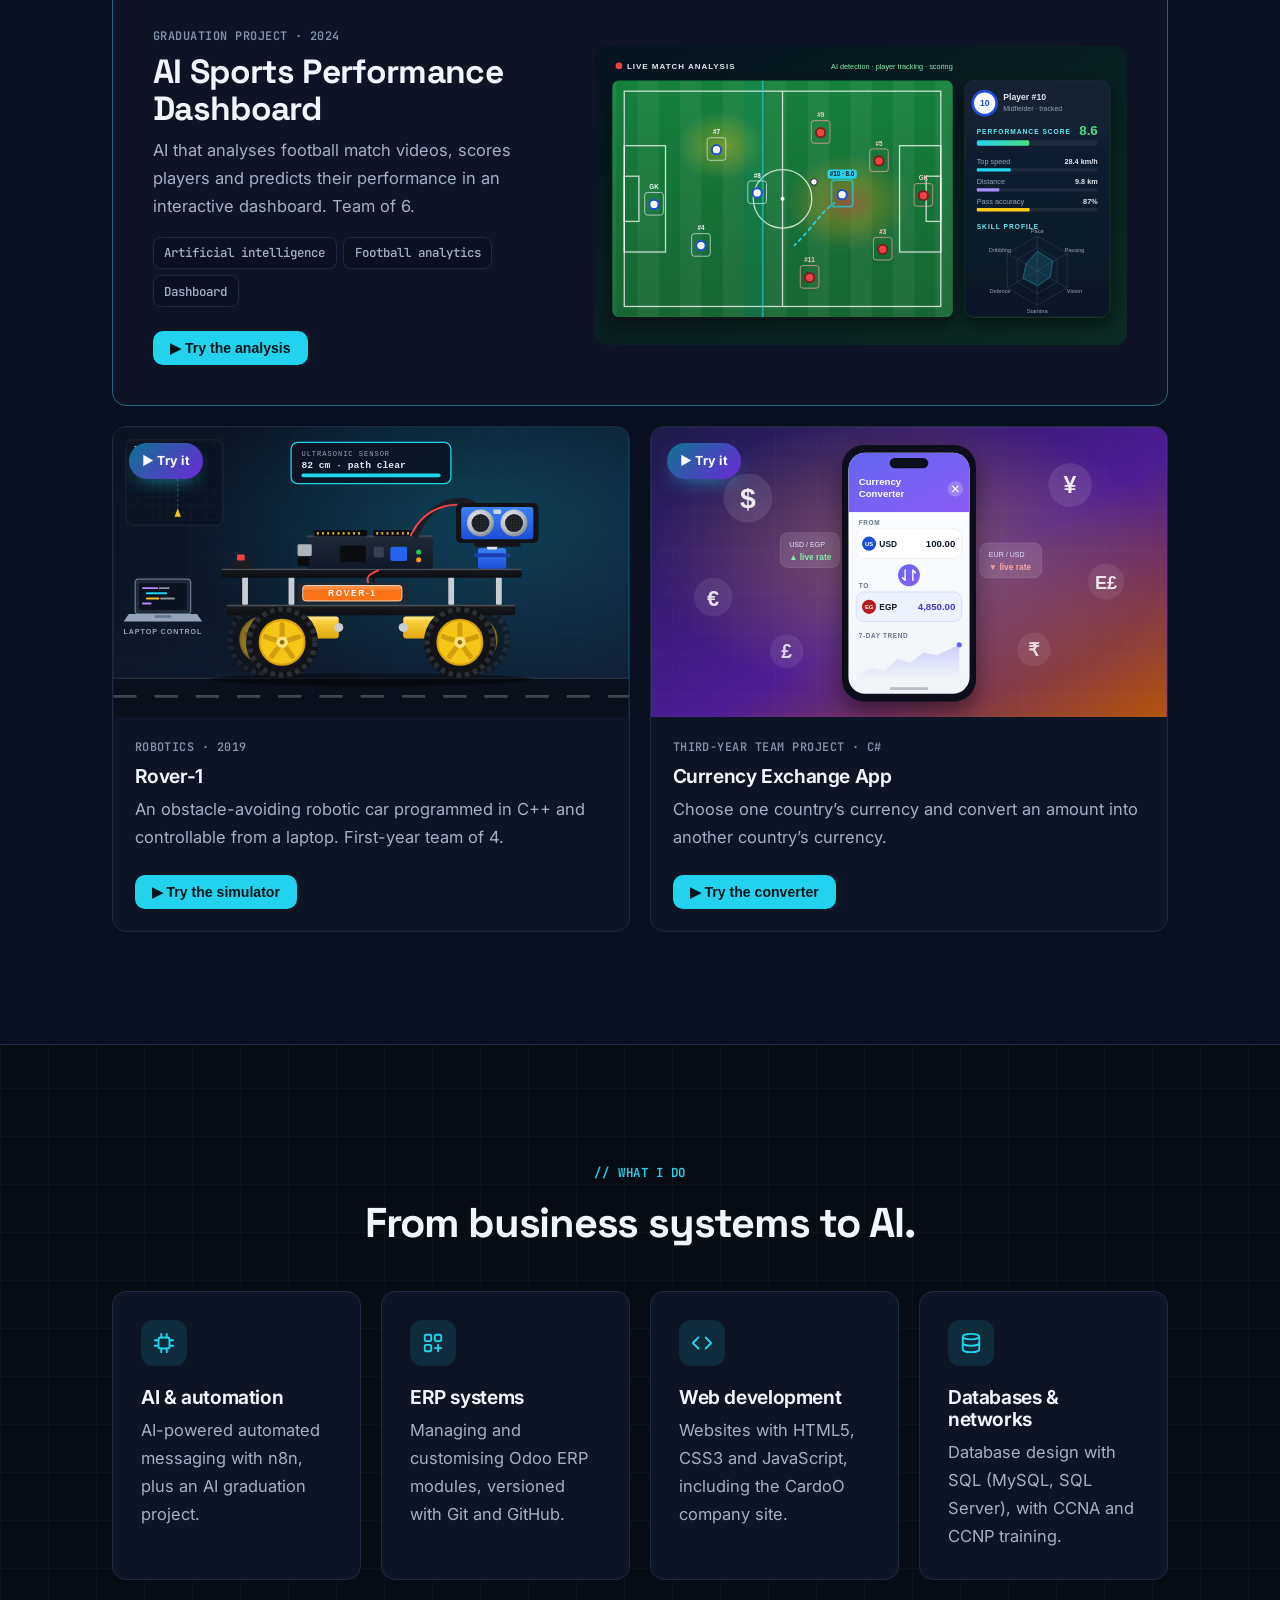
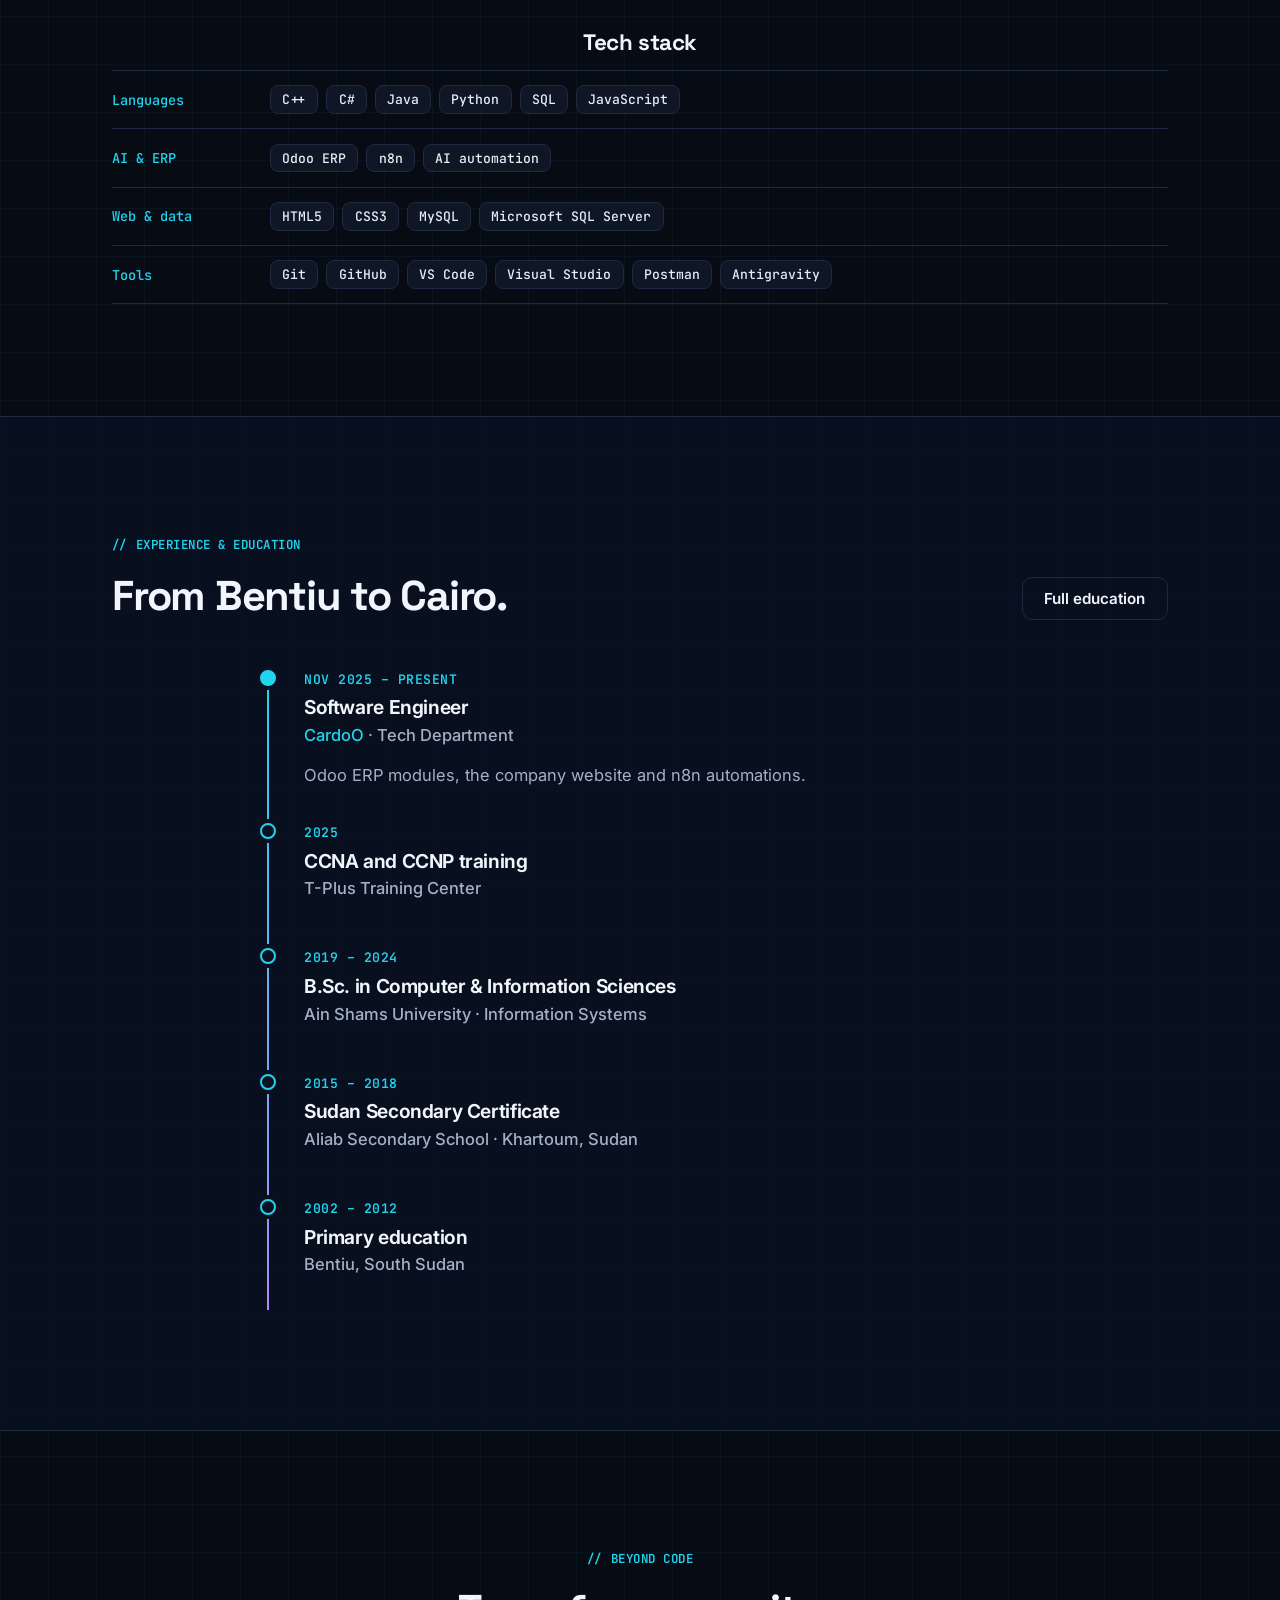
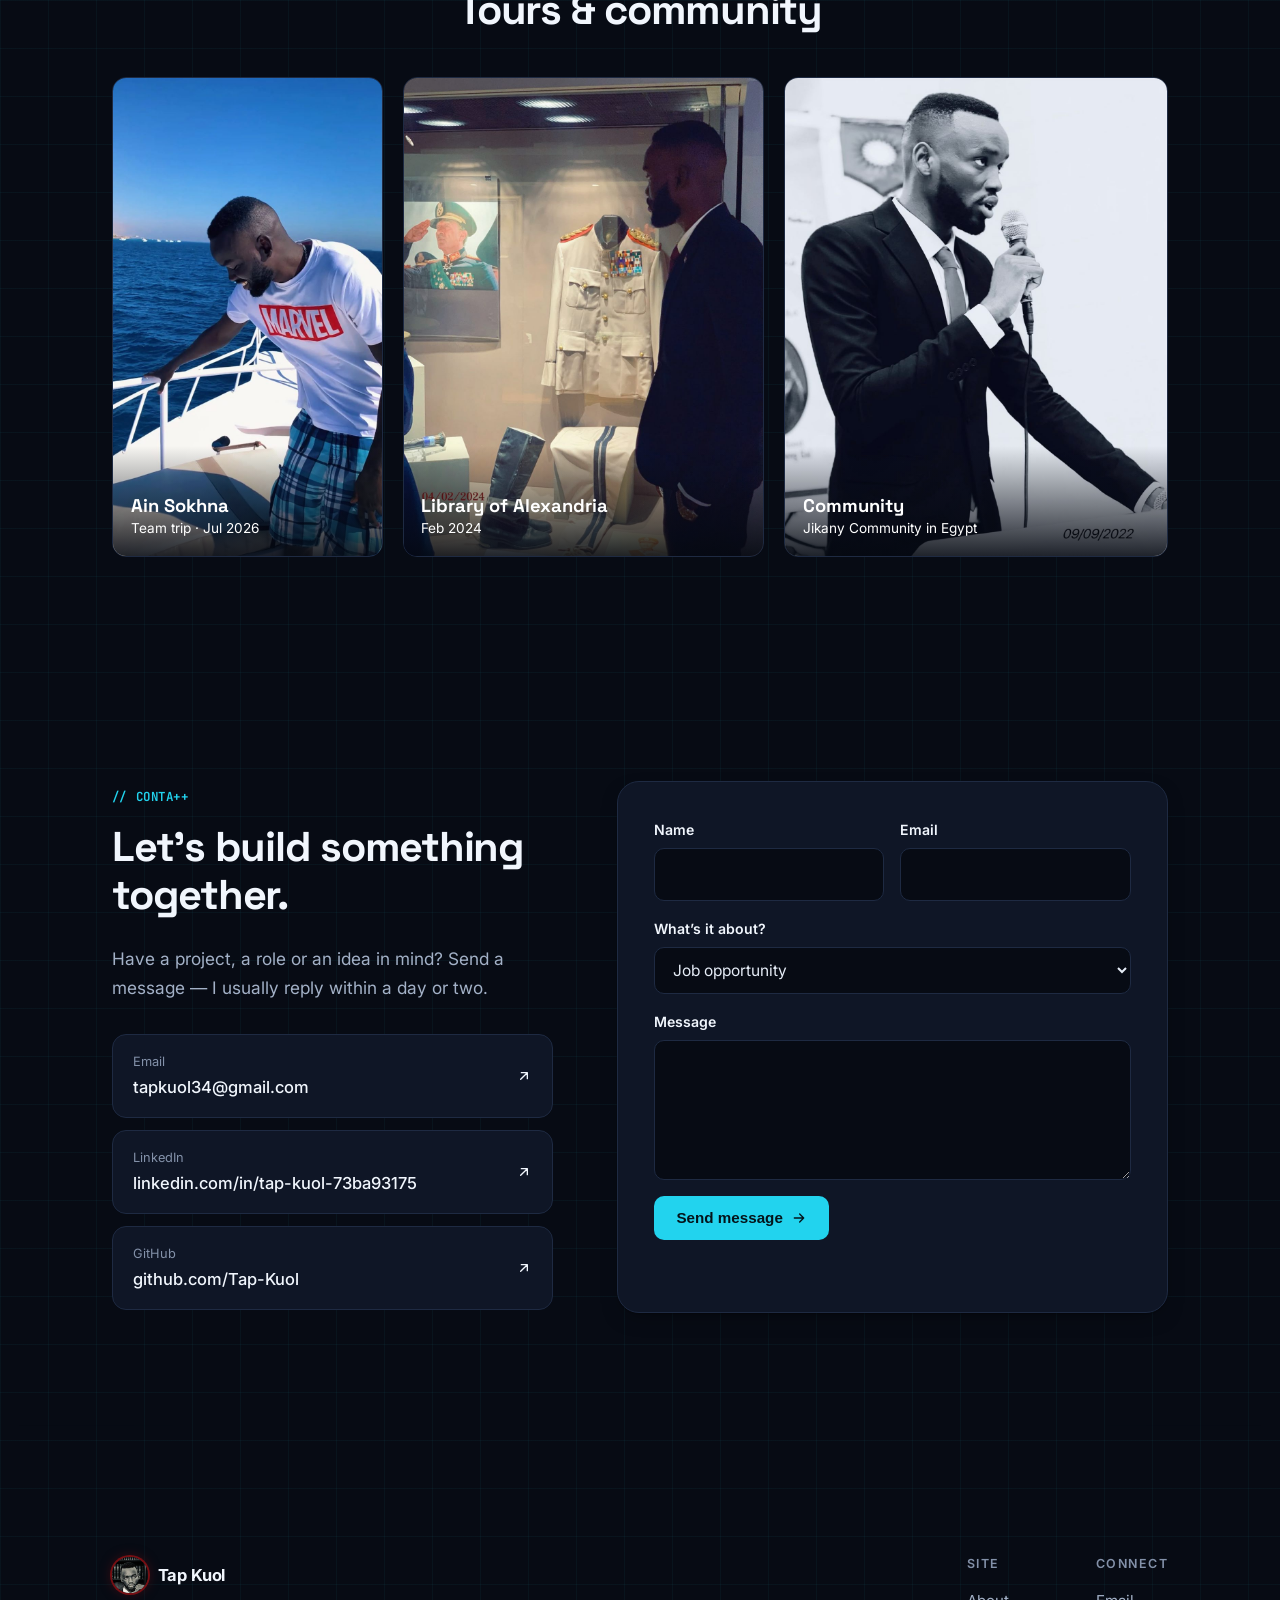
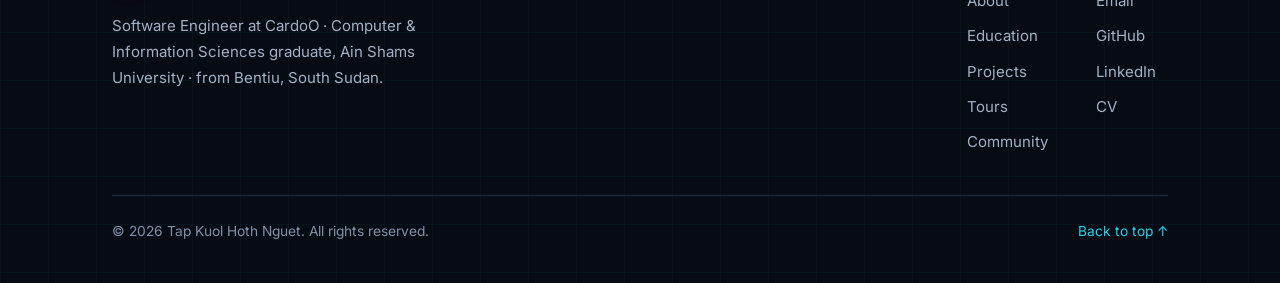
==== commit f28253a0: "Editorial portrait frame without labels" ====
--- a/index.html
+++ b/index.html
@@ -19,7 +19,7 @@
 <link rel="preconnect" href="https://fonts.gstatic.com" crossorigin>
 <link rel="stylesheet" href="https://fonts.googleapis.com/css2?family=Space+Grotesk:wght@600;700&family=JetBrains+Mono:wght@400;500;700&family=Inter:wght@400;500;600;700&display=swap">
 <link rel="stylesheet" href="css/style.css?v=5">
-<link rel="stylesheet" href="css/theme.css?v=9">
+<link rel="stylesheet" href="css/theme.css?v=10">
 <script>(function(){var t;try{t=localStorage.getItem('theme')}catch(e){}document.documentElement.setAttribute('data-theme',t==='light'?'light':'dark')})()</script>
 <script src="js/main.js?v=5" defer></script>
 <script src="js/demos.js?v=5" defer></script>
@@ -89,10 +89,7 @@
       <div class="reveal">
         <!-- Profile photo: images/portrait-executive.jpg (4:5) -->
         <div class="tech-portrait">
-          <img src="images/portrait-executive.jpg" width="800" height="1000" alt="Black-and-white portrait of Tap Kuol Hoth Nguet in a dark suit, seated in a leather chair in front of bookshelves"><i class="scan" aria-hidden="true"></i><i class="hud" aria-hidden="true"></i>
-          <ul class="chips" aria-label="Main technologies">
-            <li>Odoo</li><li>Python</li><li>n8n</li><li>AI</li>
-          </ul>
+          <img src="images/portrait-executive.jpg" width="800" height="1000" alt="Black-and-white portrait of Tap Kuol Hoth Nguet in a dark suit, seated in a leather chair in front of bookshelves"><span class="frame-tag" aria-hidden="true">SOFTWARE ENGINEER</span>
         </div>
         <div class="hero-socials">
           <a href="https://github.com/Tap-Kuol"><svg viewBox="0 0 24 24" fill="none" stroke="currentColor" stroke-width="2" stroke-linecap="round" stroke-linejoin="round" aria-hidden="true"><path d="M15 22v-4a4.8 4.8 0 0 0-1-3.5c3 0 6-2 6-5.5.08-1.25-.27-2.48-1-3.5.28-1.15.28-2.35 0-3.5 0 0-1 0-3 1.5-2.64-.5-5.36-.5-8 0C6 2 5 2 5 2c-.3 1.15-.3 2.35 0 3.5A5.4 5.4 0 0 0 4 9c0 3.5 3 5.5 6 5.5-.39.49-.68 1.05-.85 1.65-.17.6-.22 1.23-.15 1.85v4"/><path d="M9 18c-4.51 2-5-2-7-2"/></svg>GitHub</a>
--- a/css/theme.css
+++ b/css/theme.css
@@ -324,4 +324,14 @@
   mask-image: linear-gradient(90deg, transparent, #000 15%, #000 85%, transparent), linear-gradient(transparent, #000 30%, #000 70%, transparent); mask-composite: intersect; }
 .binary-band canvas[data-binary] { z-index: 0; }
 .binary-band + .site-footer { border-top: 0; }
-@media (max-width: 640px) { .binary-band { height: 64px; } }+@media (max-width: 640px) { .binary-band { height: 64px; } }
+/* Portrait frame: editorial offset (Option B). A red outline sits behind the photo, offset down and right. */
+.tech-portrait::before { inset: 0; transform: translate(18px, 18px); background: none; border: 2px solid #760f13; border-radius: 6px; z-index: -1; }
+.tech-portrait::after { display: none; }
+.tech-portrait img { position: relative; border: 0; border-radius: 6px; box-shadow: 0 30px 60px -25px rgba(0, 0, 0, .85); }
+:root[data-theme="light"] .tech-portrait img { box-shadow: 0 26px 50px -24px rgba(10, 19, 36, .45); }
+.frame-tag { position: absolute; z-index: 2; left: -14px; bottom: 26px; padding: .45rem .7rem; background: #760f13; color: #fff; font: 700 .72rem var(--font-mono); letter-spacing: .08em; box-shadow: 0 10px 24px -10px rgba(0, 0, 0, .6); }
+@media (max-width: 640px) {
+  .tech-portrait::before { transform: translate(12px, 12px); }
+  .frame-tag { left: -8px; bottom: 18px; font-size: .64rem; }
+}
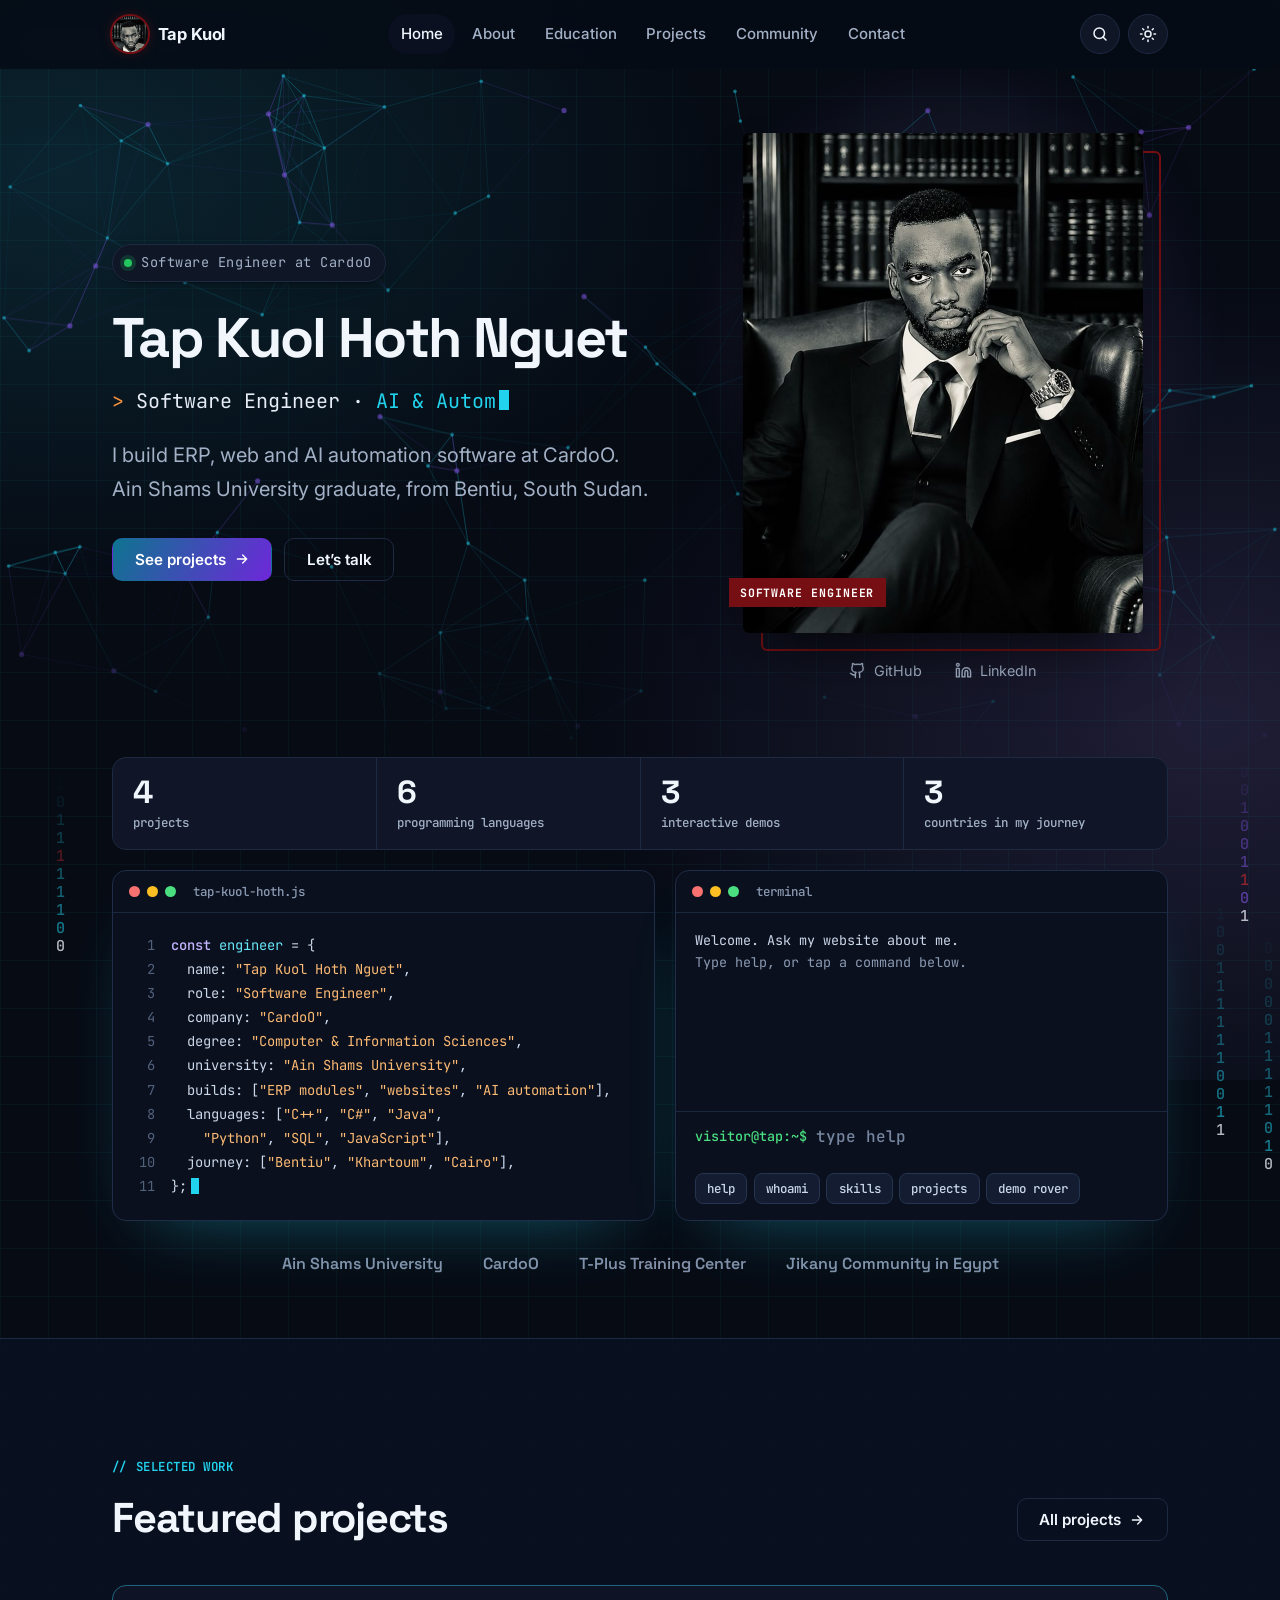
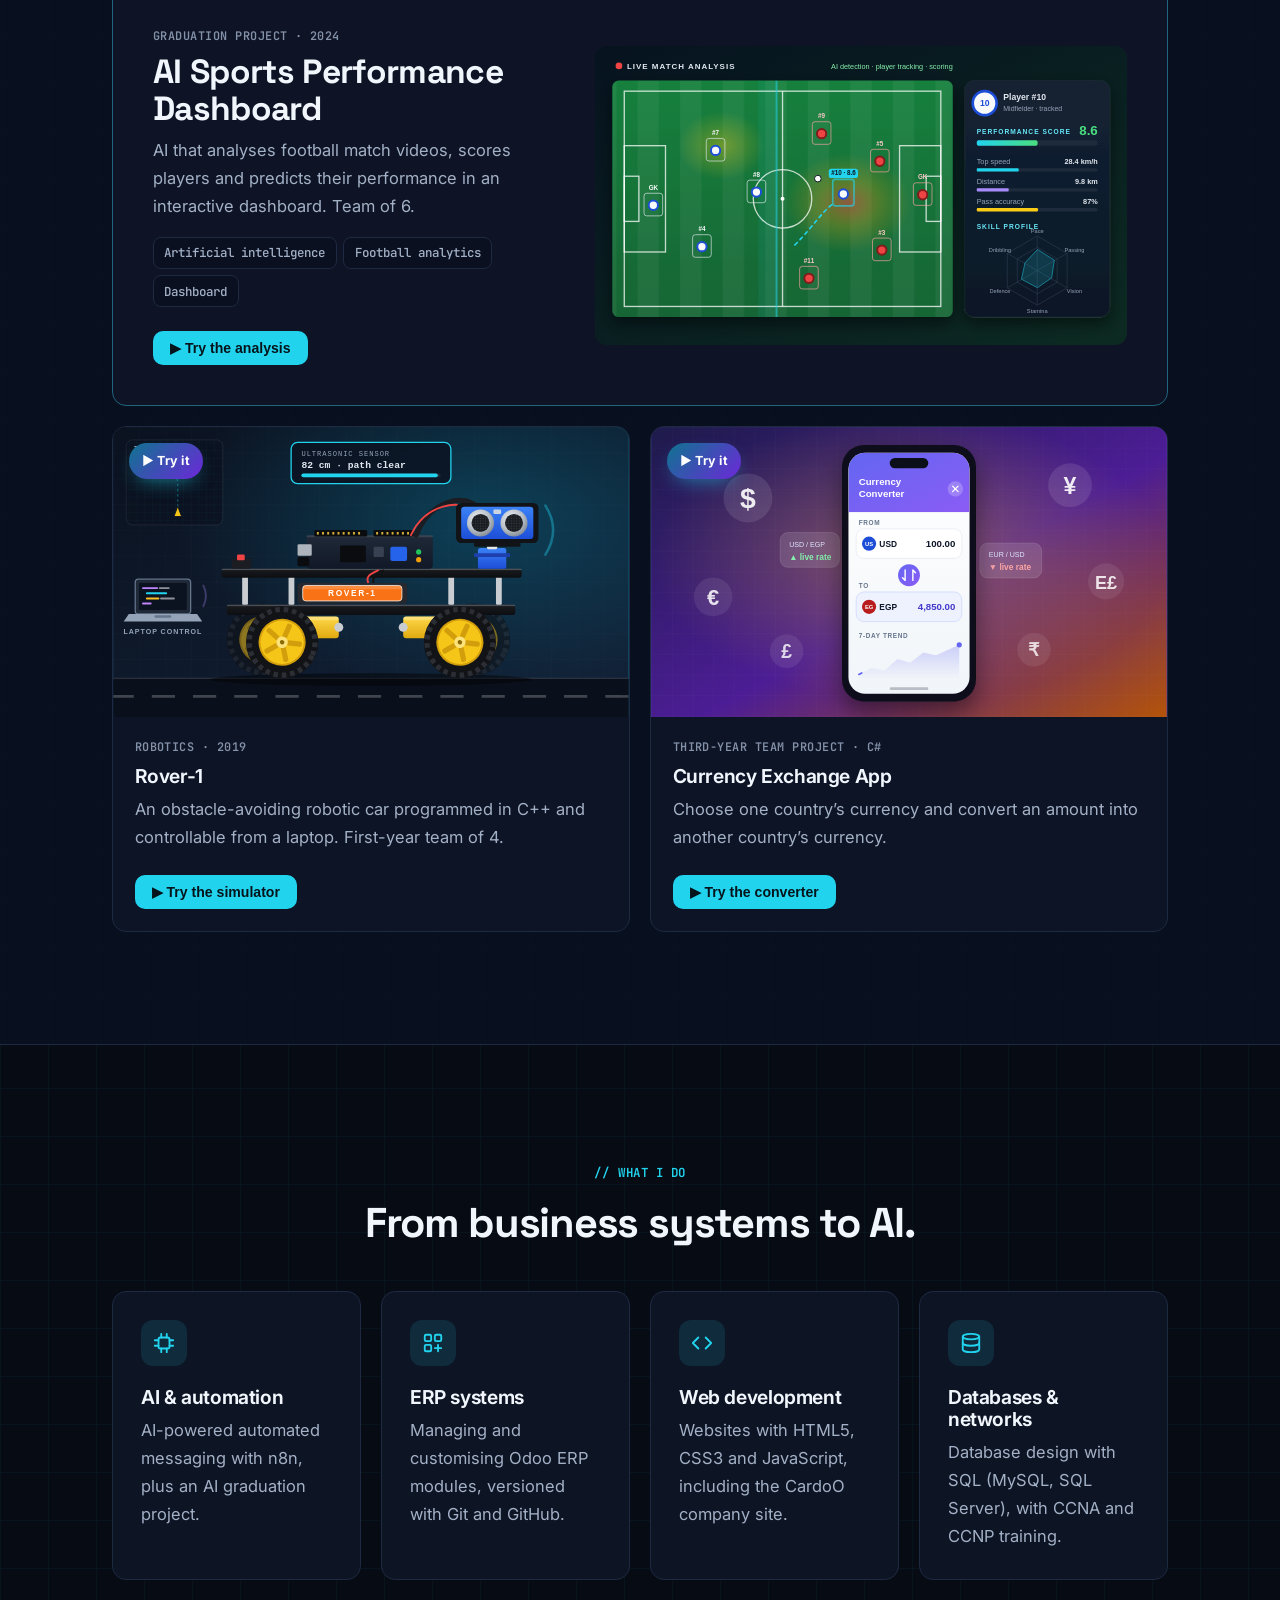
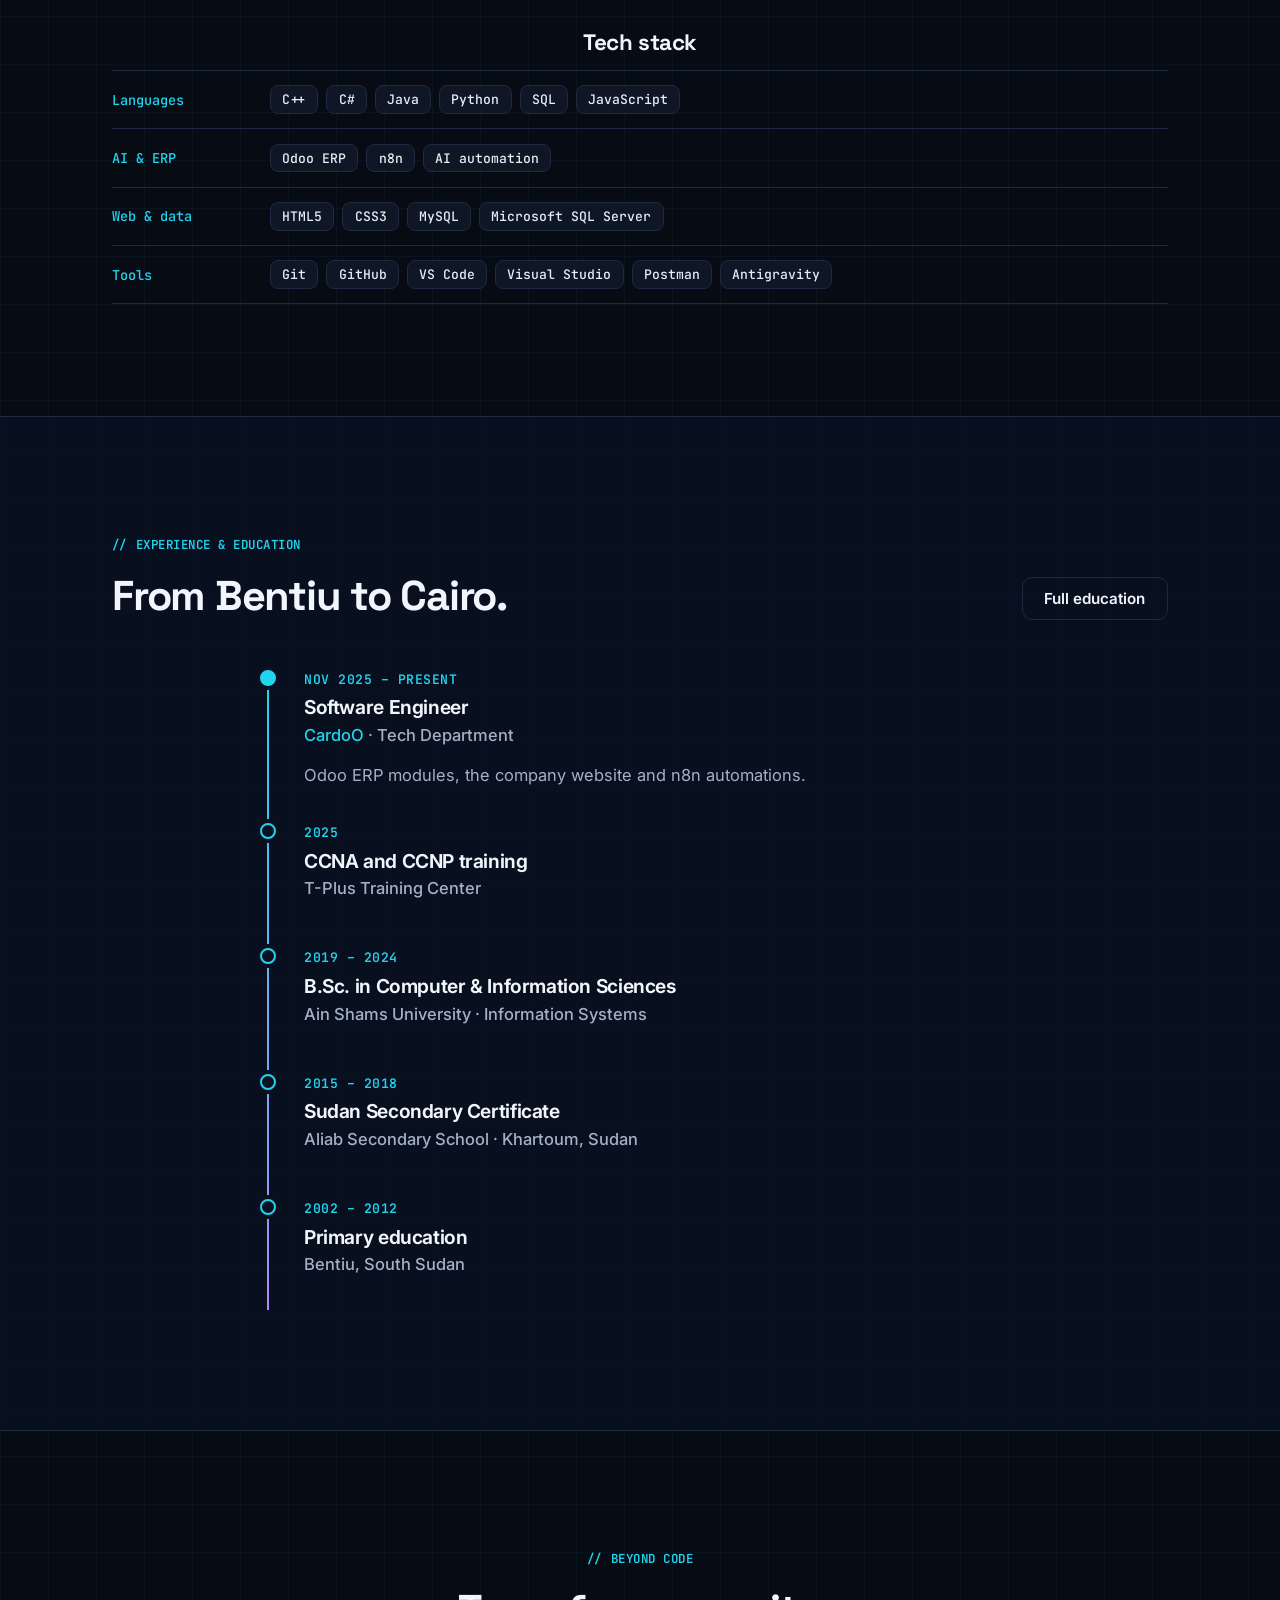
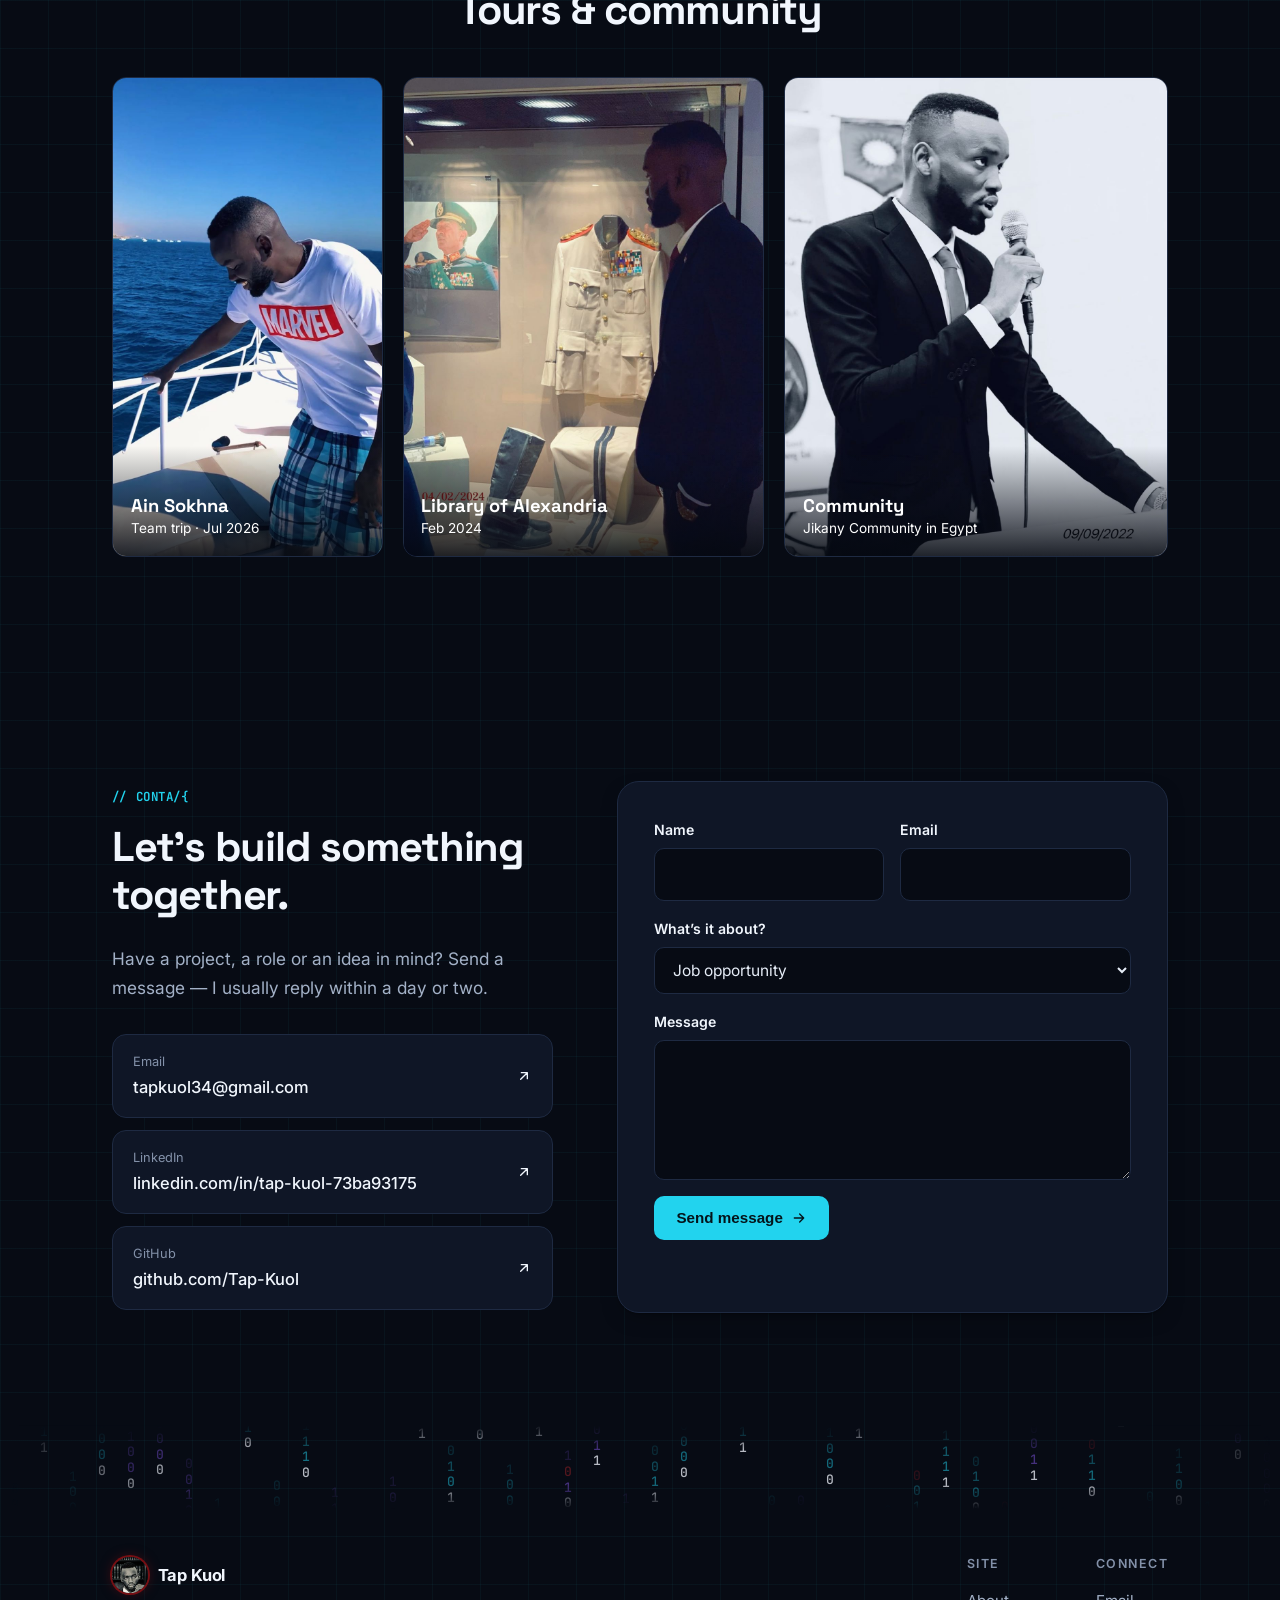
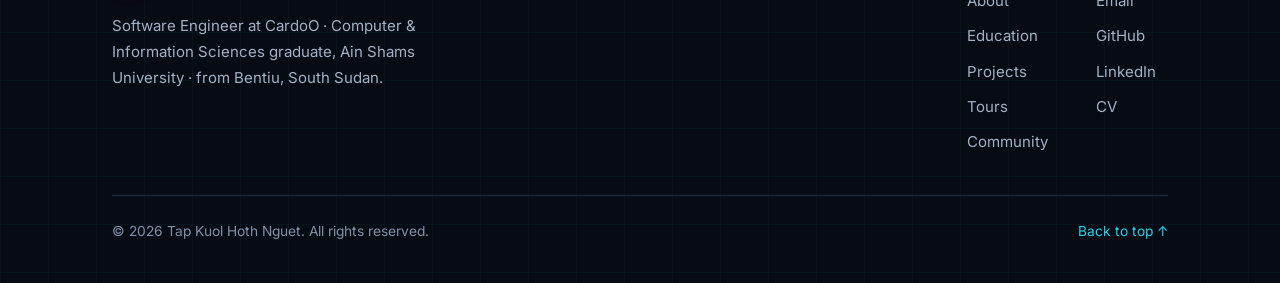
==== commit 9de9cd82: "New hero button text" ====
--- a/index.html
+++ b/index.html
@@ -80,10 +80,10 @@
         <p class="hero-role"><span class="prompt" aria-hidden="true">&gt;</span> Software Engineer <span class="sep" aria-hidden="true">·</span> <span class="sr-only">AI &amp; Automation</span><em aria-hidden="true" data-rotate="AI &amp; Automation|Odoo ERP|Web Development">AI &amp; Automation</em></p>
         <p class="lead">I build ERP, web and AI automation software at CardoO. Ain Shams University graduate, from Bentiu, South Sudan.</p>
         <div class="hero-actions">
-          <a class="btn btn-primary" href="#work">View my work
+          <a class="btn btn-primary" href="#work">See projects
             <svg viewBox="0 0 24 24" fill="none" stroke="currentColor" stroke-width="2" stroke-linecap="round" stroke-linejoin="round" aria-hidden="true"><path d="M5 12h14M13 6l6 6-6 6"/></svg>
           </a>
-          <a class="btn btn-ghost" href="#contact">Get in touch</a>
+          <a class="btn btn-ghost" href="#contact">Let’s talk</a>
         </div>
       </div>
       <div class="reveal">
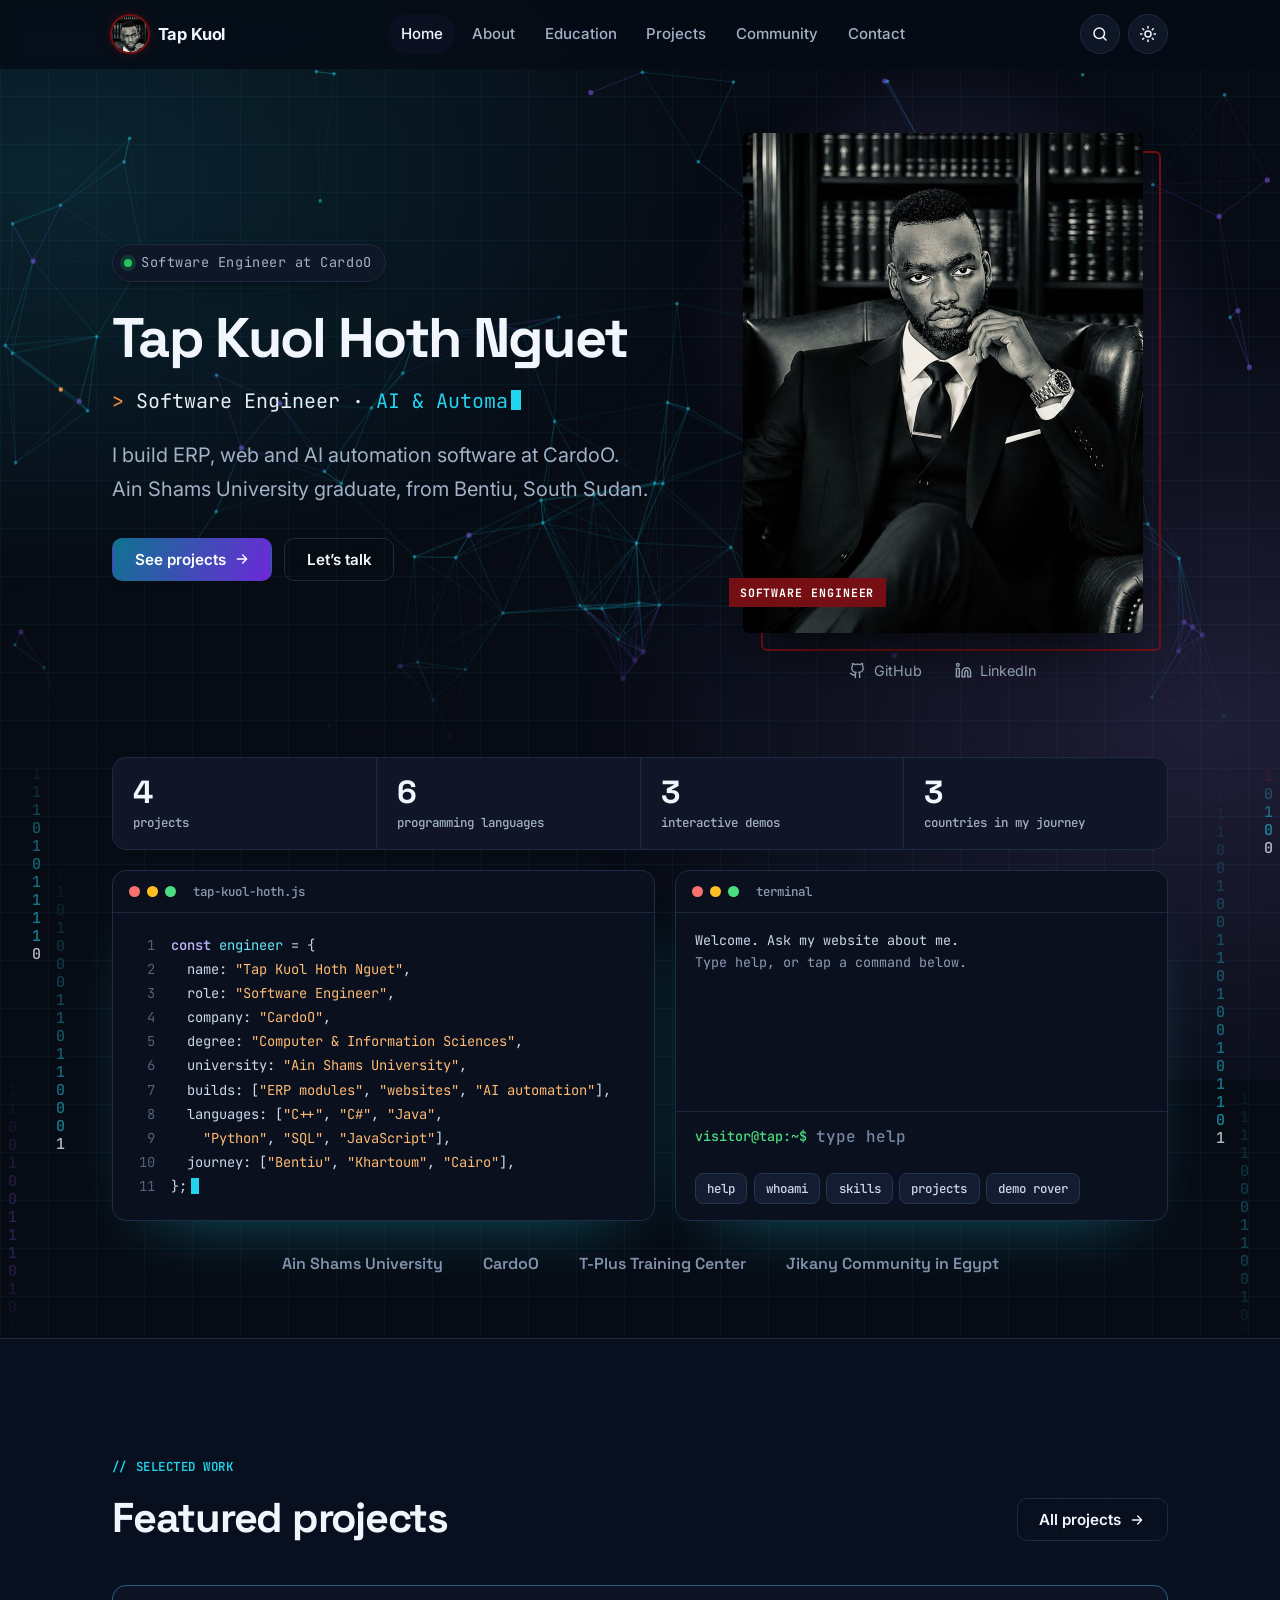
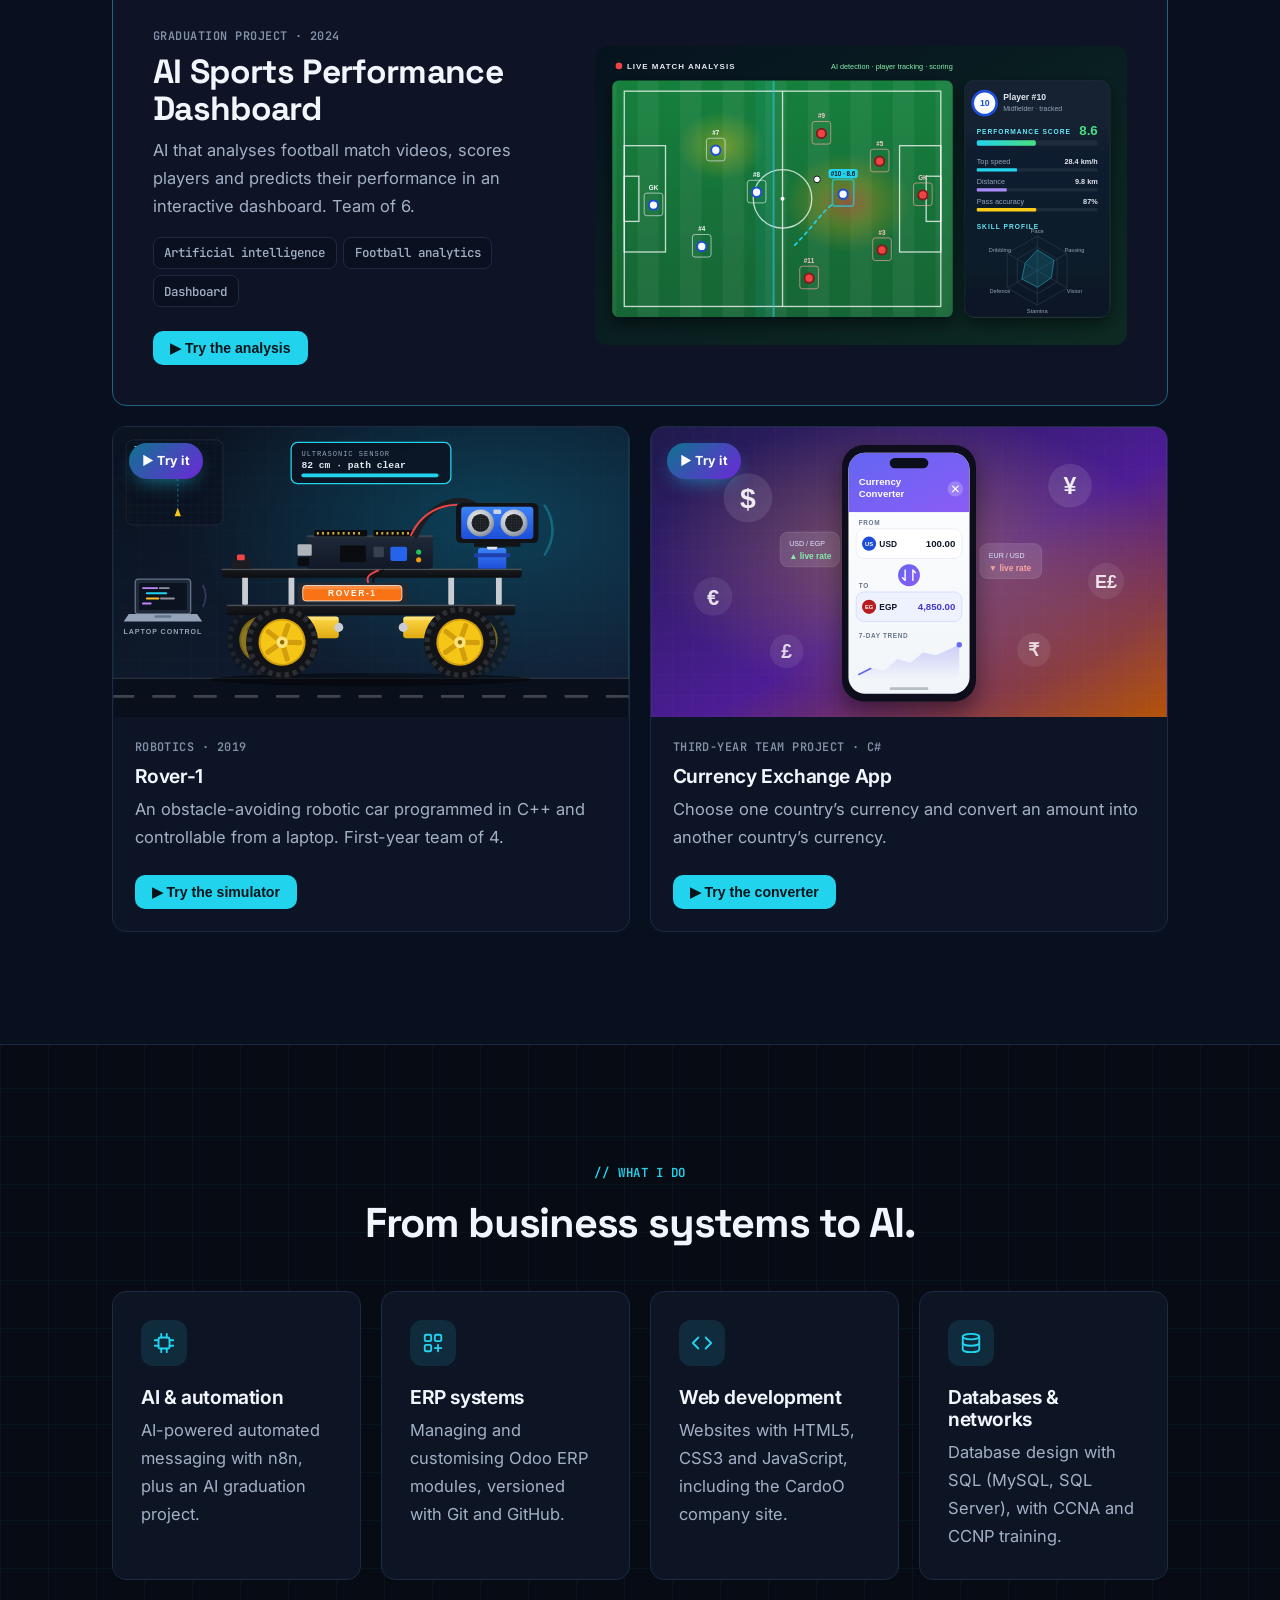
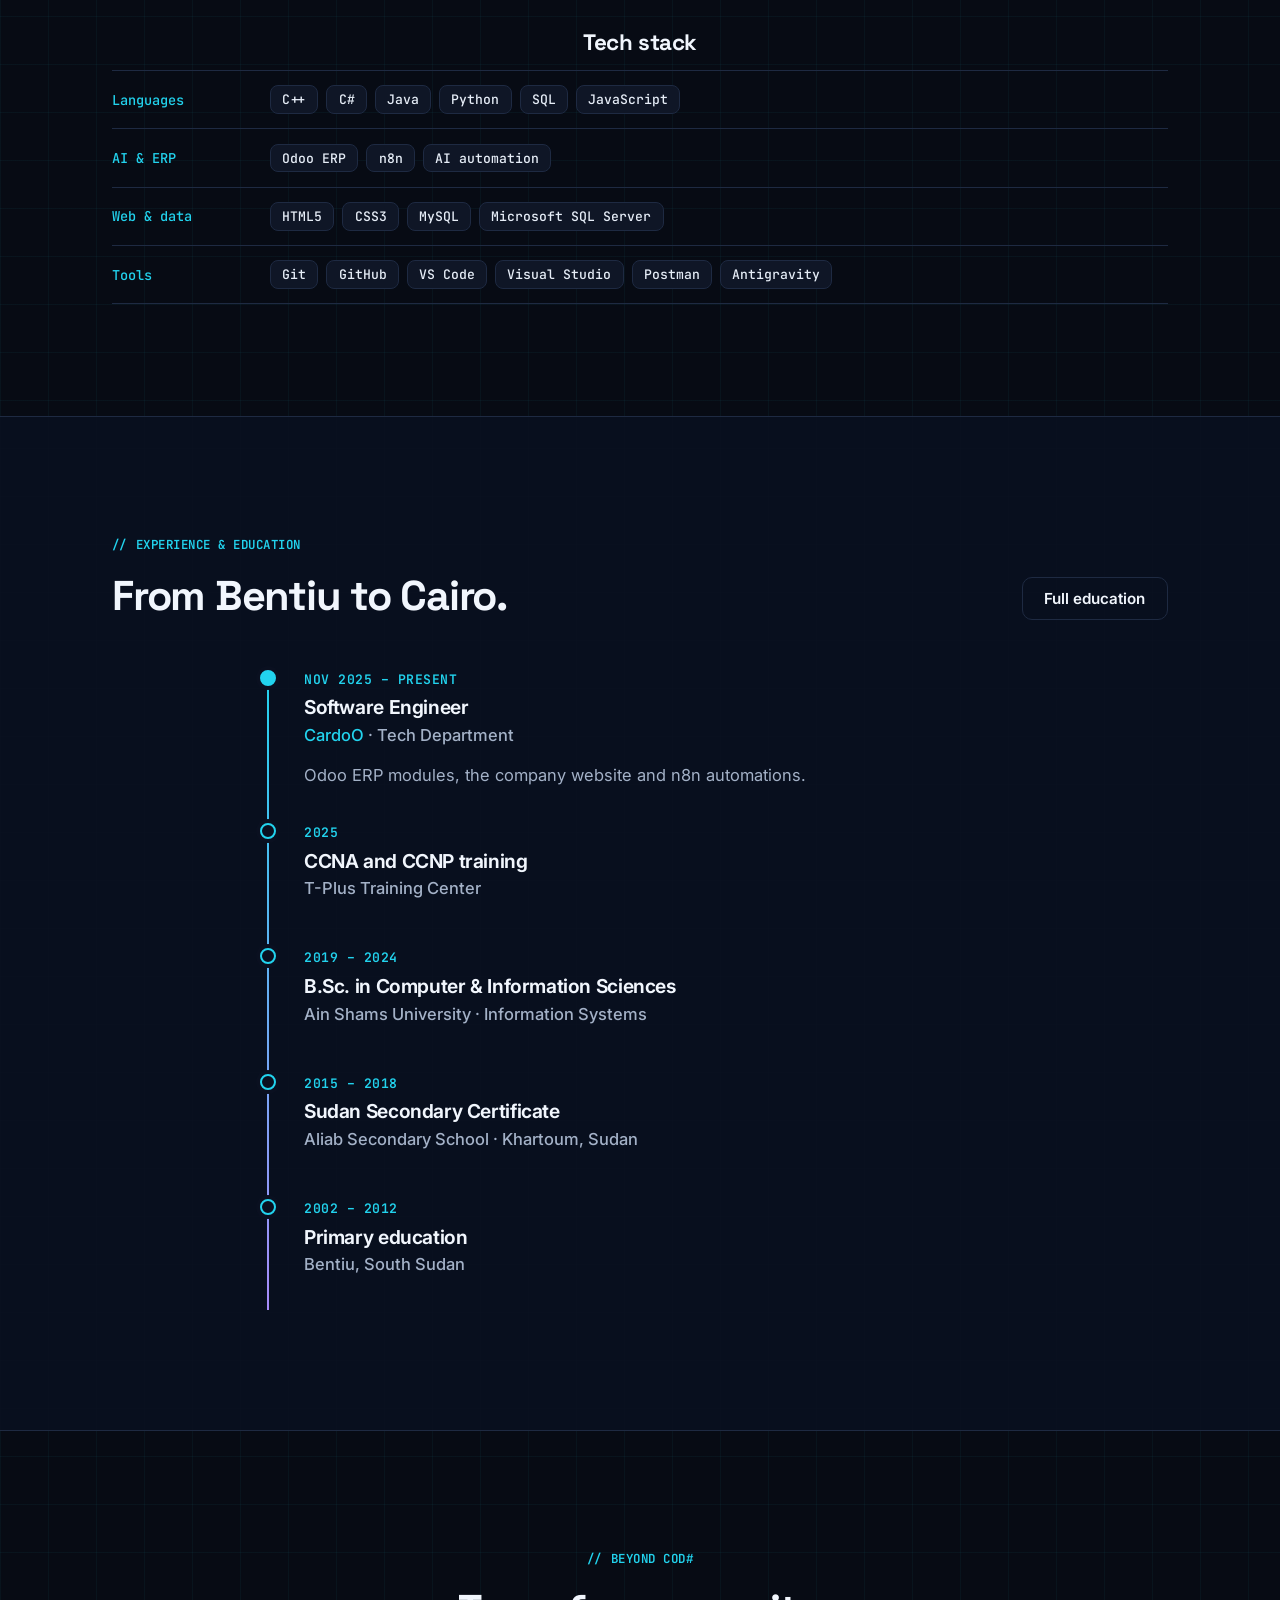
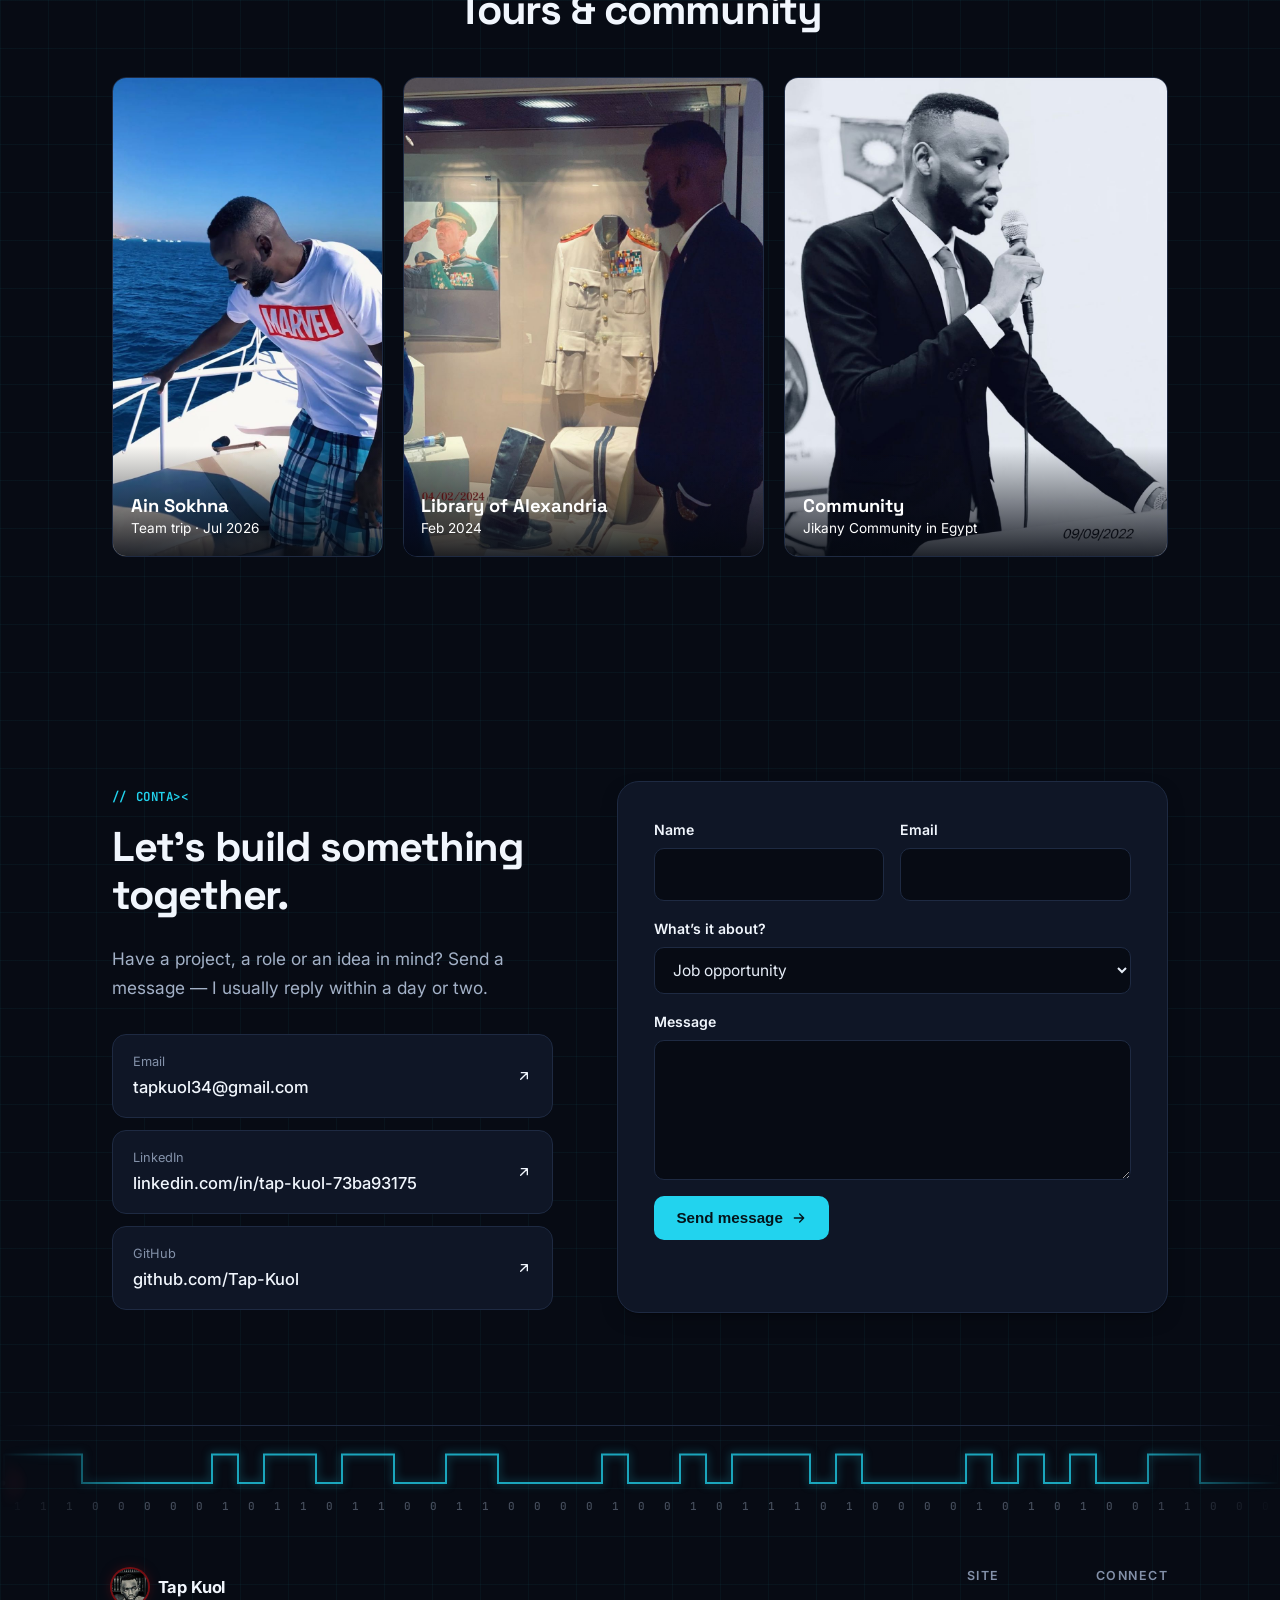
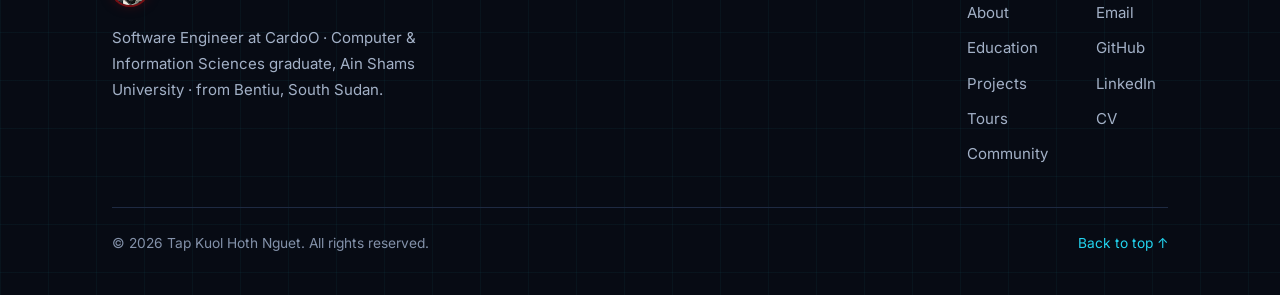
==== commit e76fc192: "Let's talk buttons, digital signal footer, Projects background" ====
--- a/index.html
+++ b/index.html
@@ -19,13 +19,13 @@
 <link rel="preconnect" href="https://fonts.gstatic.com" crossorigin>
 <link rel="stylesheet" href="https://fonts.googleapis.com/css2?family=Space+Grotesk:wght@600;700&family=JetBrains+Mono:wght@400;500;700&family=Inter:wght@400;500;600;700&display=swap">
 <link rel="stylesheet" href="css/style.css?v=5">
-<link rel="stylesheet" href="css/theme.css?v=10">
+<link rel="stylesheet" href="css/theme.css?v=15">
 <script>(function(){var t;try{t=localStorage.getItem('theme')}catch(e){}document.documentElement.setAttribute('data-theme',t==='light'?'light':'dark')})()</script>
 <script src="js/main.js?v=5" defer></script>
 <script src="js/demos.js?v=5" defer></script>
-<script src="js/theme.js?v=5" defer></script>
+<script src="js/theme.js?v=8" defer></script>
 <script src="js/tech.js?v=7" defer></script>
-<script src="js/binary.js?v=4" defer></script>
+<script src="js/binary.js?v=5" defer></script>
 <script type="application/ld+json">
 {
   "@context": "https://schema.org",
--- a/css/theme.css
+++ b/css/theme.css
@@ -319,12 +319,11 @@
 .code-section { position: relative; isolation: isolate; }
 .code-section canvas[data-binary] { -webkit-mask-image: linear-gradient(transparent, #000 12%, #000 80%, transparent); mask-image: linear-gradient(transparent, #000 12%, #000 80%, transparent); }
 .binary-full { position: fixed !important; } /* the centre fade is drawn in js/binary.js */
-.binary-band { position: relative; height: 84px; overflow: hidden; isolation: isolate; border-top: 1px solid var(--border);
-  -webkit-mask-image: linear-gradient(90deg, transparent, #000 15%, #000 85%, transparent), linear-gradient(transparent, #000 30%, #000 70%, transparent); -webkit-mask-composite: source-in;
-  mask-image: linear-gradient(90deg, transparent, #000 15%, #000 85%, transparent), linear-gradient(transparent, #000 30%, #000 70%, transparent); mask-composite: intersect; }
+.binary-band { position: relative; height: 96px; overflow: hidden; isolation: isolate; border-top: 1px solid var(--border);
+  -webkit-mask-image: linear-gradient(90deg, transparent, #000 12%, #000 88%, transparent); mask-image: linear-gradient(90deg, transparent, #000 12%, #000 88%, transparent); }
 .binary-band canvas[data-binary] { z-index: 0; }
 .binary-band + .site-footer { border-top: 0; }
-@media (max-width: 640px) { .binary-band { height: 64px; } }
+@media (max-width: 640px) { .binary-band { height: 76px; } }
 /* Portrait frame: editorial offset (Option B). A red outline sits behind the photo, offset down and right. */
 .tech-portrait::before { inset: 0; transform: translate(18px, 18px); background: none; border: 2px solid #760f13; border-radius: 6px; z-index: -1; }
 .tech-portrait::after { display: none; }
@@ -335,3 +334,6 @@
   .tech-portrait::before { transform: translate(12px, 12px); }
   .frame-tag { left: -8px; bottom: 18px; font-size: .64rem; }
 }
+
+/* Projects: memory bank on the left, processor core on the right, both clear of the centred title */
+@media (min-width: 961px) { .page-header .neural[data-neural="chip"] { -webkit-mask-image: linear-gradient(90deg, #000 20%, transparent 33%, transparent 64%, #000 74%); mask-image: linear-gradient(90deg, #000 20%, transparent 33%, transparent 64%, #000 74%); } }
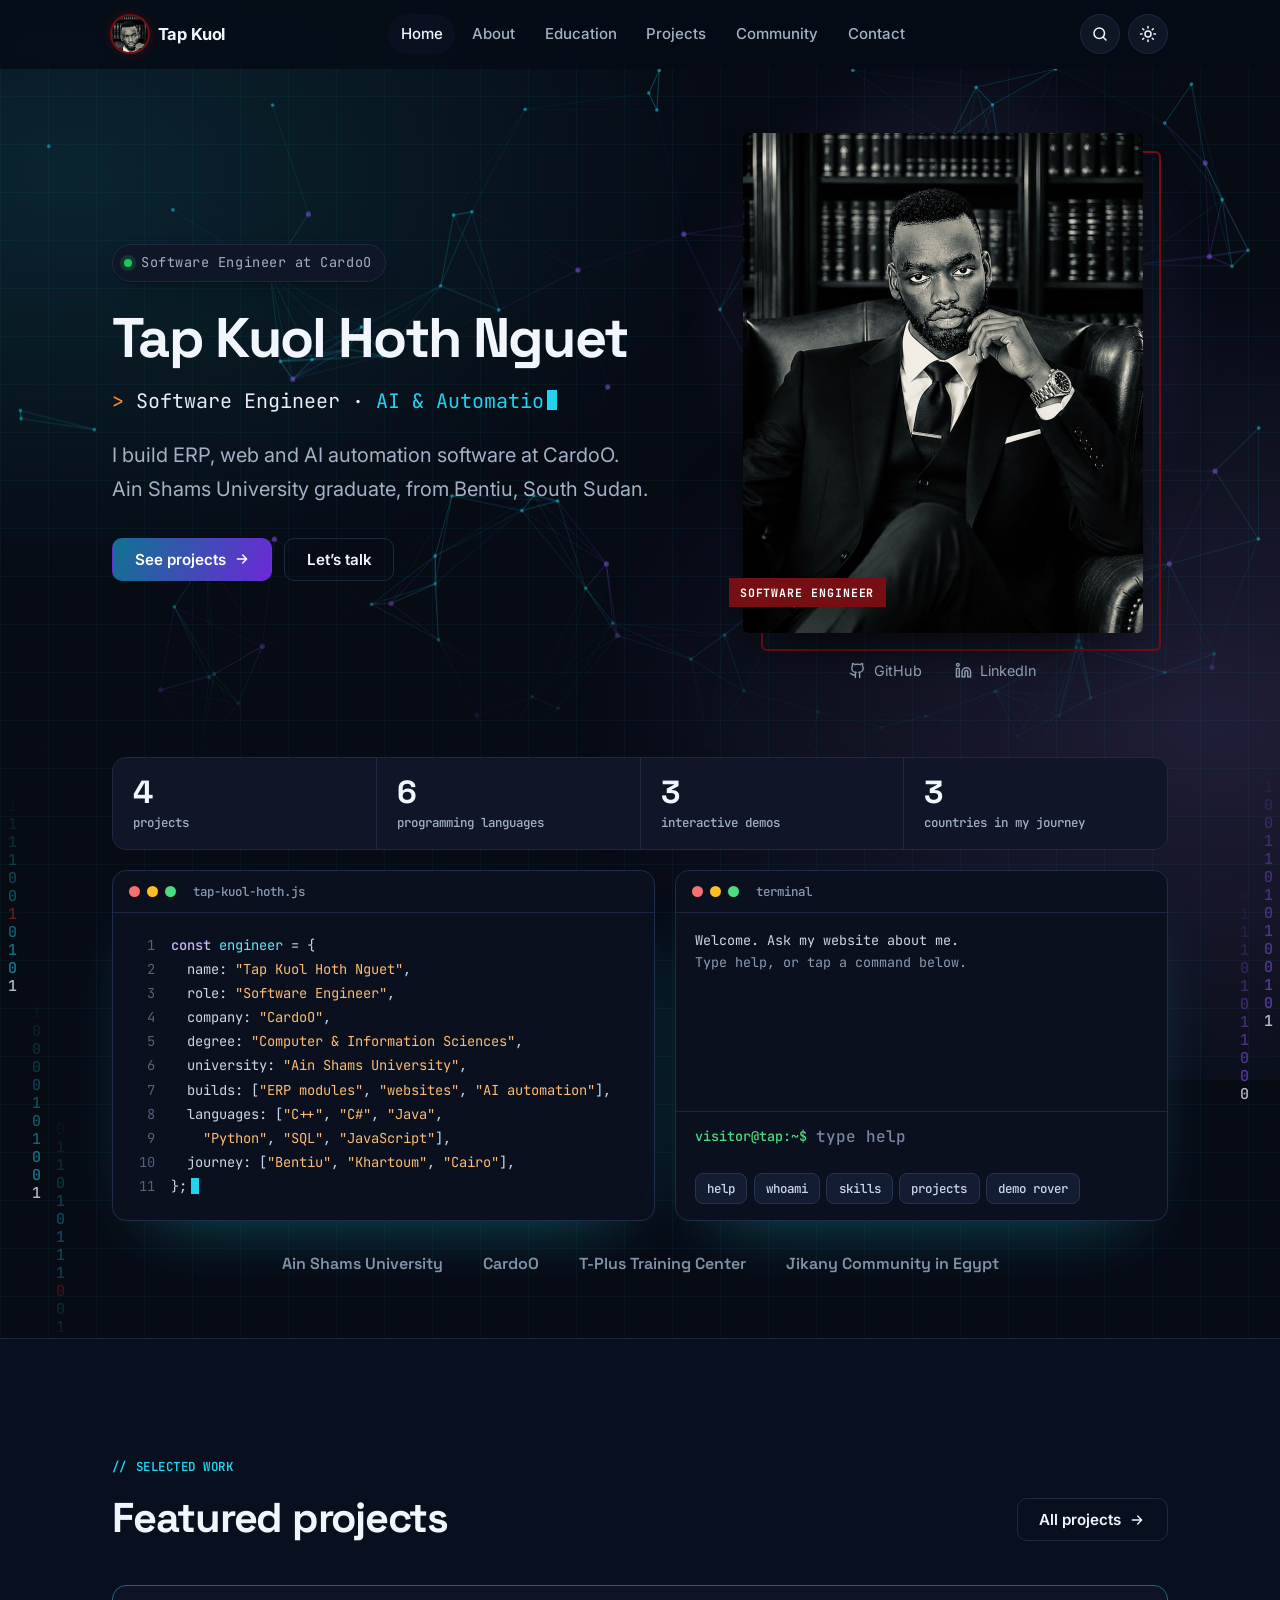
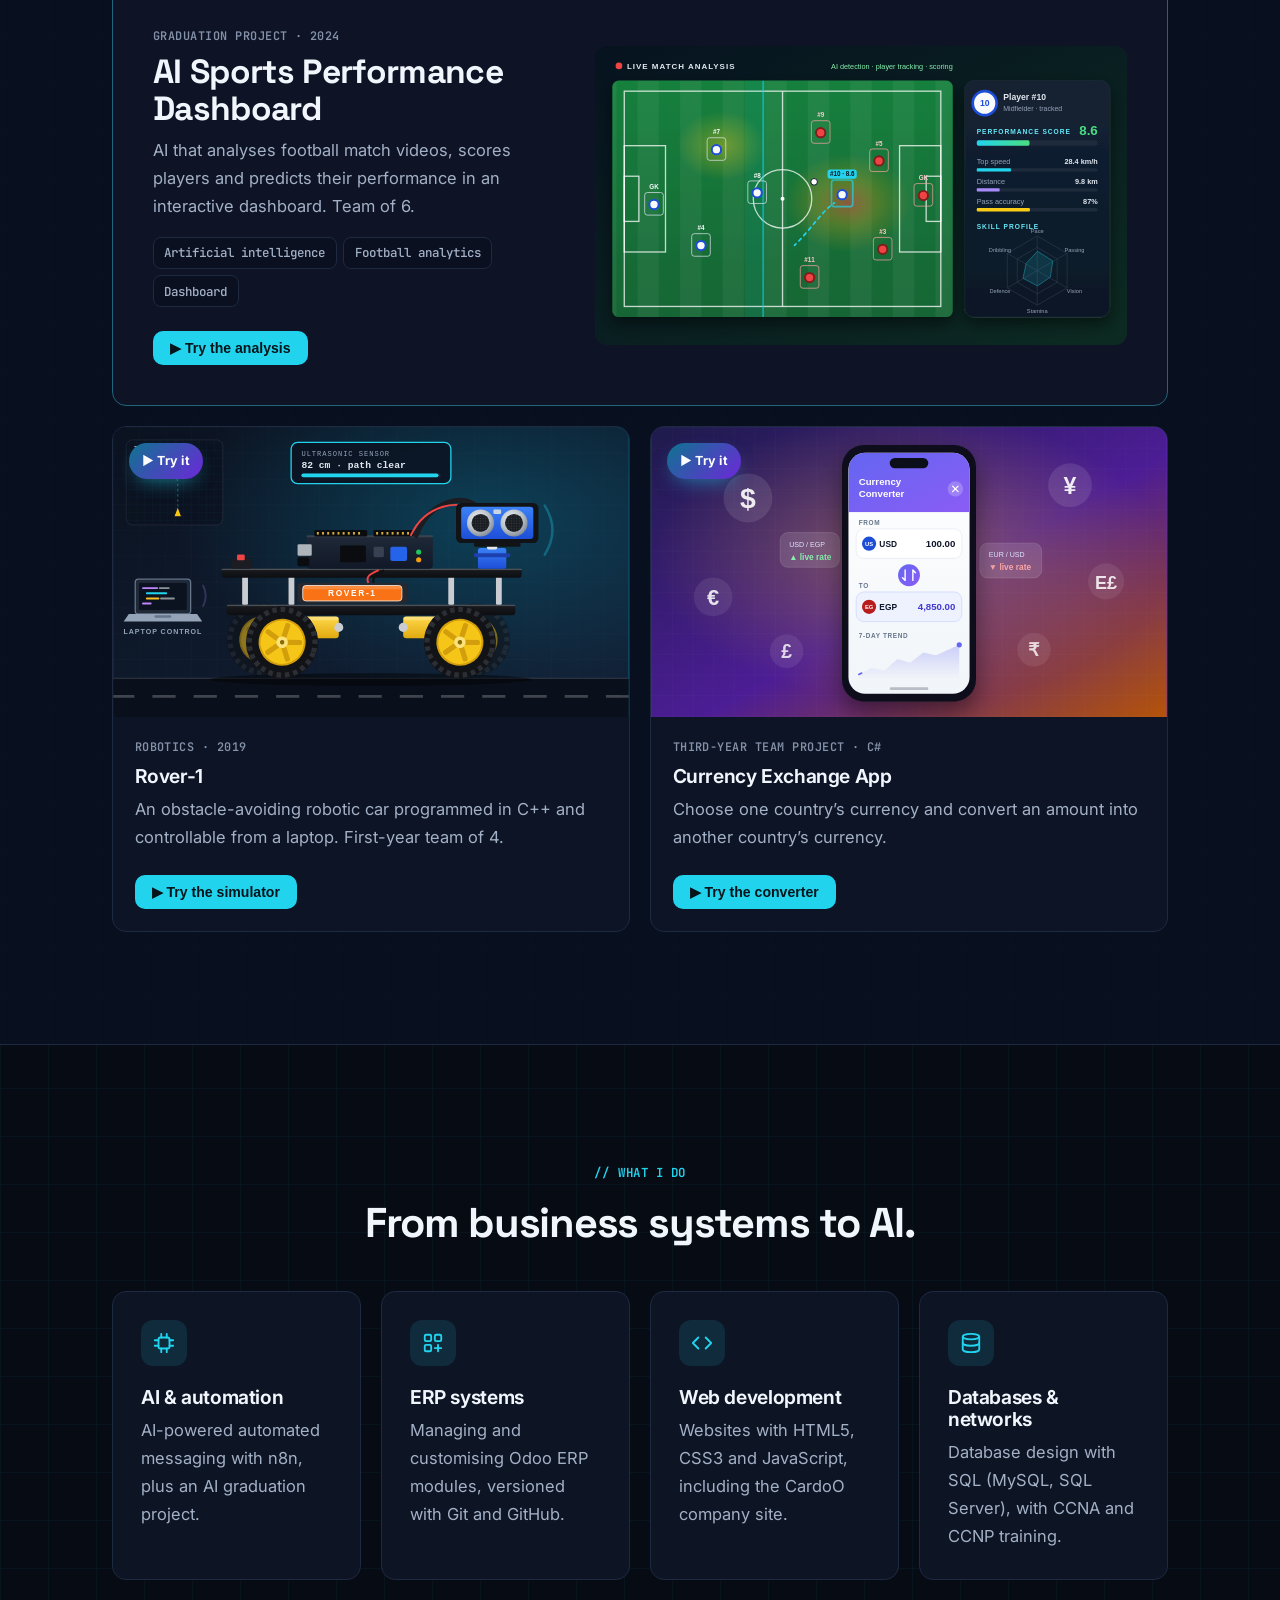
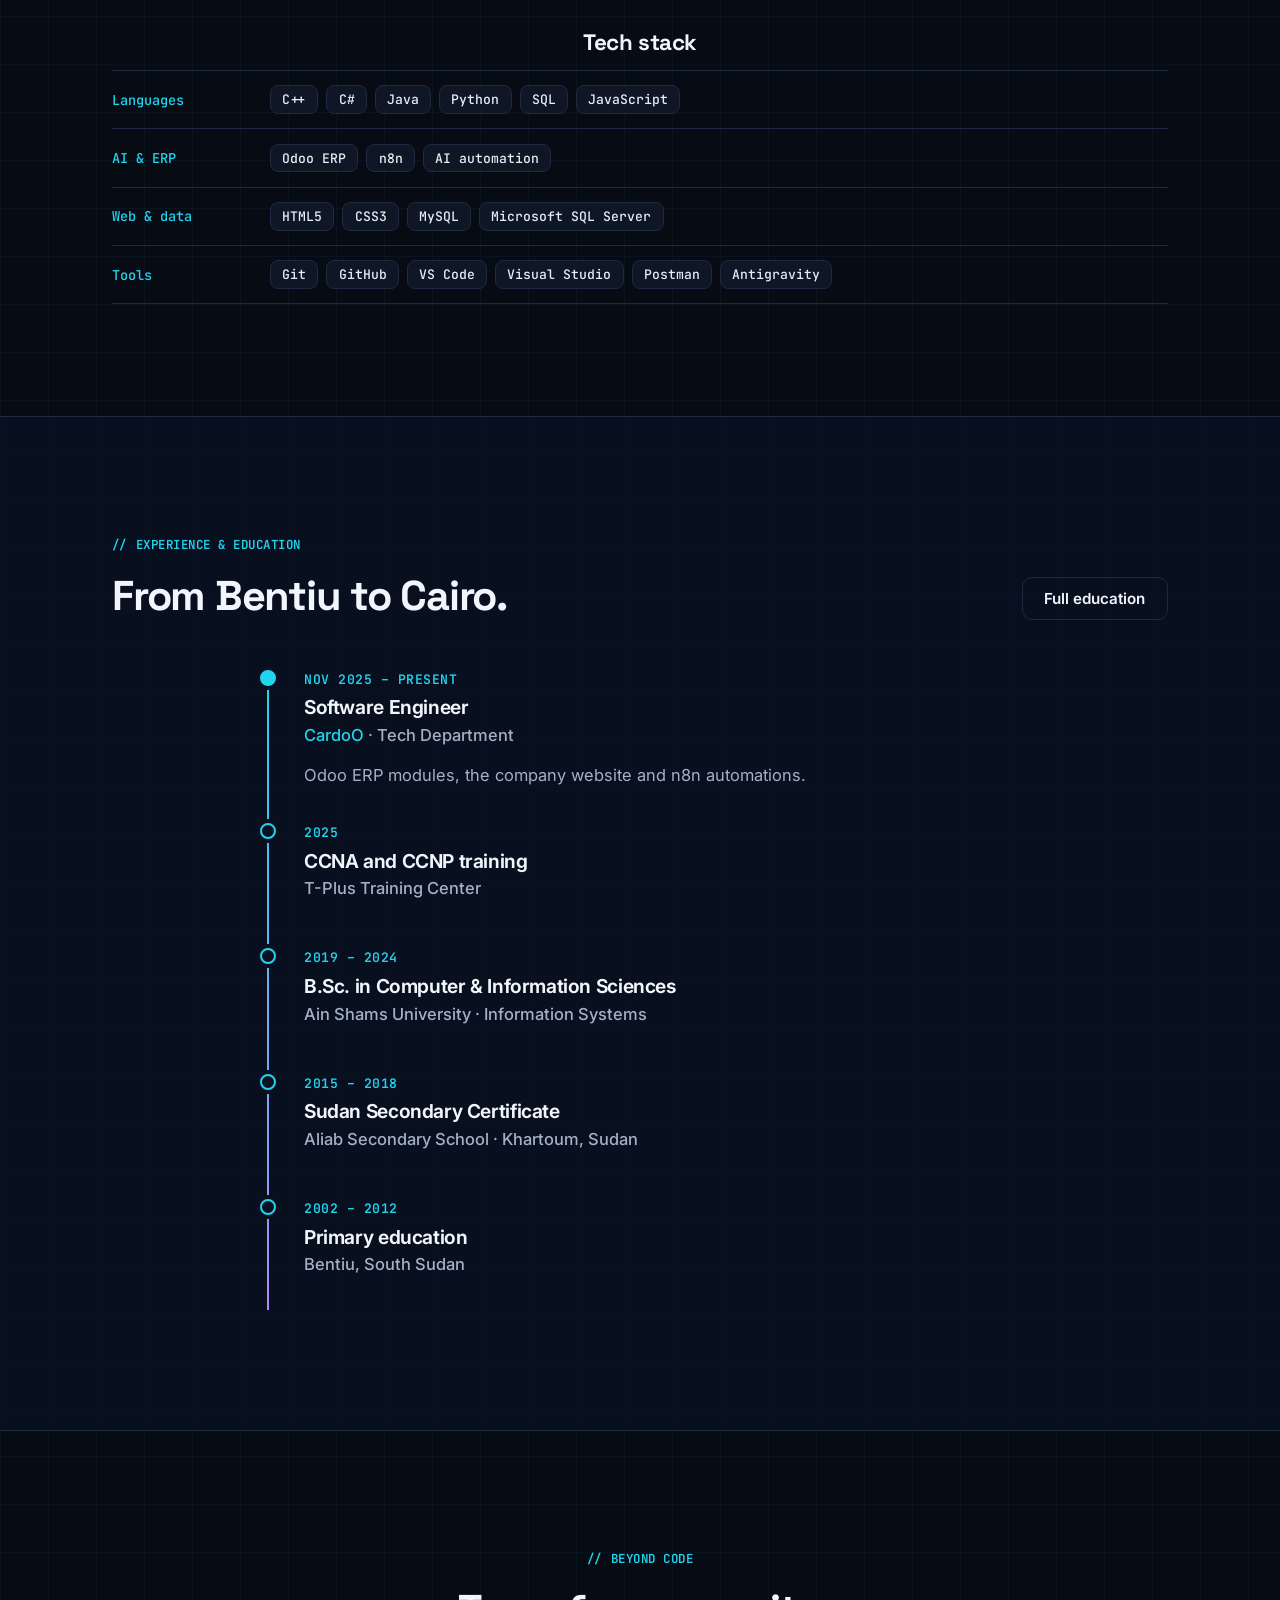
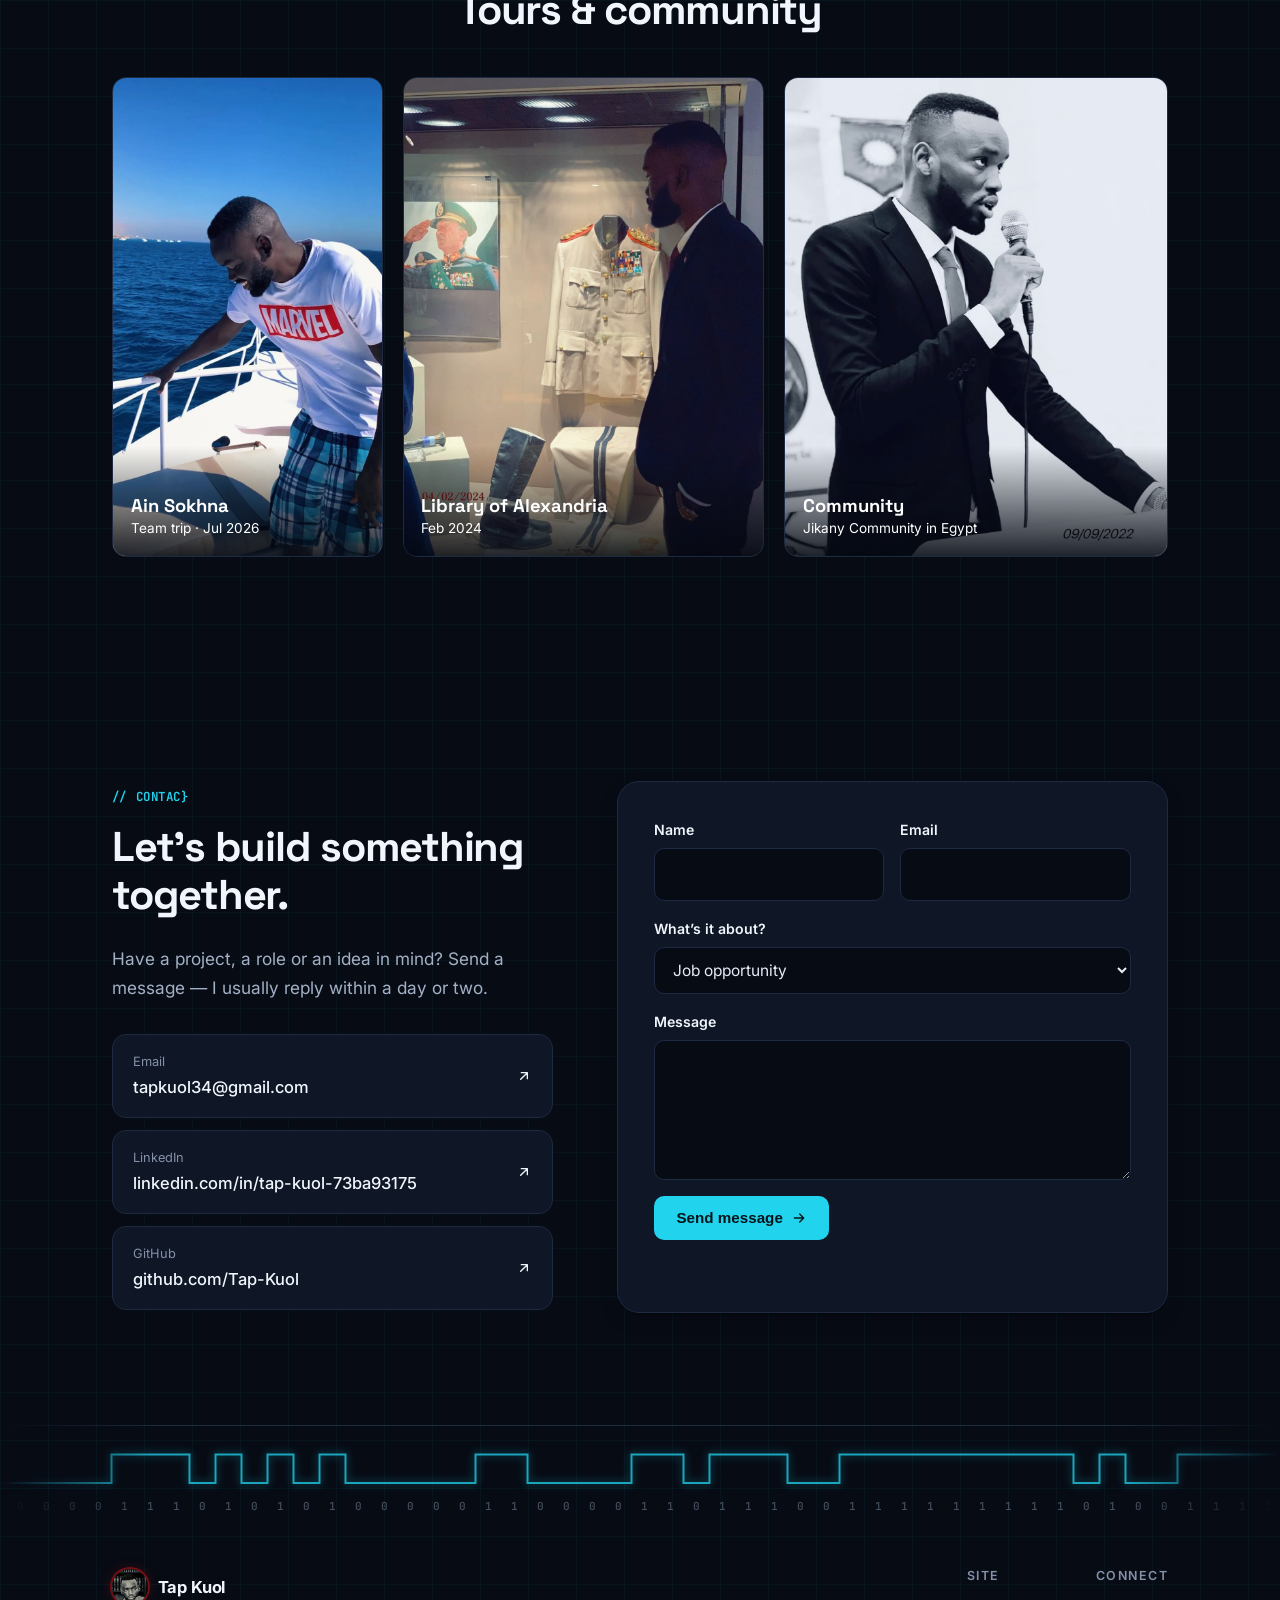
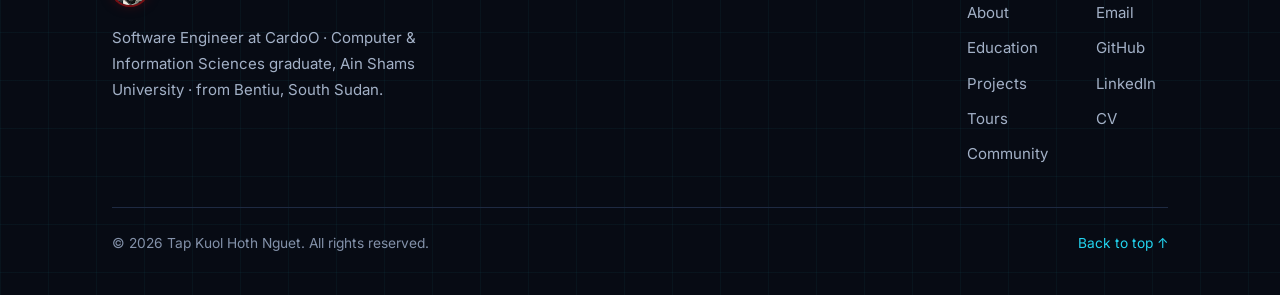
==== commit 947e0534: "Update script version" ====
--- a/index.html
+++ b/index.html
@@ -23,7 +23,7 @@
 <script>(function(){var t;try{t=localStorage.getItem('theme')}catch(e){}document.documentElement.setAttribute('data-theme',t==='light'?'light':'dark')})()</script>
 <script src="js/main.js?v=5" defer></script>
 <script src="js/demos.js?v=5" defer></script>
-<script src="js/theme.js?v=8" defer></script>
+<script src="js/theme.js?v=11" defer></script>
 <script src="js/tech.js?v=7" defer></script>
 <script src="js/binary.js?v=5" defer></script>
 <script type="application/ld+json">
